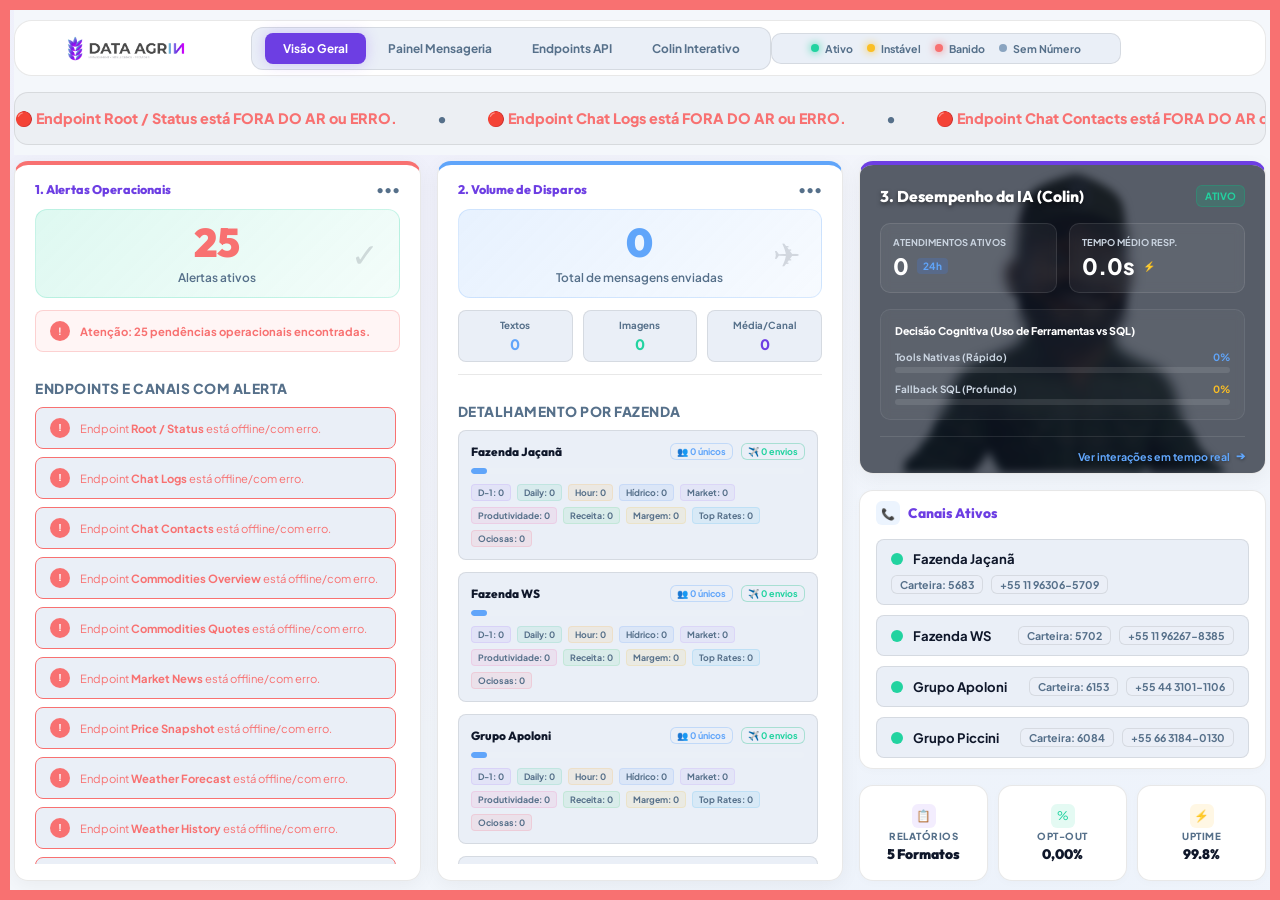
==== index.html @ 5af12885 "feat: add refresh button on dashboard and implement localStorage caching for instant loading" ====
<!DOCTYPE html>
<html lang="pt-BR">
<head>
<meta charset="UTF-8"><meta name="viewport" content="width=device-width, initial-scale=1.0">
<title>Painel DataAgrin</title>
<link rel="stylesheet" href="style.css?v=4">
<style>
.custom-tooltip { position: relative; cursor: help; }
.custom-tooltip .tooltip-text {
  visibility: hidden; background-color: var(--panel); color: var(--text); text-align: left;
  border-radius: 8px; padding: 12px; position: absolute; z-index: 1000; bottom: 120%;
  left: 50%; transform: translateX(-50%); opacity: 0; transition: opacity 0.3s;
  border: 1px solid var(--border); box-shadow: 0 10px 25px rgba(0,0,0,0.5); font-size: 0.85rem;
  font-weight: 500; white-space: nowrap; line-height: 1.5; display: flex; flex-direction: column; gap: 6px;
}
.custom-tooltip:hover .tooltip-text { visibility: visible; opacity: 1; }

body.critical-error::after {
  content: '';
  position: fixed;
  top: 0; left: 0; right: 0; bottom: 0;
  border: 10px solid var(--red, #ef4444);
  pointer-events: none;
  z-index: 999999;
  animation: critical-pulse 2s infinite;
}

@keyframes critical-pulse {
  0% { border-color: rgba(239, 68, 68, 1); }
  50% { border-color: rgba(239, 68, 68, 0.3); }
  100% { border-color: rgba(239, 68, 68, 1); }
}
@keyframes spin {
  from { transform: rotate(0deg); }
  to { transform: rotate(360deg); }
}
.spinning {
  animation: spin 1s linear infinite;
}
</style>
</head>
<body class="light">
<div class="wrap">

  <div class="sticky-header">
    <header class="topbar">
      <div class="brand">
        <img class="logo-horiz logo-dark-mode" src="images/logo-horizontal-invert.png" alt="Data Agrin">
        <img class="logo-horiz logo-light-mode" src="images/logo-horizontal.png" alt="Data Agrin">
      </div>
      <nav class="tabs">
        <button class="tab active" onclick="switchTab('overview')">Visão Geral</button>
        <button class="tab" onclick="switchTab('dashboard')">Painel Mensageria</button>
        <button class="tab" onclick="switchTab('api')">Endpoints API</button>
        <button class="tab" onclick="switchTab('colin')">Colin Interativo</button>
      </nav>
      <div class="status-legend">
        <div class="leg-item"><span class="status-dot green"></span> Ativo</div>
        <div class="leg-item"><span class="status-dot yellow"></span> Instável</div>
        <div class="leg-item"><span class="status-dot red"></span> Banido</div>
        <div class="leg-item"><span class="status-dot none"></span> Sem Número</div>
      </div>
      <div class="topbar-actions" style="display: flex; align-items: center; gap: 12px;">
        <button class="theme-btn" id="btn-test-api" onclick="forceCheckEndpoints()" style="display: none; align-items: center; gap: 8px; font-family:'Outfit',sans-serif; white-space: nowrap;">🔄 Testar Endpoints</button>
        <button class="theme-btn" id="btn-refresh-logs" onclick="forceRefreshLogs()" style="display: none; align-items: center; gap: 8px; font-family:'Outfit',sans-serif; white-space: nowrap;">
          <span class="refresh-icon" style="display: inline-block;">🔄</span> Atualizar Logs
        </button>

        <button class="theme-btn" id="theme-btn" onclick="toggleTheme()">🌙 Modo Escuro</button>
      </div>
    </header>

    <!-- Ticker de Alertas (Global) -->
    <div class="ticker-wrap">
      <div class="ticker" id="ticker-content"></div>
      <div class="ticker" id="ticker-content-clone" aria-hidden="true"></div>
    </div>
  </div>

  <!-- ABA 0: VISÃO GERAL -->
  <div id="tab-overview" class="tabcontent active">

    <div class="overview-grid">
      
      <!-- Card 1: Alertas Operacionais -->
      <div class="overview-card green-theme" style="grid-row: span 2; display: flex; flex-direction: column;">
        <div class="card-header">
          <span class="card-title">1. Alertas Operacionais</span>
          <span class="dots-btn">•••</span>
        </div>
        <div class="overview-main-metric">
          <div class="metric-value" id="overview-alerts-count">0</div>
          <div class="metric-label">Alertas ativos</div>
          <div class="metric-icon">✓</div>
        </div>
        <div class="status-alert-box success" id="overview-alerts-status">
          <span class="circle-icon">✓</span> Tudo perfeito! Nenhum alerta no momento.
        </div>
        
        <div class="farm-alerts-section" style="margin-top: 16px; flex-grow: 1; display: flex; flex-direction: column; gap: 10px; min-height: 0;">
          <div class="recent-title">Endpoints e Canais com Alerta</div>
          <div class="client-bar-list" id="overview-endpoint-alerts" style="gap: 8px;">
            <div class="recent-alert-item" id="overview-recent-alert" style="border-color: var(--green); color: var(--green); margin: 0; display: flex; align-items: center; gap: 10px; padding: 10px 14px;">
              <span class="circle-icon" style="background: var(--green); color: #fff;">✓</span>
              <span>Nenhum alerta operacional ativo. Tudo funcionando dentro do esperado.</span>
            </div>
          </div>
        </div>
      </div>

      <!-- Card 2: Volume de Disparos -->
      <div class="overview-card blue-theme" style="grid-row: span 2; display: flex; flex-direction: column;">
        <div class="card-header">
          <span class="card-title">2. Volume de Disparos</span>
          <span class="dots-btn">•••</span>
        </div>
        <div class="overview-main-metric">
          <div class="metric-value" id="overview-dispatches-count">0</div>
          <div class="metric-label">Total de mensagens enviadas</div>
          <div class="metric-icon">✈</div>
        </div>
        
        <div class="overview-small-stats">
          <div class="small-stat-item">
            <div class="stat-lbl">Textos</div>
            <div class="stat-val blue-text" id="overview-texts-count">0</div>
          </div>
          <div class="small-stat-item">
            <div class="stat-lbl">Imagens</div>
            <div class="stat-val green-text" id="overview-images-count">0</div>
          </div>
          <div class="small-stat-item">
            <div class="stat-lbl">Média/Canal</div>
            <div class="stat-val purple-text" id="overview-avg-channel">0</div>
          </div>
        </div>

        <div class="client-dispatches-section" style="margin-top: 16px; flex-grow: 1; display: flex; flex-direction: column; gap: 10px; min-height: 0;">
          <div class="recent-title">Detalhamento por Fazenda</div>
          <div class="client-bar-list" id="overview-client-bars" style="gap: 12px;">
            <!-- Dynamic detailed dispatches breakdown will be rendered here -->
          </div>
        </div>
      </div>

      <!-- Card 3: Colin IA - Interativo -->
      <div class="overview-card purple-theme" style="padding: 0; overflow: hidden; position: relative;">
        <div class="construction-image-wrapper" style="position: absolute; top: 0; left: 0; width: 100%; height: 100%; border-radius: 0; border: none; z-index: 1;">
          <img src="images/colin_avatar.png" alt="Colin IA" class="construction-img" style="width: 100%; height: 100%; object-fit: cover; object-position: top center; filter: blur(4px) brightness(0.25);">
          <div class="construction-overlay" style="position: absolute; top: 0; left: 0; width: 100%; height: 100%; background: rgba(17, 25, 40, 0.7); padding: 24px; box-sizing: border-box;"></div>
        </div>

        <div style="position: relative; z-index: 2; padding: 20px; display: flex; flex-direction: column; gap: 16px; height: 100%; box-sizing: border-box;">
            <div class="card-header" style="border: none; display: flex; justify-content: space-between; align-items: center; padding: 0;">
              <span class="card-title" style="color: #fff; text-shadow: 0 2px 4px rgba(0,0,0,0.5); font-weight: 800; font-size: 1.25rem;">3. Desempenho da IA (Colin)</span>
              <span class="badge" style="background: rgba(16, 185, 129, 0.2); color: var(--green); border: 1px solid rgba(16, 185, 129, 0.3); font-size: 0.8rem; padding: 4px 8px;">ATIVO</span>
            </div>

            <!-- Metricas Globais da IA -->
            <div style="display: grid; grid-template-columns: 1fr 1fr; gap: 12px;">
               <div style="background: rgba(255,255,255,0.05); border: 1px solid rgba(255,255,255,0.1); border-radius: 10px; padding: 12px; backdrop-filter: blur(5px);">
                  <div style="font-size: 0.75rem; color: #cbd5e1; font-weight: 700; text-transform: uppercase;">Atendimentos Ativos</div>
                  <div style="font-size: 1.8rem; font-weight: 900; color: #fff; display: flex; align-items: center; gap: 8px; margin-top: 4px;" id="ia-active-chats">
                     0
                     <span style="font-size: 0.8rem; background: rgba(59,130,246,0.2); color: #60a5fa; padding: 2px 6px; border-radius: 4px; font-weight: 700;">24h</span>
                  </div>
               </div>
               
               <div style="background: rgba(255,255,255,0.05); border: 1px solid rgba(255,255,255,0.1); border-radius: 10px; padding: 12px; backdrop-filter: blur(5px);">
                  <div style="font-size: 0.75rem; color: #cbd5e1; font-weight: 700; text-transform: uppercase;">Tempo Médio Resp.</div>
                  <div style="font-size: 1.8rem; font-weight: 900; color: #fff; display: flex; align-items: center; gap: 8px; margin-top: 4px;" id="ia-avg-response">
                     0.0s
                     <span style="font-size: 0.8rem; color: var(--green);">⚡</span>
                  </div>
               </div>
            </div>

            <div style="flex-grow: 1; background: rgba(255,255,255,0.03); border: 1px solid rgba(255,255,255,0.08); border-radius: 10px; padding: 14px; display: flex; flex-direction: column; gap: 8px; backdrop-filter: blur(5px);">
                <div style="font-size: 0.85rem; color: #fff; font-weight: 800;">Decisão Cognitiva (Uso de Ferramentas vs SQL)</div>
                <div style="display: flex; flex-direction: column; gap: 10px; margin-top: 6px;">
                    <div>
                        <div style="display: flex; justify-content: space-between; font-size: 0.8rem; color: #cbd5e1; font-weight: 700; margin-bottom: 4px;">
                            <span>Tools Nativas (Rápido)</span>
                            <span id="ia-tools-pct" style="color: #60a5fa;">0%</span>
                        </div>
                        <div style="width: 100%; height: 6px; background: rgba(255,255,255,0.1); border-radius: 3px; overflow: hidden;">
                            <div id="ia-tools-bar" style="width: 0%; height: 100%; background: #3b82f6; transition: width 0.5s;"></div>
                        </div>
                    </div>
                    <div>
                        <div style="display: flex; justify-content: space-between; font-size: 0.8rem; color: #cbd5e1; font-weight: 700; margin-bottom: 4px;">
                            <span>Fallback SQL (Profundo)</span>
                            <span id="ia-sql-pct" style="color: var(--yellow);">0%</span>
                        </div>
                        <div style="width: 100%; height: 6px; background: rgba(255,255,255,0.1); border-radius: 3px; overflow: hidden;">
                            <div id="ia-sql-bar" style="width: 0%; height: 100%; background: var(--yellow); transition: width 0.5s;"></div>
                        </div>
                    </div>
                </div>
            </div>

            <a href="#" class="view-all-link" onclick="switchTab('colin'); return false;" style="margin: 0; color: #60a5fa; text-shadow: 0 1px 3px rgba(0,0,0,0.4); display: flex; justify-content: flex-end; align-items: center; text-decoration: none; border-top: 1px solid rgba(255,255,255,0.1); padding-top: 12px; font-size: 0.85rem;">Ver interações em tempo real <span style="margin-left: 6px;">➔</span></a>
        </div>
      </div>

      <!-- Right: Grid of Small Metrics Cards (Spans 1 column, aligns perfectly with Card 3) -->
      <div style="grid-column: span 1; display: grid; grid-template-rows: auto 96px; gap: 16px; box-sizing: border-box;">
        
        <!-- Canais Ativos -->
        <div class="small-overview-card" style="padding: 10px 16px; display: flex; flex-direction: column; justify-content: flex-start; align-items: flex-start; gap: 10px; height: 100%; box-sizing: border-box;">
          <div style="display: flex; align-items: center; gap: 8px; width: 100%;">
            <div class="small-card-icon blue-bg" style="width: 24px; height: 24px; font-size: 0.9rem; border-radius: 6px; margin: 0; display: flex; align-items: center; justify-content: center;">📞</div>
            <span class="card-title" style="font-size: 1.1rem;">Canais Ativos</span>
          </div>
          <div class="channels-status-list">
            <div class="channel-status-item" style="padding: 10px 14px; display: flex; align-items: center; justify-content: space-between; flex-wrap: wrap; gap: 8px;">
              <div style="display: flex; align-items: center; gap: 10px;">
                  <span class="status-dot-mini success" id="status-mini-gjacana" style="width: 12px; height: 12px;"></span>
                  <span class="channel-name-mini" style="font-size: 1.05rem;">Fazenda Jaçanã</span>
              </div>
              <div style="display: flex; gap: 8px; font-size: 0.8rem;">
                  <span class="badge" style="background: rgba(255,255,255,0.05); color: var(--muted); border: 1px solid var(--border); padding: 2px 8px;">Carteira: 5683</span>
                  <span class="badge" style="background: rgba(255,255,255,0.05); color: var(--muted); border: 1px solid var(--border); padding: 2px 8px;">+55 11 96306-5709</span>
              </div>
            </div>
            
            <div class="channel-status-item" style="padding: 10px 14px; display: flex; align-items: center; justify-content: space-between; flex-wrap: wrap; gap: 8px;">
              <div style="display: flex; align-items: center; gap: 10px;">
                  <span class="status-dot-mini success" id="status-mini-fazenda_ws" style="width: 12px; height: 12px;"></span>
                  <span class="channel-name-mini" style="font-size: 1.05rem;">Fazenda WS</span>
              </div>
              <div style="display: flex; gap: 8px; font-size: 0.8rem;">
                  <span class="badge" style="background: rgba(255,255,255,0.05); color: var(--muted); border: 1px solid var(--border); padding: 2px 8px;">Carteira: 5702</span>
                  <span class="badge" style="background: rgba(255,255,255,0.05); color: var(--muted); border: 1px solid var(--border); padding: 2px 8px;">+55 11 96267-8385</span>
              </div>
            </div>

            <div class="channel-status-item" style="padding: 10px 14px; display: flex; align-items: center; justify-content: space-between; flex-wrap: wrap; gap: 8px;">
              <div style="display: flex; align-items: center; gap: 10px;">
                  <span class="status-dot-mini success" id="status-mini-apoloni" style="width: 12px; height: 12px;"></span>
                  <span class="channel-name-mini" style="font-size: 1.05rem;">Grupo Apoloni</span>
              </div>
              <div style="display: flex; gap: 8px; font-size: 0.8rem;">
                  <span class="badge" style="background: rgba(255,255,255,0.05); color: var(--muted); border: 1px solid var(--border); padding: 2px 8px;">Carteira: 6153</span>
                  <span class="badge" style="background: rgba(255,255,255,0.05); color: var(--muted); border: 1px solid var(--border); padding: 2px 8px;">+55 44 3101-1106</span>
              </div>
            </div>

            <div class="channel-status-item" style="padding: 10px 14px; display: flex; align-items: center; justify-content: space-between; flex-wrap: wrap; gap: 8px;">
              <div style="display: flex; align-items: center; gap: 10px;">
                  <span class="status-dot-mini success" id="status-mini-piccini" style="width: 12px; height: 12px;"></span>
                  <span class="channel-name-mini" style="font-size: 1.05rem;">Grupo Piccini</span>
              </div>
              <div style="display: flex; gap: 8px; font-size: 0.8rem;">
                  <span class="badge" style="background: rgba(255,255,255,0.05); color: var(--muted); border: 1px solid var(--border); padding: 2px 8px;">Carteira: 6084</span>
                  <span class="badge" style="background: rgba(255,255,255,0.05); color: var(--muted); border: 1px solid var(--border); padding: 2px 8px;">+55 66 3184-0130</span>
              </div>
            </div>
          </div>
        </div>

        <!-- Three columns of sub-metrics -->
        <div style="display: grid; grid-template-columns: 1fr 1fr 1fr; gap: 10px; height: 100%;">
          <!-- Tipos de Relatório -->
          <div class="small-overview-card" style="padding: 6px 10px; display: flex; flex-direction: column; justify-content: center; align-items: center; text-align: center; gap: 4px; height: 100%; box-sizing: border-box;">
            <div class="small-card-icon purple-bg" style="width: 24px; height: 24px; font-size: 0.95rem; border-radius: 6px; margin: 0; display: flex; align-items: center; justify-content: center;">📋</div>
            <div class="small-card-content" style="display: flex; flex-direction: column; align-items: center;">
              <div class="small-card-label" style="font-size: 0.78rem; font-weight: 800; color: var(--muted); line-height: 1;">Relatórios</div>
              <div class="small-card-value" style="font-size: 1.1rem; font-weight: 900; line-height: 1.1; margin-top: 4px; white-space: nowrap;">5 Formatos</div>
            </div>
          </div>

          <!-- Taxa de Opt-out -->
          <div class="small-overview-card" style="padding: 6px 10px; display: flex; flex-direction: column; justify-content: center; align-items: center; text-align: center; gap: 4px; height: 100%; box-sizing: border-box;">
            <div class="small-card-icon green-bg" style="width: 24px; height: 24px; font-size: 0.95rem; border-radius: 6px; margin: 0; display: flex; align-items: center; justify-content: center;">%</div>
            <div class="small-card-content" style="display: flex; flex-direction: column; align-items: center;">
              <div class="small-card-label" style="font-size: 0.78rem; font-weight: 800; color: var(--muted); line-height: 1;">Opt-out</div>
              <div class="small-card-value" style="font-size: 1.1rem; font-weight: 900; line-height: 1.1; margin-top: 4px; white-space: nowrap;">0,00%</div>
            </div>
          </div>

          <!-- Uptime APIs -->
          <div class="small-overview-card" style="padding: 6px 10px; display: flex; flex-direction: column; justify-content: center; align-items: center; text-align: center; gap: 4px; height: 100%; box-sizing: border-box;">
            <div class="small-card-icon orange-bg" style="width: 24px; height: 24px; font-size: 0.95rem; border-radius: 6px; margin: 0; display: flex; align-items: center; justify-content: center;">⚡</div>
            <div class="small-card-content" style="display: flex; flex-direction: column; align-items: center;">
              <div class="small-card-label" style="font-size: 0.78rem; font-weight: 800; color: var(--muted); line-height: 1;">Uptime</div>
              <div class="small-card-value" style="font-size: 1.1rem; font-weight: 900; line-height: 1.1; margin-top: 4px; white-space: nowrap;">99.8%</div>
            </div>
          </div>
        </div>

      </div>

    </div>
  </div>

  <!-- ABA 1: DASHBOARD -->
  <div id="tab-dashboard" class="tabcontent">

    <div class="farm-bar">
      <button class="fbtn active" id="btn-gjacana"    onclick="selectFarm('gjacana','Fazenda Jaçanã','5683','5511963065709')">
        <div class="fbtn-top"><span class="farm-dot none" id="dot-gjacana"></span>Fazenda Jaçanã</div>
        <div class="fbtn-wallet">Carteira 5683 • (11) 96306-5709</div>
      </button>
      <button class="fbtn"        id="btn-fazenda_ws" onclick="selectFarm('fazenda_ws','Fazenda WS','5702','5511962678385')">
        <div class="fbtn-top"><span class="farm-dot none" id="dot-fazenda_ws"></span>Fazenda WS</div>
        <div class="fbtn-wallet">Carteira 5702 • (11) 96267-8385</div>
      </button>
      <button class="fbtn"        id="btn-apoloni"    onclick="selectFarm('apoloni','Apoloni','6153','554431011106')">
        <div class="fbtn-top"><span class="farm-dot none" id="dot-apoloni"></span>Apoloni</div>
        <div class="fbtn-wallet">Carteira 6153 • (44) 3101-1106</div>
      </button>
      <button class="fbtn"        id="btn-piccini"    onclick="selectFarm('piccini','Piccini','6084','556631840130')">
        <div class="fbtn-top"><span class="farm-dot none" id="dot-piccini"></span>Piccini</div>
        <div class="fbtn-wallet">Carteira 6084 • (66) 3184-0130</div>
      </button>
    </div>

    <div class="grid2">

      <!-- 1. D-1 -->
      <div class="card fw">
        <div class="card-header">
          <span class="card-title">1. Mapa de Máquinas — D-1 (Fechamento Ontem)</span>
          <span class="badge" id="time-d1">—</span>
        </div>
        <div class="card-body">
          <div class="imgbox"><img id="img-d1" src="" alt="D-1" onerror="this.src=SVG_PLACEHOLDER"></div>
          <div class="msgbox" id="msg-d1">Carregando...</div>
        </div>
      </div>

      <!-- 2. Daily -->
      <div class="card fw">
        <div class="card-header">
          <span class="card-title">2. Fechamento Diário</span>
          <span class="badge" id="time-daily">—</span>
        </div>
        <div class="card-body">
          <div class="imgbox"><img id="img-daily" src="" alt="Daily" onerror="this.src=SVG_PLACEHOLDER"></div>
          <div class="msgbox" id="msg-daily">Carregando...</div>
        </div>
      </div>

      <!-- 3. Hour -->
      <div class="card fw">
        <div class="card-header">
          <span class="card-title">3. Relatório Horário / Alertas (Hour)</span>
          <span class="badge" id="time-hour">—</span>
        </div>
        <div class="card-body">
          <div class="imgbox"><img id="img-hour" src="" alt="Hour" onerror="this.src=SVG_PLACEHOLDER"></div>
          <div class="msgbox" id="msg-hour">Carregando...</div>
        </div>
      </div>

      <!-- 4. Hídrico -->
      <div class="card fw">
        <div class="card-header">
          <span class="card-title">4. Balanço Hídrico / Irrigação</span>
          <span class="badge" id="time-hidrico">—</span>
        </div>
        <div class="card-body">
          <div class="imgbox"><img id="img-hidrico" src="" alt="Hídrico" onerror="this.src=SVG_PLACEHOLDER"></div>
          <div class="msgbox" id="msg-hidrico">Carregando...</div>
        </div>
      </div>

      <!-- 5. Market (grid3 dentro do grid2) -->
      <div class="grid3">
        <div class="card">
          <div class="card-header"><span class="card-title">5.1 Cotações do Dia</span><span class="badge" id="time-cotacoes">—</span></div>
          <div class="msgbox" id="msg-cotacoes">Carregando...</div>
        </div>
        <div class="card">
          <div class="card-header"><span class="card-title">5.2 Síntese / Notícias</span><span class="badge" id="time-noticias">—</span></div>
          <div class="msgbox" id="msg-noticias">Carregando...</div>
        </div>
        <div class="card">
          <div class="card-header"><span class="card-title">5.3 Economia & Política</span><span class="badge" id="time-economia">—</span></div>
          <div class="msgbox" id="msg-economia">Carregando...</div>
        </div>
      </div>
      <!-- 6. Top Rates -->
      <div class="card">
        <div class="card-header">
          <span class="card-title">6. Top Rates (Taxas)</span>
          <span class="badge" id="time-top_rates">—</span>
        </div>
        <div class="msgbox" id="msg-top_rates" style="padding: 16px; max-height: 320px;">Carregando...</div>
      </div>

      <!-- 7. Idle Machine -->
      <div class="card">
        <div class="card-header">
          <span class="card-title">7. Máquinas Inativas (Idle)</span>
          <span class="badge" id="time-idle">—</span>
        </div>
        <div class="msgbox" id="msg-idle" style="padding: 16px; max-height: 320px;">Carregando...</div>
      </div>

      <!-- 8. Margin -->
      <div class="card fw">
        <div class="card-header">
          <span class="card-title">8. Margem e Rentabilidade</span>
          <span class="badge" id="time-margin">—</span>
        </div>
        <div class="card-body">
          <div class="imgbox"><img id="img-margin" src="" alt="Margin" onerror="this.src=SVG_PLACEHOLDER"></div>
          <div class="msgbox" id="msg-margin">Carregando...</div>
        </div>
      </div>

      <!-- 9. Productivity -->
      <div class="card fw">
        <div class="card-header">
          <span class="card-title">9. Produtividade e Colheita</span>
          <span class="badge" id="time-productivity">—</span>
        </div>
        <div class="card-body">
          <div class="imgbox"><img id="img-productivity" src="" alt="Productivity" onerror="this.src=SVG_PLACEHOLDER"></div>
          <div class="msgbox" id="msg-productivity">Carregando...</div>
        </div>
      </div>

      <!-- 10. Revenue -->
      <div class="card fw">
        <div class="card-header">
          <span class="card-title">10. Receita e Vendas</span>
          <span class="badge" id="time-revenue">—</span>
        </div>
        <div class="card-body">
          <div class="imgbox"><img id="img-revenue" src="" alt="Revenue" onerror="this.src=SVG_PLACEHOLDER"></div>
          <div class="msgbox" id="msg-revenue">Carregando...</div>
        </div>
      </div>

    </div><!-- /grid2 -->

    <!-- Tabela de Auditoria de Logs de Envios -->
    <div class="tbl-wrap">
      <div class="section-title" style="display: flex; align-items: center; flex-wrap: wrap; margin-bottom: 16px;">
        Auditoria de Logs de Envios
        <span id="farm-wallet-info" style="font-size: 0.85rem; font-weight: 500; color: var(--muted); margin-left: 12px; padding-left:12px; border-left:1px solid var(--border);"></span>
      </div>

      <!-- Barra de Filtros (Glassmorphic) -->
      <div class="filter-bar" style="display: flex; gap: 16px; margin-bottom: 18px; flex-wrap: wrap; align-items: center; background: rgba(255,255,255,0.02); padding: 12px 16px; border-radius: 10px; border: 1px solid var(--border);">
        <div style="flex: 1; min-width: 200px; display: flex; flex-direction: column; gap: 6px;">
          <label style="font-size: 0.75rem; text-transform: uppercase; letter-spacing: 0.5px; color: var(--muted); font-weight: 700;">Filtrar por Nome</label>
          <select id="filter-name" onchange="renderLogsTable()" style="background: var(--code); color: var(--text); border: 1px solid var(--border); border-radius: 6px; padding: 8px 12px; font-family: inherit; font-size: 0.9rem; outline: none; cursor: pointer; width: 100%;">
            <option value="">Todos os Nomes</option>
          </select>
        </div>
        <div style="flex: 1; min-width: 200px; display: flex; flex-direction: column; gap: 6px;">
          <label style="font-size: 0.75rem; text-transform: uppercase; letter-spacing: 0.5px; color: var(--muted); font-weight: 700;">Filtrar por Telefone</label>
          <select id="filter-phone" onchange="renderLogsTable()" style="background: var(--code); color: var(--text); border: 1px solid var(--border); border-radius: 6px; padding: 8px 12px; font-family: inherit; font-size: 0.9rem; outline: none; cursor: pointer; width: 100%;">
            <option value="">Todos os Telefones</option>
          </select>
        </div>
        <div style="flex: 1; min-width: 200px; display: flex; flex-direction: column; gap: 6px;">
          <label style="font-size: 0.75rem; text-transform: uppercase; letter-spacing: 0.5px; color: var(--muted); font-weight: 700;">Filtrar por Dia</label>
          <select id="filter-day" onchange="renderLogsTable()" style="background: var(--code); color: var(--text); border: 1px solid var(--border); border-radius: 6px; padding: 8px 12px; font-family: inherit; font-size: 0.9rem; outline: none; cursor: pointer; width: 100%;">
            <option value="">Todos os Dias</option>
          </select>
        </div>
      </div>

      <div class="tbl-scroll">
        <table>
          <thead>
            <tr>
              <th>Destinatário</th>
              <th style="min-width: 80px;">Dia</th>
              <th style="text-align: center; min-width: 90px;">D-1</th>
              <th style="text-align: center; min-width: 90px;">Daily</th>
              <th style="text-align: center; min-width: 90px;">Hour</th>
              <th style="text-align: center; min-width: 90px;">Hídrico</th>
              <th style="text-align: center; min-width: 90px;">Market</th>
              <th style="text-align: center; min-width: 90px;">Produtividade</th>
              <th style="text-align: center; min-width: 90px;">Receita</th>
              <th style="text-align: center; min-width: 90px;">Margem</th>
              <th style="text-align: center; min-width: 90px;">Top Rates</th>
              <th style="text-align: center; min-width: 90px;">Máquinas Ociosas</th>
            </tr>
          </thead>
          <tbody id="tbody">
            <tr><td colspan="12" style="text-align:center;color:var(--muted);padding:30px">Buscando logs de envio no banco de dados...</td></tr>
          </tbody>
        </table>
      </div>
    </div>

  </div><!-- /tab-dashboard -->

  <!-- ABA 2: ENDPOINTS -->
  <div id="tab-api" class="tabcontent">
    <div class="api-grid" id="api-grid"></div>
  </div>

  
  <!-- ABA 3: COLIN INTERATIVO -->
  <div id="tab-colin" class="tabcontent">
    
    <style>
      .fbtn-colin {
        background: var(--sub);
        border: 1px solid var(--border);
        padding: 12px 16px;
        border-radius: 10px;
        color: var(--muted);
        cursor: pointer;
        font-family: inherit;
        text-align: left;
        transition: all 0.2s;
        flex: 1;
        min-width: 150px;
      }
      .fbtn-colin.active {
        background: rgba(34,211,160,0.1);
        border: 1px solid var(--green);
        color: var(--text);
      }
      .fbtn-colin:hover {
        border-color: var(--blue);
      }
      
      .colin-container {
        display: flex;
        height: 70vh;
        background: var(--bg);
        border: 1px solid var(--border);
        border-radius: 12px;
        overflow: hidden;
      }
      .colin-sidebar {
        width: 320px;
        background: var(--sub);
        border-right: 1px solid var(--border);
        display: flex;
        flex-direction: column;
      }
      .colin-sidebar-header {
        padding: 16px;
        background: var(--bg);
        border-bottom: 1px solid var(--border);
      }
      .colin-contacts-list {
        flex: 1;
        overflow-y: auto;
      }
      .colin-contact-item {
        padding: 14px 16px;
        border-bottom: 1px solid var(--border);
        cursor: pointer;
        display: flex;
        flex-direction: column;
        gap: 4px;
        transition: background 0.2s;
      }
      .colin-contact-item:hover {
        background: rgba(255,255,255,0.03);
      }
      .colin-contact-item.active {
        background: rgba(34,211,160,0.1);
        border-left: 4px solid var(--green);
      }
      .colin-chat-area {
        flex: 1;
        display: flex;
        flex-direction: column;
        background: var(--bg);
        position: relative;
      }
      .colin-chat-header {
        padding: 12px 20px;
        background: var(--sub);
        border-bottom: 1px solid var(--border);
        display: flex;
        align-items: center;
      }
      .colin-chat-messages {
        flex: 1;
        padding: 20px;
        overflow-y: auto;
        display: flex;
        flex-direction: column;
        gap: 16px;
        background-color: #0b141a;
        background-image: url('data:image/svg+xml;utf8,<svg width="100" height="100" viewBox="0 0 100 100" xmlns="http://www.w3.org/2000/svg"><path d="M0 0h100v100H0z" fill="none"/><circle cx="50" cy="50" r="1.5" fill="rgba(255,255,255,0.03)"/></svg>');
      }
      .colin-msg-row {
        display: flex;
        width: 100%;
      }
      .colin-msg-row.inbound {
        justify-content: flex-start;
      }
      .colin-msg-row.outbound {
        justify-content: flex-end;
      }
      .colin-bubble {
        max-width: 65%;
        padding: 8px 12px;
        border-radius: 8px;
        font-size: 0.95rem;
        line-height: 1.4;
        position: relative;
        box-shadow: 0 1px 1px rgba(0,0,0,0.2);
        word-wrap: break-word;
      }
      .colin-msg-row.inbound .colin-bubble {
        background: #202c33;
        color: #e9edef;
        border-top-left-radius: 0;
      }
      .colin-msg-row.outbound .colin-bubble {
        background: #005c4b;
        color: #e9edef;
        border-top-right-radius: 0;
      }
      .colin-msg-time {
        font-size: 0.7rem;
        color: rgba(255,255,255,0.6);
        text-align: right;
        margin-top: 4px;
        display: block;
      }
      .colin-msg-tools-btn {
        font-size: 0.75rem;
        color: #34d399;
        cursor: pointer;
        margin-top: 8px;
        display: inline-block;
        font-weight: 600;
        background: rgba(0,0,0,0.2);
        padding: 4px 8px;
        border-radius: 4px;
      }
      .colin-msg-tools-btn:hover {
        background: rgba(0,0,0,0.3);
      }
      .colin-msg-tools-box {
        margin-top: 8px;
        background: rgba(0,0,0,0.25);
        padding: 10px;
        border-radius: 6px;
        border-left: 2px solid #a78bfa;
        font-size: 0.8rem;
        color: #e2e8f0;
      }
    </style>

    <div class="farm-bar" style="margin-bottom: 16px; display: flex; gap: 10px;">
      <button class="fbtn-colin active" id="btn-colin-gjacana" onclick="selectColinFarm('gjacana', 'Fazenda Jaçanã')">
        <div style="font-weight:700;">Fazenda Jaçanã</div>
      </button>
      <button class="fbtn-colin" id="btn-colin-fazenda_ws" onclick="selectColinFarm('fazenda_ws', 'Fazenda WS')">
        <div style="font-weight:700;">Fazenda WS</div>
      </button>
      <button class="fbtn-colin" id="btn-colin-apoloni" onclick="selectColinFarm('apoloni', 'Apoloni')">
        <div style="font-weight:700;">Apoloni</div>
      </button>
      <button class="fbtn-colin" id="btn-colin-piccini" onclick="selectColinFarm('piccini', 'Piccini')">
        <div style="font-weight:700;">Piccini</div>
      </button>
    </div>

    <div class="colin-container">
      <div class="colin-sidebar">
        <div class="colin-sidebar-header">
          <h3 style="margin:0; font-size:1.1rem; color:var(--text); display:flex; justify-content:space-between;">
            Conversas Ativas
            <button class="theme-btn" onclick="fetchInteractions()" style="font-size:0.75rem; padding:4px 8px;">🔄</button>
          </h3>
        </div>
        <div class="colin-contacts-list" id="colin-contacts-list">
          <div style="padding: 20px; text-align: center; color: var(--muted);">Selecione uma fazenda e aguarde...</div>
        </div>
      </div>
      
      <div class="colin-chat-area">
        <div class="colin-chat-header" id="colin-chat-header">
          <div class="colin-avatar-wrap" onclick="openAvatarModal(this.querySelector(\'img\').src)" style="width: 40px; height: 40px; margin-right: 12px; border-radius:50%; overflow:hidden; cursor:pointer;" title="Ver foto">
            <img src="images/colin_avatar.png" class="colin-avatar" style="width:100%; height:100%; object-fit:cover;">
          </div>
          <div>
            <h3 style="margin: 0; font-size: 1.1rem; color: var(--text);">Agente Colin</h3>
            <span style="font-size: 0.8rem; color: var(--muted);">Selecione uma conversa ao lado</span>
          </div>
        </div>
        
        <div class="colin-chat-messages" id="colin-chat-messages">
          <div style="text-align: center; color: var(--muted); padding: 40px; margin-top: 20vh;">
            WhatsApp Web / Dashboard do Agente Colin
          </div>
        </div>
      </div>
    </div>
  </div>
    </div>
  </div>

</div><!-- /wrap -->

<!-- Modal Payload -->
<div class="modal" id="modal">
  <div class="modal-box">
    <h3 id="modal-title">Payload</h3>
    <pre id="modal-body">...</pre>
    <button class="closebtn" onclick="closeModal()">✕ Fechar</button>
  </div>
</div>

<script>
const SVG_PLACEHOLDER = "data:image/svg+xml;utf8,%3Csvg%20xmlns%3D%27http%3A%2F%2Fwww.w3.org%2F2000%2Fsvg%27%20width%3D%27600%27%20height%3D%27420%27%20viewBox%3D%270%200%20600%20420%27%3E%3Crect%20width%3D%27100%25%27%20height%3D%27100%25%27%20fill%3D%27%231a2238%27%2F%3E%3Ctext%20x%3D%2750%25%27%20y%3D%2750%25%27%20dominant-baseline%3D%27middle%27%20text-anchor%3D%27middle%27%20font-family%3D%27Outfit%2C%20sans-serif%27%20font-size%3D%2722%27%20font-weight%3D%27800%27%20fill%3D%27%234b5563%27%3ESEM%20IMAGEM%20DISPON%C3%8DVEL%3C%2Ftext%3E%3C%2Fsvg%3E";
const SVG_NO_ACCESS = "data:image/svg+xml;utf8,<svg xmlns='http://www.w3.org/2000/svg' width='600' height='420' viewBox='0 0 600 420'><rect width='100%' height='100%' fill='%231a2238'/><text x='50%' y='50%' dominant-baseline='middle' text-anchor='middle' font-family='Outfit, sans-serif' font-size='22' font-weight='800' fill='%23ef4444'>SEM ACESSO AO TOKEN JWT</text></svg>";

const FARMS_DATA = [
  { key: 'gjacana', name: 'Fazenda Jaçanã', wallet: '5683', phone: '5511963065709' },
  { key: 'fazenda_ws', name: 'Fazenda WS', wallet: '5702', phone: '5511962678385' },
  { key: 'apoloni', name: 'Grupo Apoloni', wallet: '6153', phone: '554431011106' },
  { key: 'piccini', name: 'Grupo Piccini', wallet: '6084', phone: '556631840130' }
];

const TOKENS = {
  'gjacana':    'eyJhbGciOiJIUzI1NiIsInR5cCI6IkpXVCJ9.eyJmYXJtbmFtZSI6ImdqYWNhbmEiLCJkYm5hbWUiOiJ3YXJpbiIsInNjaGVtYW5hbWUiOiJnamFjYW5hIiwidGFibGVuYW1lIjoiaGlzdG9yaWNfbWFjaGluZV9zdW1tYXJ5X3ZpZXcifQ.roXyPCfZqINIr5kr__hw6HofFvEVlvviJOz1M-Q9ZLU',
  'fazenda_ws': 'eyJhbGciOiJIUzI1NiIsInR5cCI6IkpXVCJ9.eyJmYXJtbmFtZSI6ImZhemVuZGFfd3MiLCJkYm5hbWUiOiJ3YXJpbiIsInNjaGVtYW5hbWUiOiJmYXplbmRhX3dzIiwidGFibGVuYW1lIjoiaGlzdG9yaWNfbWFjaGluZV9zdW1tYXJ5X3ZpZXcifQ.Z6VdmyY2po001zDKItCO81aTDMH8Udk1nMrh7GW0kVs',
  'apoloni': 'eyJhbGciOiJIUzI1NiIsInR5cCI6IkpXVCJ9.eyJmYXJtbmFtZSI6IkJvYSBzb3J0ZSIsImRibmFtZSI6ImFncm9fc3RhZ2luZyIsInNjaGVtYW5hbWUiOiJhcG9sb25pIiwidGFibGVuYW1lIjoiaGlzdG9yaWNfbWFjaGluZV9zdW1tYXJ5X3ZpZXcifQ.i4PhmVsHP8yTLJK9N06TuLixUNN6p_clqFdJN9BMxTU',
  'piccini':  'eyJhbGciOiJIUzI1NiIsInR5cCI6IkpXVCJ9.eyJmYXJtbmFtZSI6IlBpY2NpbmkiLCJkYm5hbWUiOiJhZ3JvX3N0YWdpbmciLCJzY2hlbWFuYW1lIjoicGljY2luaSIsInRhYmxlbmFtZSI6Imhpc3RvcmljX21hY2hpbmVfc3VtbWFyeV92aWV3In0.MTDfwyO9btEzOrxSaZPdHsa4fWT5VTbtjlOJqb3d4-o',
};
const BASE = 'https://prx.triskin.tech/api_data/v1';
let farm = 'gjacana';
let allLogs = [];
try {
  const cachedAllLogs = localStorage.getItem('cached_allLogs');
  if (cachedAllLogs) allLogs = JSON.parse(cachedAllLogs);
} catch (e) {}

const fmt = (d, key) => {
  const now = new Date();
  if (!d) {
    if (key === 'd1') return { text: '—', status: now.getHours() < 6 ? 'white' : 'red' };
    if (key === 'daily') return { text: '—', status: now.getHours() < 18 ? 'white' : 'red' };
    if (key === 'hour') return { text: '—', status: now.getHours() < 8 ? 'white' : 'red' };
    if (key === 'cotacoes' || key === 'noticias' || key === 'economia') return { text: '—', status: now.getHours() < 8 ? 'white' : 'red' };
    return { text: '—', status: 'red' };
  }

  const dateObj = new Date(d);
  const formatted = dateObj.toLocaleString('pt-BR',{day:'2-digit',month:'2-digit',hour:'2-digit',minute:'2-digit'});
  const isToday = dateObj.getDate() === now.getDate() && dateObj.getMonth() === now.getMonth() && dateObj.getFullYear() === now.getFullYear();
  const diffMs = now - dateObj;
  const diffHours = diffMs / (1000 * 60 * 60);

  if (key === 'd1') {
    // Regra para D-1: deve enviar até às 06:00 do dia atual.
    // Se hoje ainda não passou de 06:00, está em dia (verde) se o último envio foi ontem ou hoje.
    if (now.getHours() < 6) {
      const yesterday = new Date();
      yesterday.setDate(yesterday.getDate() - 1);
      const isYesterday = dateObj.getDate() === yesterday.getDate() && dateObj.getMonth() === yesterday.getMonth() && dateObj.getFullYear() === yesterday.getFullYear();
      const isSentYesterdayOrToday = isToday || isYesterday;
      return { text: formatted, status: isSentYesterdayOrToday ? 'green' : 'red' };
    } else {
      // Se já passou das 06:00, o envio tem que ter sido hoje
      return { text: formatted, status: isToday ? 'green' : 'red' };
    }
  }

  if (key === 'daily') {
    // Regra para Daily: deve enviar até às 18:00 do dia atual.
    if (isToday) {
      return { text: formatted, status: 'green' };
    } else {
      return { text: formatted, status: now.getHours() < 18 ? 'white' : 'red' };
    }
  }

  if (key === 'hour') {
    // Regra para Hour: a partir das 08:00, envios de 1 em 1 hora.
    if (now.getHours() < 8) {
      return { text: formatted, status: diffHours <= 1 ? 'green' : 'white' };
    } else {
      if (diffHours <= 1) {
        return { text: formatted, status: 'green' };
      } else if (diffHours <= 48) {
        return { text: formatted, status: 'yellow' };
      } else {
        return { text: formatted, status: 'red' };
      }
    }
  }

  if (key === 'hidrico') {
    // Regra para Hídrico: 1 envio a cada 15 dias.
    const diffDays = diffHours / 24;
    return { text: formatted, status: diffDays <= 15 ? 'green' : 'red' };
  }

  if (key === 'cotacoes' || key === 'noticias' || key === 'economia') {
    // Regra para Cotações / Notícias / Economia: disparam a partir das 08:00.
    if (isToday) {
      return { text: formatted, status: 'green' };
    } else {
      return { text: formatted, status: now.getHours() < 8 ? 'white' : 'red' };
    }
  }

  // Regra padrão
  return { text: formatted, status: isToday ? 'green' : 'red' };
};
// Parser de markdown WhatsApp → HTML premium
function parseWhatsApp(text) {
  if (!text) return '';
  return text
    // Escapa HTML perigoso
    .replace(/&/g, '&amp;').replace(/</g, '&lt;').replace(/>/g, '&gt;')
    // *negrito*
    .replace(/\*([^*\n]+)\*/g, '<strong>$1</strong>')
    // _itálico_
    .replace(/_([^_\n]+)_/g, '<em>$1</em>')
    // ~tachado~
    .replace(/~([^~\n]+)~/g, '<s>$1</s>')
    // Links clicáveis
    .replace(/(https?:\/\/[^\s<]+)/g, '<a href="$1" target="_blank">$1</a>')
    // Quebras de linha
    .replace(/\n/g, '<br>');
}

function closeModal(){ 
  document.getElementById('modal').classList.remove('open'); 
  const m = document.getElementById('modal-body');
  m.style.background = '';
  m.style.backgroundImage = '';
  m.style.backgroundBlendMode = '';
  m.style.padding = '';
  m.style.border = '';
  m.style.maxHeight = '';
  m.style.overflow = '';
  m.style.overflowY = '';
  m.style.display = '';
  m.style.flexDirection = '';
  m.style.alignItems = '';
  const modalBox = document.querySelector('.modal-box');
  if (modalBox) modalBox.style.maxWidth = '';
}
document.getElementById('modal').addEventListener('click', e => { if(e.target===e.currentTarget) closeModal(); });
document.addEventListener('keydown', e => { 
  if(e.key === 'Escape') {
    try { closeModal(); } catch(err){}
    const toolsModal = document.getElementById('tools-modal');
    if (toolsModal && toolsModal.style.display === 'flex') {
        toolsModal.style.opacity = '0';
        setTimeout(() => { toolsModal.style.display = 'none'; }, 200);
    }
    const avatarModal = document.getElementById('avatar-modal');
    if (avatarModal && avatarModal.style.display === 'flex') {
        avatarModal.style.opacity = '0';
        setTimeout(() => { avatarModal.style.display = 'none'; }, 200);
    }
  } 
});

function switchTab(id){
  document.querySelectorAll('.tab').forEach(b=>b.classList.remove('active'));
  document.querySelectorAll('.tabcontent').forEach(c=>c.classList.remove('active'));
  
  if (id === 'overview') {
    document.body.style.overflow = 'hidden';
  } else {
    document.body.style.overflow = '';
  }
  
  const testBtn = document.getElementById('btn-test-api');
  if(id==='api'){
    if(testBtn) testBtn.style.display = 'flex';
  } else {
    if(testBtn) testBtn.style.display = 'none';
  }

  const refreshBtn = document.getElementById('btn-refresh-logs');
  if(id==='dashboard'){
    if(refreshBtn) refreshBtn.style.display = 'flex';
  } else {
    if(refreshBtn) refreshBtn.style.display = 'none';
  }

  localStorage.setItem('active_tab', id);

  if(id==='overview') {
    const btn = Array.from(document.querySelectorAll('.tab')).find(b => b.getAttribute('onclick').includes('overview'));
    if (btn) btn.classList.add('active');
    document.getElementById('tab-overview').classList.add('active');
    updateOverviewDashboard();
  } else if(id==='dashboard'){
    const btn = Array.from(document.querySelectorAll('.tab')).find(b => b.getAttribute('onclick').includes('dashboard'));
    if (btn) btn.classList.add('active');
    document.getElementById('tab-dashboard').classList.add('active');
  } else if(id==='api') {
    const btn = Array.from(document.querySelectorAll('.tab')).find(b => b.getAttribute('onclick').includes('api'));
    if (btn) btn.classList.add('active');
    document.getElementById('tab-api').classList.add('active');
    buildEndpoints(false);
  } else if(id==='colin') {
    const btn = Array.from(document.querySelectorAll('.tab')).find(b => b.getAttribute('onclick').includes('colin'));
    if (btn) btn.classList.add('active');
    document.getElementById('tab-colin').classList.add('active');
    if (colinLogs.length === 0) {
      selectColinFarm('gjacana', 'Fazenda Jaçanã');
    }
  }
}

let isDark = false;
let farmPhone = ''; // numero principal da fazenda ativa

function formatPhone(phone) {
  if (!phone) return 'Sem número';
  let p = phone.toString().replace(/\D/g, '');
  if (p.startsWith('55') && p.length > 11) p = p.substring(2);
  if (p.length === 11) return `(${p.substring(0,2)}) ${p.substring(2,7)}-${p.substring(7)}`;
  if (p.length === 10) return `(${p.substring(0,2)}) ${p.substring(2,6)}-${p.substring(6)}`;
  return phone;
}

function toggleTheme(){
  isDark = !isDark;
  document.body.classList.toggle('light', !isDark);
  document.getElementById('theme-btn').innerText = isDark ? '☀️ Modo Claro' : '🌙 Modo Escuro';
}

// Atualiza a bolinha de status no botão de cada fazenda
function setFarmDot(farmKey, status) {
  const dot = document.getElementById('dot-' + farmKey);
  if (!dot) return;
  dot.className = 'farm-dot ' + (status || 'none');
}



// Salva o status da fazenda em localStorage (sem depender de VPN/banco)
function getFarmStatus(farmKey) {
  return localStorage.getItem('farm_status_' + farmKey) || 'ok';
}



let slowEndpoints = [];
try {
  const cachedSlow = localStorage.getItem('slow_endpoints');
  if(cachedSlow) slowEndpoints = JSON.parse(cachedSlow);
} catch(e){}

function updateTicker() {
  const ticker = document.getElementById('ticker-content');
  let msgs = [];
  
  // O warning de tokens vazios não é mais necessário
  if (getFarmStatus('fazenda_ws') === 'ban') {
    msgs.push(`<span class="ticker-item danger">🚫 O número principal da Fazenda WS está BANIDO.</span>`);
  }

  let airflowDown = false;
  slowEndpoints.forEach(ep => {
    if (ep.ms === -1) {
      msgs.push(`<span class="ticker-item danger">🔴 Endpoint ${ep.name} está FORA DO AR ou ERRO.</span>`);
      if (ep.name.includes('Airflow')) airflowDown = true;
    } else {
      msgs.push(`<span class="ticker-item danger">🐢 Endpoint ${ep.name} demorando (${ep.ms}ms)</span>`);
    }
  });

  if (airflowDown) {
    document.body.classList.add('critical-error');
  } else {
    document.body.classList.remove('critical-error');
  }

  if (msgs.length === 0) msgs.push(`<span class="ticker-item info">✅ Todos os sistemas e endpoints operacionais.</span>`);
  
  const content = msgs.join('<span style="color:var(--muted); margin: 0 40px;"> • </span>') + '<span style="color:var(--muted); margin: 0 40px;"> • </span>';
  document.getElementById('ticker-content').innerHTML = content;
  document.getElementById('ticker-content-clone').innerHTML = content;

  // Ajusta a velocidade da barra dinamicamente para não correr
  const textContent = msgs.join(' ').replace(/<[^>]*>?/gm, '');
  const duration = Math.max(30, textContent.length * 0.35);
  document.querySelectorAll('.ticker').forEach(t => t.style.animationDuration = duration + 's');
  
  try {
    localStorage.setItem('slow_endpoints', JSON.stringify(slowEndpoints));
  } catch(e){}
}



// Carrega os dots de todas as fazendas do localStorage
function loadAllFarmDots() {
  ['gjacana','fazenda_ws','apoloni','piccini'].forEach(fk => {
    setFarmDot(fk, getFarmStatus(fk));
  });
  updateTicker();
}

function selectFarm(key, name, wallet, phone){
  farm = key;
  document.querySelectorAll('.fbtn').forEach(b=>b.classList.remove('active'));
  document.getElementById('btn-'+key).classList.add('active');
  
  document.getElementById('farm-wallet-info').innerHTML = `Fazenda: <b style="color:var(--text)">${name}</b> &nbsp;&nbsp;|&nbsp;&nbsp; Carteira: <b style="color:var(--text)">${wallet}</b> &nbsp;&nbsp;|&nbsp;&nbsp; Disparo: <b style="color:var(--text)">${formatPhone(phone)}</b>`;
  
  farmPhone = phone;
  fetchLogs();
}

function findNearestImage(logs, textLog){
  if (!textLog) return null;
  const textTime = new Date(textLog.sent_at).getTime();
  let closestImg = null;
  let minDiff = Infinity;

  logs.forEach(l => {
    if (l.message_type === 'image' && l.phone_number === textLog.phone_number) {
      const imgTime = new Date(l.sent_at).getTime();
      const diff = Math.abs(textTime - imgTime);
      // Garante que a imagem foi enviada em até 5 minutos (300.000 ms) do texto do relatório
      if (diff < minDiff && diff < 5 * 60 * 1000) {
        minDiff = diff;
        closestImg = l.message_content;
      }
    }
  });
  return closestImg;
}


function setImg(id, src){
  const el = document.getElementById(id);
  if (!el) return;
  el.src = src || SVG_PLACEHOLDER;
}

const logsCache = {};
const contactsCache = {};
const metaCache = {};

// Carrega caches persistidos do localStorage para carregamento instantaneo (offline/F5)
try {
  const cachedLogs = localStorage.getItem('colin_logs_cache_v3');
  const cachedContacts = localStorage.getItem('colin_contacts_cache_v3');
  const cachedMeta = localStorage.getItem('colin_meta_cache_v3');
  if (cachedLogs) Object.assign(logsCache, JSON.parse(cachedLogs));
  if (cachedContacts) Object.assign(contactsCache, JSON.parse(cachedContacts));
  if (cachedMeta) Object.assign(metaCache, JSON.parse(cachedMeta));
} catch (e) {
  console.warn("Erro ao ler caches do localStorage:", e);
}

async function fetchLogs(){
  const activeFarmAtStart = farm;
  const token = TOKENS[activeFarmAtStart];
  
  const processAndApplyLogs = (logs, targetFarm) => {
    // Sincroniza logs no allLogs global
    allLogs = allLogs.filter(l => l.farm_key !== targetFarm).concat(logs);

    // Se o usuário mudou de fazenda durante a requisição, ignora para evitar tab bleeding
    if (farm !== targetFarm) return;

    const fl = logs.filter(l => l.farm_key === targetFarm);
    const findByType = (type) => fl.find(l => (l.report_type === type || getReportType(l.message_content) === type) && l.message_type === 'text');

    const d1txt    = findByType('d1');
    const dailytxt = findByType('daily');
    const hourtxt  = findByType('hour');
    const hidrtxt  = findByType('irrigacao');
    const idletxt  = findByType('idle_machine');
    const margintxt  = findByType('margin');
    const productivitytxt  = findByType('productivity');
    const revenuetxt  = findByType('revenue');
    const topratestxt  = findByType('top_rates');
    
    const marketLogs = fl.filter(l => (l.report_type === 'market' || getReportType(l.message_content) === 'market') && l.message_type === 'text');
    const cotqtxt  = marketLogs.find(l => l.message_content.toUpperCase().includes('COTAÇÕES'));
    const notixtxt = marketLogs.find(l => l.message_content.toUpperCase().includes('SÍNTESE'));
    const ecotxt   = marketLogs.find(l => l.message_content.toUpperCase().includes('ECONOMIA'));

    const apply = (key, log) => {
      const msgEl = document.getElementById('msg-'+key);
      msgEl.style.opacity = '0';
      msgEl.innerHTML = log
        ? parseWhatsApp(log.message_content)
        : `<i style="color:var(--muted)">${key === 'idle' ? 'ℹ️ Este relatório é exclusivo para máquinas John Deere.' : 'Nenhum envio encontrado nos logs.'}</i>`;
      requestAnimationFrame(() => {
        msgEl.style.transition = 'opacity 0.25s ease';
        msgEl.style.opacity = '1';
      });
      const timeEl = document.getElementById('time-'+key);
      const res = fmt(log ? log.sent_at : null, key);
      timeEl.innerText = res.text;
      
      // Reseta estilos de borda e cor
      timeEl.style.borderColor = "";
      timeEl.style.color = "";
      timeEl.style.background = "";
      
      if (res.status === 'red') {
        timeEl.style.borderColor = "var(--red)";
        timeEl.style.color = "var(--red)";
        timeEl.style.background = "rgba(248, 113, 113, 0.1)";
      } else if (res.status === 'green') {
        timeEl.style.borderColor = "var(--green)";
        timeEl.style.color = "var(--green)";
        timeEl.style.background = "rgba(34, 211, 160, 0.1)";
      } else if (res.status === 'yellow') {
        timeEl.style.borderColor = "var(--yellow)";
        timeEl.style.color = "var(--yellow)";
        timeEl.style.background = "rgba(251, 191, 36, 0.1)";
      }
    };

    apply('d1',       d1txt);
    apply('daily',    dailytxt);
    apply('hour',     hourtxt);
    apply('hidrico',  hidrtxt);
    apply('idle',     idletxt);
    apply('margin',   margintxt);
    apply('productivity', productivitytxt);
    apply('revenue',  revenuetxt);
    apply('top_rates',topratestxt);
    apply('cotacoes', cotqtxt);
    apply('noticias', notixtxt);
    apply('economia', ecotxt);

    const getImgFor = (type, txtMsg) => {
      if (!txtMsg) return null;
      const tTime = new Date(txtMsg.sent_at).getTime();
      
      let candidate = fl.find(l => l.message_type.startsWith('image') && l.report_type === type);
      
      if(!candidate) {
          candidate = fl.find(l => l.message_type.startsWith('image') && (!l.report_type || l.report_type === 'outro') && Math.abs(new Date(l.sent_at).getTime() - tTime) <= 1500000);
      }
      return candidate ? (candidate.message_content.startsWith('data:') ? candidate.message_content : `data:image/jpeg;base64,${candidate.message_content}`) : null;
    };

    // Função que seta imagem e, se não achar no payload, busca via /logs/content
    const setImgWithFallback = async (imgId, type, txtMsg, fallbackSrc) => {
      const found = getImgFor(type, txtMsg);
      if (found) { setImg(imgId, found); return; }
      if (fallbackSrc) { setImg(imgId, fallbackSrc); return; }
      if (!txtMsg || !token) return;
      // Busca sob demanda do endpoint de conteúdo
      try {
        const dateStr = txtMsg.sent_at ? txtMsg.sent_at.substring(0, 10) : null;
        const url = `${BASE}/chat/logs/content?report_type=${type}${dateStr ? '&date='+dateStr : ''}`;
        const res = await fetch(url, {headers:{'X-Encrypted-Token':token}});
        if (!res.ok) return;
        const data = await res.json();
        const imgLog = data.find(d => d.message_type === 'image' && d.message_content);
        if (imgLog) {
          let src = imgLog.message_content;
          if (!src.startsWith('data:')) src = `data:image/jpeg;base64,${src}`;
          setImg(imgId, src);
        }
      } catch(e) { /* silencioso */ }
    };

    setImgWithFallback('img-d1',          'd1',          d1txt);
    setImgWithFallback('img-daily',       'daily',       dailytxt);
    setImgWithFallback('img-hour',        'hour',        hourtxt);
    setImgWithFallback('img-hidrico',     'irrigacao',   hidrtxt);
    setImgWithFallback('img-idle',        'idle_machine',idletxt,  'images/colin_avatar.png');
    setImgWithFallback('img-margin',      'margin',      margintxt);
    setImgWithFallback('img-productivity','productivity', productivitytxt);
    setImgWithFallback('img-revenue',     'revenue',     revenuetxt);
    setImgWithFallback('img-top_rates',   'top_rates',   topratestxt, 'images/colin_avatar.png');
  };


  // Se não tem token, exibe mensagem apropriada
  if(!token){
    ['d1','daily','hour','hidrico','idle','margin','productivity','revenue','top_rates','cotacoes','noticias','economia'].forEach(k=>{
      document.getElementById('msg-'+k).innerHTML = '<i style="color:var(--yellow)">Token JWT não cadastrado para esta fazenda.</i>';
      document.getElementById('time-'+k).innerHTML = '—';
      const imgEl = document.getElementById('img-'+k);
      if(imgEl) imgEl.src = SVG_NO_ACCESS;
    });
    loadContacts();
    return;
  }

  // Se já temos os logs em cache para esta fazenda, aplica IMEDIATAMENTE!
  if (logsCache[activeFarmAtStart]) {
    processAndApplyLogs(logsCache[activeFarmAtStart], activeFarmAtStart);
    loadContacts();
  } else {
    // Se não está no cache, exibe "Carregando..." temporariamente para evitar piscada vazia
    ['d1','daily','hour','hidrico','idle','margin','productivity','revenue','top_rates','cotacoes','noticias','economia'].forEach(k=>{
      document.getElementById('msg-'+k).innerText = 'Carregando...';
      document.getElementById('time-'+k).innerHTML = '—';
    });
  }

  // Sincroniza os CARDS em background (conteúdo completo: texto + imagem)
  try {
    const r = await fetch(`${BASE}/chat/logs?limit=500&_cb=${Date.now()}`, {headers:{'X-Encrypted-Token':token}});
    if(!r.ok) throw new Error('API retornou '+r.status);
    const freshLogs = await r.json();
    
    // Atualiza cache e aplica dados na tela
    logsCache[activeFarmAtStart] = freshLogs;
    try {
      localStorage.setItem('colin_logs_cache_v3', JSON.stringify(logsCache));
    } catch(e) {}
    processAndApplyLogs(freshLogs, activeFarmAtStart);
    loadContacts();
  } catch(e){
    console.error("Erro ao atualizar logs:", e);
    if (!logsCache[activeFarmAtStart] && farm === activeFarmAtStart) {
      ['d1','daily','hour','hidrico','idle','margin','productivity','revenue','top_rates','cotacoes','noticias','economia'].forEach(k=>{
        document.getElementById('msg-'+k).innerHTML = `<span style="color:var(--red)">Erro: ${e.message}</span>`;
      });
    }
  }
}

async function forceRefreshLogs() {
  const btn = document.getElementById('btn-refresh-logs');
  const icon = btn ? btn.querySelector('.refresh-icon') : null;
  if (icon) icon.classList.add('spinning');
  
  try {
    await fetchLogs();
  } catch (e) {
    console.error("Erro ao forcar atualizacao:", e);
  } finally {
    if (icon) {
      setTimeout(() => {
        icon.classList.remove('spinning');
      }, 600);
    }
  }
}

// ── SISTEMA DE AUDITORIA DE LOGS DE ENVIOS ──────────────────────────────
let currentLogs = [];
let allFarmsContacts = [];
const contactMap = {};

function getCalendarDate(dateStr) {
  if (!dateStr) return '—';
  const d = new Date(dateStr);
  const day = String(d.getDate()).padStart(2, '0');
  const month = String(d.getMonth() + 1).padStart(2, '0');
  return `${day}/${month}`;
}

function getReportType(content) {
  if (!content) return null;
  const c = content.toUpperCase();
  if (c.includes('RELATÓRIO OPERACIONAL')) return 'd1';
  if (c.includes('FECHAMENTO DIÁRIO')) return 'daily';
  if (c.includes('RELATÓRIO HORÁRIO')) return 'hour';
  if (c.includes('BALANÇO HÍDRICO') || c.includes('BALANÇO DE ÁGUA') || c.includes('IRRIGAÇÃO') || c.includes('PIVÔ') || c.includes('PIVOS')) return 'irrigacao';
  if (c.includes('COTAÇÕES DO DIA') || c.includes('SÍNTESE GERAL') || c.includes('ECONOMIA & POLÍTICA') || c.includes('ECONOMIA &AMP; POLÍTICA')) return 'market';
  if (c.includes('MÁQUINAS INATIVAS') || c.includes('IDLE')) return 'idle_machine';
  if (c.includes('MARGEM') || c.includes('RENTABILIDADE')) return 'margin';
  if (c.includes('PRODUTIVIDADE') || c.includes('COLHEITA')) return 'productivity';
  if (c.includes('RECEITA') || c.includes('VENDAS')) return 'revenue';
  if (c.includes('TOP RATES') || c.includes('TAXAS')) return 'top_rates';
  return null;
}

function formatPhone(num) {
  if (!num) return '—';
  let clean = num.replace(/\D/g, '');
  if (clean.startsWith('55') && clean.length >= 12) {
    const ddd = clean.substring(2, 4);
    const rest = clean.substring(4);
    if (rest.length === 9) {
      return `+55 (${ddd}) ${rest.substring(0, 5)}-${rest.substring(5)}`;
    } else {
      return `+55 (${ddd}) ${rest.substring(0, 4)}-${rest.substring(4)}`;
    }
  }
  return `+${clean}`;
}

async function loadContacts() {
  const activeFarmAtStart = farm;
  const tbody = document.getElementById('tbody');
  const token = TOKENS[activeFarmAtStart] || TOKENS['gjacana'];
  
  const processAndApplyContacts = (contacts, metaLogs, targetFarm) => {
    if (farm !== targetFarm) return;

    // Limpa dicionário anterior
    for (const key in contactMap) delete contactMap[key];
    
    const contactsList = Array.isArray(contacts) ? contacts : (contacts.contacts || []);
    contactsList.forEach(c => {
      if (c.phone_number) contactMap[c.phone_number] = c.contact_name;
    });

    // Usa os metadados leves para a tabela (sem limite de paginação)
    const activeFarmMetaLogs = metaLogs.filter(l => l.farm_key === targetFarm);
    currentLogs = activeFarmMetaLogs;

    populateFilterSelects(activeFarmMetaLogs);
    renderLogsTable(activeFarmMetaLogs);
  };

  // Se ja temos os contatos e metadados em cache, aplica IMEDIATAMENTE (carregamento instantaneo)
  if (contactsCache[activeFarmAtStart] && metaCache[activeFarmAtStart]) {
    processAndApplyContacts(contactsCache[activeFarmAtStart], metaCache[activeFarmAtStart], activeFarmAtStart);
  }

  // Busca contatos E metadados em paralelo
  try {
    const [contactsRes, metaRes] = await Promise.all([
      fetch(`${BASE}/farms/contacts`, {headers:{'X-Encrypted-Token':token}}),
      fetch(`${BASE}/chat/logs/meta?_cb=${Date.now()}`, {headers:{'X-Encrypted-Token':token}})
    ]);

    const contacts = contactsRes.ok ? await contactsRes.json() : (contactsCache[activeFarmAtStart] || []);
    // Se /logs/meta falhar, usa allLogs como fallback (garante que tabela sempre renderiza)
    const metaLogs = metaRes.ok ? await metaRes.json() : (metaCache[activeFarmAtStart] || allLogs);

    if (contactsRes.ok) {
      contactsCache[activeFarmAtStart] = contacts;
      try {
        localStorage.setItem('colin_contacts_cache_v3', JSON.stringify(contactsCache));
      } catch(e) {}
    }
    if (metaRes.ok) {
      metaCache[activeFarmAtStart] = metaLogs;
      try {
        localStorage.setItem('colin_meta_cache_v3', JSON.stringify(metaCache));
      } catch(e) {}
    }
    
    processAndApplyContacts(contacts, metaLogs, activeFarmAtStart);
  } catch(e) {
    console.warn("Erro ao buscar dados da tabela:", e);
    tbody.innerHTML = `<tr><td colspan="11" style="color:var(--red);text-align:center;padding:20px">Erro ao carregar: ${e.message}</td></tr>`;
  }
}

function populateFilterSelects(logs) {
  const filterName = document.getElementById('filter-name');
  const filterPhone = document.getElementById('filter-phone');
  const filterDay = document.getElementById('filter-day');

  const selectedName = filterName.value;
  const selectedPhone = filterPhone.value;
  const selectedDay = filterDay.value;

  const names = new Set();
  const phones = new Set();
  const days = new Set();

  logs.forEach(l => {
    if (l.phone_number) {
      phones.add(l.phone_number);
      const name = contactMap[l.phone_number] || 'Contato Externo';
      names.add(name);
    }
    if (l.sent_at) {
      days.add(getCalendarDate(l.sent_at));
    }
  });

  const sortedNames = Array.from(names).sort();
  const sortedPhones = Array.from(phones).sort();
  const sortedDays = Array.from(days).sort((a, b) => {
    const parseDate = s => {
      const [d, m] = s.split('/');
      return new Date(2026, parseInt(m) - 1, parseInt(d));
    };
    return parseDate(b) - parseDate(a);
  });

  filterName.innerHTML = '<option value="">Todos os Nomes</option>';
  sortedNames.forEach(n => {
    filterName.innerHTML += `<option value="${n}">${n}</option>`;
  });

  filterPhone.innerHTML = '<option value="">Todos os Telefones</option>';
  sortedPhones.forEach(p => {
    filterPhone.innerHTML += `<option value="${p}">${formatPhone(p)}</option>`;
  });

  filterDay.innerHTML = '<option value="">Todos os Dias</option>';
  sortedDays.forEach(d => {
    filterDay.innerHTML += `<option value="${d}">${d}</option>`;
  });

  if (sortedNames.includes(selectedName)) filterName.value = selectedName;
  if (sortedPhones.includes(selectedPhone)) filterPhone.value = selectedPhone;
  if (sortedDays.includes(selectedDay)) filterDay.value = selectedDay;
}

function renderLogsTable(metaLogs) {
  const tbody = document.getElementById('tbody');
  const filterName = document.getElementById('filter-name').value;
  const filterPhone = document.getElementById('filter-phone').value;
  const filterDay = document.getElementById('filter-day').value;

  // Usa metaLogs se passado (endpoint leve), senão cai no allLogs global
  const source = metaLogs || allLogs;
  const activeFarmLogs = source.filter(l => l.farm_key === farm);

  // Group by phone and day
  const groups = {};
  activeFarmLogs.forEach(l => {
    if (!l.phone_number) return;
    const day = getCalendarDate(l.sent_at);
    const key = `${l.phone_number}_${day}`;
    if (!groups[key]) {
      groups[key] = {
        phone_number: l.phone_number,
        name: contactMap[l.phone_number] || 'Contato Externo',
        day: day,
        logs: []
      };
    }
    groups[key].logs.push(l);
  });

  let rows = Object.values(groups);

  if (filterName) {
    rows = rows.filter(r => r.name === filterName);
  }
  if (filterPhone) {
    rows = rows.filter(r => r.phone_number === filterPhone);
  }
  if (filterDay) {
    rows = rows.filter(r => r.day === filterDay);
  }

  rows.sort((a, b) => {
    const parseDate = s => {
      const [d, m] = s.split('/');
      return new Date(2026, parseInt(m) - 1, parseInt(d));
    };
    const dateDiff = parseDate(b.day) - parseDate(a.day);
    if (dateDiff !== 0) return dateDiff;
    return a.phone_number.localeCompare(b.phone_number);
  });

  if (rows.length === 0) {
    tbody.innerHTML = `<tr><td colspan="12" style="text-align:center;color:var(--muted);padding:30px">Nenhum log de disparo atende aos filtros selecionados.</td></tr>`;
    return;
  }

  let rowsHtml = '';
  rows.forEach(r => {
    const phone = r.phone_number;
    const day = r.day;
    const name = r.name;

    const getColContent = (type) => {
      if (type === 'market') {
        const hasMarket = r.logs.some(l => l.message_type === 'text' && (
          l.report_type === 'market' || l.report_type === 'market_cotacao' ||
          l.report_type === 'market_sintese' || l.report_type === 'market_economia'
        ));
        if (!hasMarket) return '<span style="color:var(--muted)">—</span>';
        return `<div style="display:flex; flex-direction:column; gap:4px; align-items:center;">
          <span style="display:inline-flex; align-items:center; gap:2px; font-size:0.75rem; font-weight:700; padding:4px 8px; border-radius:4px; background:rgba(59,130,246,0.15); color:var(--blue);">✓ Texto</span>
        </div>`;
      }

      const textLog = r.logs.find(l => l.message_type === 'text' && l.report_type === type);
      if (!textLog) return '<span style="color:var(--muted)">—</span>';

      const imgLog = r.logs.find(l => l.message_type === 'image' && l.report_type === type);

      let html = '<div style="display:flex; flex-direction:column; gap:4px; align-items:center; width:100%;">';
      html += `<span style="display:inline-flex; align-items:center; gap:2px; font-size:0.75rem; font-weight:700; padding:4px 8px; border-radius:4px; background:rgba(59,130,246,0.15); color:var(--blue); width:100%; justify-content:center; box-sizing:border-box;">✓ Texto</span>`;
      if (imgLog) {
        html += `<span style="display:inline-flex; align-items:center; gap:2px; font-size:0.75rem; font-weight:700; padding:4px 8px; border-radius:4px; background:rgba(16,185,129,0.15); color:var(--green); width:100%; justify-content:center; box-sizing:border-box; margin-top:4px;">✓ Mapa</span>`;
      }
      html += '</div>';
      return html;
    };


    rowsHtml += `
      <tr>
        <td>
          <div style="font-weight:700; color:var(--text); font-size:0.95rem;">${name}</div>
          <div style="color:var(--muted); font-size:0.8rem; margin-top:2px;">${formatPhone(phone)}</div>
        </td>
        <td>
          <span style="font-weight:600; color:var(--primary); font-size:0.9rem;">${day}</span>
        </td>
        <td style="text-align:center;">${getColContent('d1')}</td>
        <td style="text-align:center;">${getColContent('daily')}</td>
        <td style="text-align:center;">${getColContent('hour')}</td>
        <td style="text-align:center;">${getColContent('irrigacao')}</td>
        <td style="text-align:center;">${getColContent('market')}</td>
        <td style="text-align:center;">${getColContent('productivity')}</td>
        <td style="text-align:center;">${getColContent('revenue')}</td>
        <td style="text-align:center;">${getColContent('margin')}</td>
        <td style="text-align:center;">${getColContent('top_rates')}</td>
        <td style="text-align:center;">${getColContent('idle_machine')}</td>
      </tr>
    `;
  });
  tbody.innerHTML = rowsHtml;
}

function openMessage(phone, date, type, format) {
  const token = TOKENS[farm] || TOKENS['gjacana'];
  const modal = document.getElementById('modal');
  const mTitle = document.getElementById('modal-title');
  const mBody = document.getElementById('modal-body');

  // Converte date dd/mm para YYYY-MM-DD
  const toApiDate = (d) => {
    if (!d || d === '—') return null;
    const [day, month] = d.split('/');
    return `2026-${month.padStart(2,'0')}-${day.padStart(2,'0')}`;
  };
  const apiDate = toApiDate(date);

  mBody.innerHTML = '<div style="padding:30px;text-align:center;color:var(--muted)">⏳ Carregando mensagem...</div>';
  mBody.style.background = '';
  mBody.style.backgroundImage = '';
  mBody.style.backgroundBlendMode = '';
  mBody.style.padding = '';
  mBody.style.border = '';
  mBody.style.maxHeight = '';
  mBody.style.overflow = '';
  mBody.style.overflowY = '';
  mBody.style.display = '';
  mBody.style.flexDirection = '';
  mBody.style.alignItems = '';
  modal.classList.add('open');

  const modalBox = document.querySelector('.modal-box');
  if (modalBox) {
    modalBox.style.maxWidth = type === 'market' ? '1300px' : '';
  }

  // Determina o report_type correto para a query
  const reportTypeMap = {
    'market': ['market_cotacao', 'market_sintese', 'market_economia'],
  };

  const fetchContent = async (rt) => {
    const url = `${BASE}/chat/logs/content?report_type=${rt}${apiDate ? '&date='+apiDate : ''}`;
    const res = await fetch(url, {headers:{'X-Encrypted-Token':token}});
    if (!res.ok) throw new Error('Erro '+res.status);
    return res.json();
  };

  (async () => {
    try {
      if (format === 'image') {
        const data = await fetchContent(type);
        const imgLog = data.find(d => d.message_type === 'image');
        if (!imgLog || !imgLog.message_content) {
          mBody.innerHTML = '<div style="padding:20px;color:var(--red)">Mapa não encontrado para este relatório.</div>';
          return;
        }
        mTitle.innerText = `${type.toUpperCase()} — Visualização do Mapa (${date})`;
        let src = imgLog.message_content;
        if (!src.startsWith('data:')) src = `data:image/jpeg;base64,${src}`;
        mBody.style.background = 'transparent';
        mBody.style.border = 'none';
        mBody.style.padding = '0';
        mBody.style.maxHeight = 'none';
        mBody.style.overflow = 'visible';
        mBody.innerHTML = `
          <div style="display:flex;justify-content:center;align-items:center;background:#0e1117;padding:20px;border-radius:12px;border:1px solid var(--border);max-height:70vh;overflow:auto;">
            <img src="${src}" style="max-width:100%;max-height:65vh;border-radius:8px;box-shadow:0 10px 40px rgba(0,0,0,0.5);object-fit:contain;" alt="Mapa do Relatório">
          </div>
        `;
      } else if (type === 'market') {
        // Market tem 3 sub-relatórios
        const subtypes = ['market_cotacao', 'market_sintese', 'market_economia'];
        const results = await Promise.all(subtypes.map(st => fetchContent(st).catch(() => [])));
        const allTexts = results.flat().filter(d => d.message_type === 'text' && d.message_content);
        if (allTexts.length === 0) {
          mBody.innerHTML = '<div style="padding:20px;color:var(--red)">Mensagens de mercado não encontradas.</div>';
          return;
        }
        mTitle.innerText = `Market — Relatórios do Dia (${date})`;
        mBody.style.background = '#0b141a';
        mBody.style.backgroundImage = "url('https://user-images.githubusercontent.com/15075759/28719144-86dc0f70-73b1-11e7-911d-60d70fcded21.png')";
        mBody.style.backgroundBlendMode = 'overlay';
        mBody.style.padding = '24px';
        mBody.style.border = '1px solid rgba(255,255,255,0.05)';
        mBody.style.maxHeight = '65vh';
        mBody.style.overflowY = 'auto';
        mBody.style.display = 'flex';
        mBody.style.flexDirection = 'row';
        mBody.style.flexWrap = 'wrap';
        mBody.style.gap = '20px';
        mBody.style.alignItems = 'stretch';
        mBody.style.justifyContent = 'center';
        let itemsHtml = '';
        allTexts.forEach(log => {
          const parsedText = parseWhatsApp(log.message_content || '');
          const timeStr = new Date(log.sent_at).toLocaleTimeString([], {hour: '2-digit', minute:'2-digit'});
          let title = 'Mercado';
          const uc = (log.message_content || '').toUpperCase();
          if (uc.includes('COTAÇÕES')) title = '📊 Cotações do Dia';
          else if (uc.includes('SÍNTESE')) title = '📰 Síntese Geral';
          else if (uc.includes('ECONOMIA')) title = '💼 Economia & Política';
          itemsHtml += `
            <div style="flex:1 1 300px;min-width:280px;max-width:400px;background:#202c33;color:#e9edef;padding:16px;border-radius:10px;box-shadow:0 1px 0.5px rgba(0,0,0,0.13);font-family:inherit;font-size:0.95rem;line-height:1.6;display:flex;flex-direction:column;justify-content:space-between;">
              <div>
                <div style="font-weight:800;font-size:1.05rem;color:var(--primary);margin-bottom:12px;border-bottom:1px solid rgba(255,255,255,0.08);padding-bottom:6px;">${title}</div>
                <div style="white-space:pre-wrap;word-break:break-word;text-align:left;">${parsedText}</div>
              </div>
              <div style="text-align:right;font-size:0.72rem;color:#8696a0;margin-top:12px;">${timeStr}</div>
            </div>
          `;
        });
        mBody.innerHTML = itemsHtml;
      } else {
        const data = await fetchContent(type);
        const textLog = data.find(d => d.message_type === 'text');
        if (!textLog || !textLog.message_content) {
          mBody.innerHTML = '<div style="padding:20px;color:var(--red)">Mensagem não encontrada para este relatório.</div>';
          return;
        }
        mTitle.innerText = `${type.toUpperCase()} — Mensagem do WhatsApp (${date})`;
        const parsedText = parseWhatsApp(textLog.message_content || '');
        mBody.style.background = '#0b141a';
        mBody.style.backgroundImage = "url('https://user-images.githubusercontent.com/15075759/28719144-86dc0f70-73b1-11e7-911d-60d70fcded21.png')";
        mBody.style.backgroundBlendMode = 'overlay';
        mBody.style.padding = '24px';
        mBody.style.border = '1px solid rgba(255,255,255,0.05)';
        mBody.style.maxHeight = '60vh';
        mBody.style.overflowY = 'auto';
        mBody.style.display = 'flex';
        mBody.style.flexDirection = 'column';
        mBody.style.alignItems = 'flex-start';
        mBody.innerHTML = `
          <div style="background:#202c33;color:#e9edef;padding:12px 16px;border-radius:0 10px 10px 10px;max-width:85%;box-shadow:0 1px 0.5px rgba(0,0,0,0.13);font-family:inherit;font-size:1.05rem;line-height:1.6;white-space:pre-wrap;word-break:break-word;text-align:left;">
            ${parsedText}
            <div style="text-align:right;font-size:0.72rem;color:#8696a0;margin-top:6px;">${new Date(textLog.sent_at).toLocaleTimeString([], {hour:'2-digit',minute:'2-digit'})}</div>
          </div>
        `;
      }
    } catch(e) {
      mBody.innerHTML = `<div style="padding:20px;color:var(--red)">Erro ao carregar: ${e.message}</div>`;
    }
  })();
}


// ── ENDPOINTS ──────────────────────────────────────────────
const ENDPOINTS = [
  {section:'Sistema & Chat'},
  {name:'Root / Status',          path:'/'},
  {name:'Chat Logs',              path:'/chat/logs'},
  {name:'Chat Contacts',          path:'/chat/contacts'},
  {section:'Commodities & Mercado'},
  {name:'Commodities Overview',   path:'/commodities/overview'},
  {name:'Commodities Quotes',     path:'/commodities/quotes'},
  {name:'Market News',            path:'/commodities/news'},
  {name:'Price Snapshot',         path:'/commodities/prices'},
  {section:'Clima & Irrigação'},
  {name:'Weather Forecast',       path:'/weather/forecast?city=sao_paulo&state=SP'},
  {name:'Weather History',        path:'/weather/history'},
  {name:'Farm Forecast',          path:'/weather/farm-forecast'},
  {name:'Valley History',         path:'/valley/history'},
  {section:'Máquinas'},
  {name:'Machine Alerts',         path:'/machines/alerts'},
  {name:'Alerts History',         path:'/machines/alerts_history'},
  {name:'Mechanization',          path:'/machines/mechanization'},
  {name:'Machine Summary',        path:'/machines/summary'},
  {name:'Summary History',        path:'/machines/summary_history'},
  {section:'Produção'},
  {name:'Profitability',          path:'/production/profitability'},
  {name:'Costs',                  path:'/production/costs'},
  {name:'Sales',                  path:'/production/sales'},
  {name:'Harvest',                path:'/production/harvest'},
  {name:'Profit View',            path:'/production/profit/view'},
  {name:'Rentabilidade Dashboard',path:'/production/rentabilidade-dash'},
  {section:'Infraestrutura Interna'},
  {name:'Airflow Status',         path:'/infra/ping?target=http://172.21.0.149:8080/health'},
  {name:'Agentes 147',            path:'/infra/ping?target=https://prx.triskin.tech/api_agents_new/docs'},
  {name:'Agentes 150',            path:'/infra/ping?target=https://prx.triskin.tech/api_data/docs'},
];

async function showPayload(path){
  document.getElementById('modal-title').innerText = 'GET '+path;
  document.getElementById('modal-body').innerText = 'Carregando payload...';
  document.getElementById('modal').classList.add('open');
  try {
    const token = TOKENS[farm] || TOKENS['gjacana'];
    let url, headers, fetchOpts = {};
    if(path.startsWith('http')) {
      url = path;
      headers = {};
      fetchOpts = { mode: 'no-cors' };
    } else {
      const sep = path.includes('?') ? '&' : '?';
      url = `${BASE}${path}${sep}limit=2`;
      headers = {'X-Encrypted-Token':token};
    }
    const r = await fetch(url, {headers, ...fetchOpts});
    if (r.type === 'opaque') {
      document.getElementById('modal-body').innerText = "Resposta opaca (no-cors). O serviço respondeu, mas o navegador bloqueou a leitura do corpo da resposta (CORS).";
      return;
    }
    let d;
    try { d = await r.json(); } catch(err) { d = await r.text(); }
    document.getElementById('modal-body').innerText = typeof d === 'string' ? d : JSON.stringify(d,null,2);
  } catch(e){
    document.getElementById('modal-body').innerText = 'Erro: '+e.message;
  }
}

let isTestingEndpoints = false;

function buildEndpoints(force = false){
  const grid = document.getElementById('api-grid');
  
  if(!grid.children.length){
    let html = '';
    let currentSectionClass = 'section-sistema';
    ENDPOINTS.forEach((ep, i) => {
      if(ep.section){
        html += `<div class="api-section-label">${ep.section}</div>`;
        if (ep.section.includes('Sistema')) currentSectionClass = 'section-sistema';
        else if (ep.section.includes('Commodities') || ep.section.includes('Mercado')) currentSectionClass = 'section-commodities';
        else if (ep.section.includes('Clima') || ep.section.includes('Irrigação')) currentSectionClass = 'section-clima';
        else if (ep.section.includes('Máquinas')) currentSectionClass = 'section-maquinas';
        else if (ep.section.includes('Produção')) currentSectionClass = 'section-producao';
      } else {
        html += `<div class="api-card ${currentSectionClass}" id="acard-${i}" onclick="showPayload('${ep.path}')">
          <div class="api-card-left">
            <span class="api-name">${ep.name}</span>
            <div class="api-path-wrapper">
              <span class="api-method-badge get">GET</span>
              <span class="api-path">${ep.path}</span>
            </div>
          </div>
          <div class="api-right">
            <span class="led checking" id="led-${i}"></span>
            <span class="lat" id="lat-${i}">...</span>
          </div>
        </div>`;
      }
    });
    grid.innerHTML = html;
  }

  // Caching de 30 minutos das requisições para poupar a API de sobrecarga
  const cacheKey = 'api_health_cache';
  const cacheTimeKey = 'api_health_cache_time';
  const cacheData = localStorage.getItem(cacheKey);
  const cacheTime = localStorage.getItem(cacheTimeKey);
  const isCacheValid = cacheData && cacheTime && (Date.now() - parseInt(cacheTime) < 60 * 60 * 1000);

  if(cacheData && !force) {
    try {
      const results = JSON.parse(cacheData);
      results.forEach(res => {
        const led = document.getElementById('led-'+res.index);
        const lat = document.getElementById('lat-'+res.index);
        if(led) led.className = 'led ' + res.status;
        if(lat) {
          lat.innerText = res.latency;
          lat.style.color = res.latency.includes('ms') && parseInt(res.latency) > 3000 ? 'var(--yellow)' : '';
        }
      });
    } catch(e){}
  }

  if(isCacheValid && !force) {
    updateOverviewDashboard();
    return;
  }

  if (isTestingEndpoints) return;
  isTestingEndpoints = true;

  const btn = document.getElementById('btn-test-api');
  if(btn) {
    btn.disabled = true;
    btn.innerHTML = '⏳ Testando Endpoints...';
  }

  // Prepara todos os leds como piscando (loading) se não houver cache
  if (!cacheData || force) {
    ENDPOINTS.forEach((ep, i) => {
      if(ep.section) return;
      const led = document.getElementById('led-'+i);
      const lat = document.getElementById('lat-'+i);
      if(led) led.className = 'led checking';
      if(lat) lat.innerText = '...';
    });
  }

  const cacheResults = [];
  let completed = 0;
  const targetEndpoints = ENDPOINTS.filter(e => e.path);

  // Health check em paralelo
  ENDPOINTS.forEach((ep, i) => {
    if(!ep.path) return;
    const token = TOKENS[farm] || TOKENS['gjacana'];
    const t0 = performance.now();
    let url, headers, fetchOpts = {};
    if(ep.path.startsWith('http')) {
      url = ep.path;
      headers = {};
      fetchOpts = { mode: 'no-cors' };
    } else {
      const sep = ep.path.includes('?') ? '&' : '?';
      url = `${BASE}${ep.path}${sep}limit=1`;
      headers = {'X-Encrypted-Token':token};
    }
    fetch(url, {headers, ...fetchOpts})
      .then(r => {
        const ms = Math.round(performance.now()-t0);
        const led = document.getElementById('led-'+i);
        const lat = document.getElementById('lat-'+i);
        let statusClass = 'down';
        let latText = ms+'ms';

        if(r.ok) {
          statusClass = ms > 5000 ? 'checking' : ''; // checking (amarelo) ou normal (verde)
        } else {
          latText = ms + 'ms (Erro ' + r.status + ')';
        }
        
        if(led) led.className = 'led ' + statusClass;
        if(lat) {
          lat.innerText = latText;
          if(ms > 5000 && r.ok) lat.style.color = 'var(--yellow)';
          if(!r.ok) lat.style.color = 'var(--red)';
        }

        // Registra lentidão extrema no Ticker, ou remove se o endpoint voltou a responder rápido
        const isError = (r.type === 'opaque') ? false : !r.ok;
        if(ms > 5000 || isError) {
          const existing = slowEndpoints.find(s => s.name === ep.name);
          if(!existing) {
            slowEndpoints.push({name: ep.name, ms: isError ? -1 : ms});
          } else {
            existing.ms = isError ? -1 : ms;
          }
          updateTicker();
        } else {
          const idx = slowEndpoints.findIndex(s => s.name === ep.name);
          if(idx !== -1) {
            slowEndpoints.splice(idx, 1);
            updateTicker();
          }
        }

        cacheResults.push({ index: i, status: statusClass, latency: latText });
      })
      .catch(() => {
        const led = document.getElementById('led-'+i);
        if(led) led.className = 'led down';
        const lat = document.getElementById('lat-'+i);
        if(lat) lat.innerText = 'err';
        cacheResults.push({ index: i, status: 'down', latency: 'err' });

        const existing = slowEndpoints.find(s => s.name === ep.name);
        if(!existing) {
          slowEndpoints.push({name: ep.name, ms: -1});
        } else {
          existing.ms = -1;
        }
        updateTicker();
      })
      .finally(() => {
        completed++;
        if(completed === targetEndpoints.length) {
          isTestingEndpoints = false;
          if(btn) {
            btn.disabled = false;
            btn.innerHTML = '🔄 Testar Todos Agora';
          }
          localStorage.setItem(cacheKey, JSON.stringify(cacheResults));
          localStorage.setItem(cacheTimeKey, Date.now().toString());
          updateOverviewDashboard();
        }
      });
  });
}

function forceCheckEndpoints() {
  buildEndpoints(true);
}



function backgroundHealthCheck() {
  ENDPOINTS.forEach(ep => {
    if(!ep.path) return;
    const token = TOKENS['gjacana'];
    const t0 = performance.now();
    let url, headers, fetchOpts = {};
    if(ep.path.startsWith('http')) {
      url = ep.path;
      headers = {};
      fetchOpts = { mode: 'no-cors' };
    } else {
      const sep = ep.path.includes('?') ? '&' : '?';
      url = `${BASE}${ep.path}${sep}limit=1`;
      headers = {'X-Encrypted-Token':token};
    }
    fetch(url, {headers, ...fetchOpts})
      .then(r => {
        const ms = Math.round(performance.now()-t0);
        const isError = (r.type === 'opaque') ? false : !r.ok;
        if(ms > 5000 || isError) {
          const existing = slowEndpoints.find(s => s.name === ep.name);
          if(!existing) {
            slowEndpoints.push({name: ep.name, ms: isError ? -1 : ms});
          } else {
            existing.ms = isError ? -1 : ms;
          }
          updateTicker();
        } else {
          const idx = slowEndpoints.findIndex(s => s.name === ep.name);
          if(idx !== -1) {
            slowEndpoints.splice(idx, 1);
            updateTicker();
          }
        }
      }).catch(()=>{
        const existing = slowEndpoints.find(s => s.name === ep.name);
        if(!existing) {
          slowEndpoints.push({name: ep.name, ms: -1});
        } else {
          existing.ms = -1;
        }
        updateTicker();
      });
  });
}

// Funções da Visão Geral (Overview)
let farmAlertsCache = { gjacana: 0, fazenda_ws: 0, apoloni: 0, piccini: 0 };
try {
  const cachedAlerts = localStorage.getItem('cached_farmAlertsCache');
  if (cachedAlerts) farmAlertsCache = JSON.parse(cachedAlerts);
} catch (e) {}

function updateOverviewDashboard() {
  let alertsCount = 0;
  let recentAlertsHtml = '';
  
  // 1. Update Canais Ativos Status in bottom card and count bans
  FARMS_DATA.forEach(f => {
    const status = getFarmStatus(f.key);
    const miniDot = document.getElementById(`status-mini-${f.key}`);
    
    if (status === 'ban') {
      alertsCount++;
      recentAlertsHtml += `<div class="recent-alert-item" style="border-color: var(--red); color: var(--red);">
        <span class="circle-icon" style="background: var(--red); color: #fff;">!</span>
        O número da <strong>${f.name}</strong> está banido no WhatsApp.
      </div>`;
      if (miniDot) {
        miniDot.className = 'status-dot-mini danger';
      }
    } else if (status === 'checking' || status === 'slow') {
      if (miniDot) {
        miniDot.className = 'status-dot-mini warning';
      }
    } else {
      if (miniDot) {
        miniDot.className = 'status-dot-mini success';
      }
    }
  });

  // 2. Count slow/failing endpoint alerts from health checks
  const endpointAlerts = getEndpointAlerts();
  endpointAlerts.forEach(ep => {
    alertsCount++;
    const isRed = ep.status === 'red';
    const color = isRed ? 'var(--red)' : 'var(--yellow)';
    const bgColor = isRed ? 'var(--red)' : 'var(--yellow)';
    const textColor = isRed ? '#fff' : '#000';
    const text = isRed ? `Endpoint <strong>${ep.name}</strong> está offline/com erro.` : `Endpoint <strong>${ep.name}</strong> lento (${ep.latency}).`;
    
    recentAlertsHtml += `<div class="recent-alert-item" style="border-color: ${color}; color: ${color}; margin: 0; display: flex; align-items: center; gap: 10px; padding: 10px 14px;">
      <span class="circle-icon" style="background: ${bgColor}; color: ${textColor}; font-weight: bold; font-family: monospace;">!</span>
      <span>${text}</span>
    </div>`;
  });

  const alertCard = document.querySelector('.overview-card.green-theme');
  const alertMetricVal = document.getElementById('overview-alerts-count');
  const alertStatusBox = document.getElementById('overview-alerts-status');
  const alertRecentBox = document.getElementById('overview-endpoint-alerts');

  if (alertsCount > 0) {
    const hasRed = endpointAlerts.some(e => e.status === 'red') || FARMS_DATA.some(f => getFarmStatus(f.key) === 'ban');
    if (alertCard) alertCard.style.borderTopColor = hasRed ? 'var(--red)' : 'var(--yellow)';
    if (alertMetricVal) {
      alertMetricVal.innerText = alertsCount;
      alertMetricVal.style.color = hasRed ? 'var(--red)' : 'var(--yellow)';
    }
    if (alertStatusBox) {
      alertStatusBox.className = 'status-alert-box warning';
      alertStatusBox.style.color = hasRed ? 'var(--red)' : 'var(--yellow)';
      alertStatusBox.style.borderColor = hasRed ? 'rgba(239,68,68,0.2)' : 'rgba(245,158,11,0.2)';
      alertStatusBox.style.backgroundColor = hasRed ? 'rgba(239,68,68,0.05)' : 'rgba(245,158,11,0.05)';
      alertStatusBox.innerHTML = `<span class="circle-icon" style="background: ${hasRed ? 'var(--red)' : 'var(--yellow)'}; color: ${hasRed ? '#fff' : '#000'}; font-weight: bold;">!</span> Atenção: ${alertsCount} pendências operacionais encontradas.`;
    }
    if (alertRecentBox) {
      alertRecentBox.innerHTML = recentAlertsHtml;
    }
  } else {
    if (alertCard) alertCard.style.borderTopColor = 'var(--green)';
    if (alertMetricVal) {
      alertMetricVal.innerText = '0';
      alertMetricVal.style.color = 'var(--green)';
    }
    if (alertStatusBox) {
      alertStatusBox.className = 'status-alert-box success';
      alertStatusBox.style.color = 'var(--green)';
      alertStatusBox.style.borderColor = 'rgba(16,185,129,0.2)';
      alertStatusBox.style.backgroundColor = 'rgba(16,185,129,0.05)';
      alertStatusBox.innerHTML = `<span class="circle-icon">✓</span> Tudo perfeito! Nenhum alerta no momento.`;
    }
    if (alertRecentBox) {
      alertRecentBox.innerHTML = `
        <div class="recent-alert-item" id="overview-recent-alert" style="border-color: var(--green); color: var(--green); margin: 0; display: flex; align-items: center; gap: 10px; padding: 10px 14px;">
          <span class="circle-icon" style="background: var(--green); color: #fff;">✓</span>
          <span>Nenhum alerta operacional ativo. Tudo funcionando dentro do esperado.</span>
        </div>`;
    }
  }

  const dateFilter = document.getElementById('overview-date-filter') ? document.getElementById('overview-date-filter').value : 'today';
  let targetLogs = allLogs;
  const now = new Date();

  if (dateFilter === 'today') {
    const todayStr = now.toDateString();
    targetLogs = allLogs.filter(l => new Date(l.sent_at).toDateString() === todayStr);
  } else if (dateFilter === '7days') {
    const limitDate = new Date();
    limitDate.setDate(now.getDate() - 7);
    targetLogs = allLogs.filter(l => new Date(l.sent_at) >= limitDate);
  } else if (dateFilter === '30days') {
    const limitDate = new Date();
    limitDate.setDate(now.getDate() - 30);
    targetLogs = allLogs.filter(l => new Date(l.sent_at) >= limitDate);
  }

  // Group target logs into submission blocks (reports) using a 5-minute window and track report types inside blocks
  const sortedLogs = [...targetLogs].sort((a, b) => new Date(a.sent_at) - new Date(b.sent_at));
  const blocks = [];
  sortedLogs.forEach(log => {
    const logTime = new Date(log.sent_at).getTime();
    const matchingBlockIndex = blocks.findIndex(b => {
      return b.farm_key === log.farm_key &&
             b.phone_number === log.phone_number &&
             Math.abs(b.time - logTime) < 5 * 60 * 1000;
    });
    
    const type = log.report_type || getReportType(log.message_content);
    
    if (matchingBlockIndex === -1) {
      blocks.push({
        farm_key: log.farm_key,
        phone_number: log.phone_number,
        time: logTime,
        types: type ? [type] : []
      });
    } else {
      if (type && !blocks[matchingBlockIndex].types.includes(type)) {
        blocks[matchingBlockIndex].types.push(type);
      }
    }
  });

  const totalDispatchesBlocks = blocks.length;

  // Update Card 2: Volume de Disparos (using grouped blocks)
  const dispatchesCountEl = document.getElementById('overview-dispatches-count');
  if (dispatchesCountEl) dispatchesCountEl.innerText = totalDispatchesBlocks.toLocaleString();

  const totalTexts = targetLogs.filter(l => l.message_type === 'text').length;
  const totalImages = targetLogs.filter(l => l.message_type === 'image').length;
  const avgChannel = Math.round(totalDispatchesBlocks / 4);

  const textsCountEl = document.getElementById('overview-texts-count');
  const imagesCountEl = document.getElementById('overview-images-count');
  const avgChannelEl = document.getElementById('overview-avg-channel');
  if (textsCountEl) textsCountEl.innerText = totalTexts;
  if (imagesCountEl) imagesCountEl.innerText = totalImages;
  if (avgChannelEl) avgChannelEl.innerText = avgChannel;

  // Calculate unique phone numbers per farm
  const uniquePhones = { gjacana: new Set(), fazenda_ws: new Set(), apoloni: new Set(), piccini: new Set() };
  targetLogs.forEach(l => {
    if (uniquePhones[l.farm_key] !== undefined && l.phone_number) {
      uniquePhones[l.farm_key].add(l.phone_number);
    }
  });

  const maxVal = Math.max(
    uniquePhones.gjacana.size,
    uniquePhones.fazenda_ws.size,
    uniquePhones.apoloni.size,
    uniquePhones.piccini.size,
    1
  );

  let clientBarsHtml = '';
  FARMS_DATA.forEach(f => {
    const val = uniquePhones[f.key].size || 0;
    const pct = Math.max(5, Math.round((val / maxVal) * 100));
    
    // Calculate grouped consolidated reports for each farm
    const farmBlocks = blocks.filter(b => b.farm_key === f.key);
    const totalReports = farmBlocks.length;

    const d1Count = farmBlocks.filter(b => b.types.includes('D-1') || b.types.includes('d1')).length;
    const dailyCount = farmBlocks.filter(b => b.types.includes('Daily') || b.types.includes('daily')).length;
    const hourCount = farmBlocks.filter(b => b.types.includes('Hour') || b.types.includes('hour')).length;
    const hidricoCount = farmBlocks.filter(b => b.types.includes('Hídrico') || b.types.includes('irrigacao')).length;
    const marketCount = farmBlocks.filter(b => b.types.includes('Market') || b.types.includes('market')).length;
    const prodCount = farmBlocks.filter(b => b.types.includes('productivity') || b.types.includes('Productivity')).length;
    const revCount = farmBlocks.filter(b => b.types.includes('revenue') || b.types.includes('Revenue')).length;
    const margCount = farmBlocks.filter(b => b.types.includes('margin') || b.types.includes('Margin')).length;
    const topCount = farmBlocks.filter(b => b.types.includes('top_rates') || b.types.includes('Top Rates')).length;
    const idleCount = farmBlocks.filter(b => b.types.includes('idle_machine') || b.types.includes('idle') || b.types.includes('Idle')).length;

    clientBarsHtml += `
      <div style="background: var(--sub); border: 1px solid var(--border); padding: 12px; border-radius: 8px; display: flex; flex-direction: column; gap: 8px;">
        <div style="display: flex; justify-content: space-between; align-items: center;">
          <span style="font-size: 0.95rem; font-weight: 800; font-family: 'Outfit', sans-serif;">${f.name}</span>
          <div style="display: flex; gap: 8px;">
            <span class="badge" style="padding: 2px 6px; font-size: 0.72rem; border-color: rgba(96,165,250,0.3); color: var(--blue);">👥 ${val} únicos</span>
            <span class="badge" style="padding: 2px 6px; font-size: 0.72rem; border-color: rgba(16,185,129,0.3); color: var(--green);">✈️ ${totalReports} envios</span>
          </div>
        </div>
        <div class="bar-container" style="height: 6px; background: rgba(255,255,255,0.03); border-radius: 3px; overflow: hidden; width: 100%;">
          <div class="bar-fill" style="width: ${pct}%; height: 100%; background: var(--blue); border-radius: 3px;"></div>
        </div>
        <div style="display: flex; gap: 6px; flex-wrap: wrap; margin-top: 2px; font-size: 0.7rem; font-weight: 700; color: var(--muted);">
          <span style="background: rgba(139,92,246,0.08); padding: 2px 6px; border-radius: 4px; border: 1px solid rgba(139,92,246,0.12);">D-1: ${d1Count}</span>
          <span style="background: rgba(16,185,129,0.08); padding: 2px 6px; border-radius: 4px; border: 1px solid rgba(16,185,129,0.12);">Daily: ${dailyCount}</span>
          <span style="background: rgba(245,158,11,0.08); padding: 2px 6px; border-radius: 4px; border: 1px solid rgba(245,158,11,0.12);">Hour: ${hourCount}</span>
          <span style="background: rgba(59,130,246,0.08); padding: 2px 6px; border-radius: 4px; border: 1px solid rgba(59,130,246,0.12);">Hídrico: ${hidricoCount}</span>
          <span style="background: rgba(155,111,247,0.08); padding: 2px 6px; border-radius: 4px; border: 1px solid rgba(155,111,247,0.12);">Market: ${marketCount}</span>
          <span style="background: rgba(236,72,153,0.08); padding: 2px 6px; border-radius: 4px; border: 1px solid rgba(236,72,153,0.12);">Produtividade: ${prodCount}</span>
          <span style="background: rgba(34,197,94,0.08); padding: 2px 6px; border-radius: 4px; border: 1px solid rgba(34,197,94,0.12);">Receita: ${revCount}</span>
          <span style="background: rgba(234,179,8,0.08); padding: 2px 6px; border-radius: 4px; border: 1px solid rgba(234,179,8,0.12);">Margem: ${margCount}</span>
          <span style="background: rgba(14,165,233,0.08); padding: 2px 6px; border-radius: 4px; border: 1px solid rgba(14,165,233,0.12);">Top Rates: ${topCount}</span>
          <span style="background: rgba(244,63,94,0.08); padding: 2px 6px; border-radius: 4px; border: 1px solid rgba(244,63,94,0.12);">Ociosas: ${idleCount}</span>
        </div>
      </div>
    `;
  });
  
  const clientBarsEl = document.getElementById('overview-client-bars');
  if (clientBarsEl) clientBarsEl.innerHTML = clientBarsHtml;

  // -------- IA Metrics Calculations --------
  let totalIaChats = 0;
  let responseTimes = [];
  let toolsCount = 0;
  let sqlCount = 0;
  let farmBreakdown = '';
  
  FARMS_DATA.forEach(f => {
      try {
          const colinStr = localStorage.getItem('colinLogs_' + f.key);
          if (colinStr) {
              const logs = JSON.parse(colinStr);
              const uniquePhonesIA = new Set();
              const nowTime = new Date().getTime();
              logs.forEach(l => {
                 const t = new Date(l.created_at).getTime();
                 if (nowTime - t < 24 * 60 * 60 * 1000) {
                    if (l.phone) uniquePhonesIA.add(l.phone);
                 }
                 if (l.event_type === 'gateway.reply_received' && l.elapsed_seconds) {
                    responseTimes.push(parseFloat(l.elapsed_seconds));
                 }
                 
                 const tName = l.tool_name || (l.metadata && l.metadata.tool_name) || '';
                 const isSql = tName === 'sql_execution' || l.event_type === 'sql_fallback_activated';
                 const isTool = l.event_type === 'tool_call' || l.event_type === 'tool_call_detail' || tName !== '';
                 
                 if (isSql) {
                     sqlCount++;
                 } else if (isTool) {
                     toolsCount++;
                 }
              });
              totalIaChats += uniquePhonesIA.size;
              if (uniquePhonesIA.size > 0) {
                  farmBreakdown += `<div style="display:flex; justify-content:space-between; gap:16px;"><span>${f.name}:</span> <span style="font-weight:900; color:var(--blue);">${uniquePhonesIA.size}</span></div>`;
              }
          }
      } catch(e){}
  });

  const avgResp = responseTimes.length > 0 ? (responseTimes.reduce((a,b)=>a+b,0) / responseTimes.length).toFixed(1) : '0.0';
  const totalDecisions = toolsCount + sqlCount;
  let toolsPct = 0; let sqlPct = 0;
  if (totalDecisions > 0) {
      toolsPct = Math.round((toolsCount / totalDecisions) * 100);
      sqlPct = Math.round((sqlCount / totalDecisions) * 100);
  }

  const iaChatsEl = document.getElementById('ia-active-chats');
  if (iaChatsEl) {
      iaChatsEl.innerHTML = `${totalIaChats} <span style="font-size: 0.8rem; background: rgba(59,130,246,0.2); color: #60a5fa; padding: 2px 6px; border-radius: 4px; font-weight: 700;">24h</span>
      <div class="tooltip-text">${farmBreakdown || 'Nenhum atendimento'}</div>`;
      iaChatsEl.classList.add('custom-tooltip');
      iaChatsEl.removeAttribute('title');
  }
  
  const iaAvgEl = document.getElementById('ia-avg-response');
  if (iaAvgEl) iaAvgEl.innerHTML = `${avgResp}s <span style="font-size: 0.8rem; color: var(--green);">⚡</span>`;

  const iaToolsPctEl = document.getElementById('ia-tools-pct');
  const iaToolsBarEl = document.getElementById('ia-tools-bar');
  if (iaToolsPctEl) iaToolsPctEl.innerText = `${toolsPct}%`;
  if (iaToolsBarEl) iaToolsBarEl.style.width = `${toolsPct}%`;

  const iaSqlPctEl = document.getElementById('ia-sql-pct');
  const iaSqlBarEl = document.getElementById('ia-sql-bar');
  if (iaSqlPctEl) iaSqlPctEl.innerText = `${sqlPct}%`;
  if (iaSqlBarEl) iaSqlBarEl.style.width = `${sqlPct}%`;
}

function getEndpointAlerts() {
  const cacheData = localStorage.getItem('api_health_cache');
  if (!cacheData) return [];
  try {
    const results = JSON.parse(cacheData);
    const alerts = [];
    results.forEach(res => {
      const ep = ENDPOINTS[res.index];
      if (ep && (res.status === 'down' || res.status === 'checking')) {
        alerts.push({
          name: ep.name,
          path: ep.path,
          status: res.status === 'down' ? 'red' : 'yellow',
          latency: res.latency
        });
      }
    });
    return alerts;
  } catch(e) {
    return [];
  }
}

function preloadAllFarmsData() {
  FARMS_DATA.forEach(f => {
    const token = TOKENS[f.key];
    if (!token) return;

    // Preload colin interactions in background
    fetch(`${BASE}/chat/interactions?limit=100`, {headers:{'X-Encrypted-Token':token}})
      .then(r => r.ok ? r.json() : [])
      .then(logs => {
          window.colinFirstFetchDone = window.colinFirstFetchDone || {};
          window.colinFirstFetchDone[f.key] = true;
          if (logs && logs.length) {
              const filtered = logs.filter(log => {
                  const isToolOrSql = log.event_type && (log.event_type.includes('tool') || log.event_type.includes('sql'));
                  if (isToolOrSql) return true;
                  const p = log.phone || '';
                  return p.replace(/\D/g, '').length > 5;
              });
              
              filtered.forEach(log => {
                 const logId = log.id || (log.created_at + (log.phone || log.event_type));
                 seenColinMsgIds.add(logId);
              });
              try { localStorage.setItem('colinLogs_' + f.key, JSON.stringify(filtered)); } catch(e){}
          }
      })
      .catch(e => console.warn(`Erro pre-load interactions ${f.key}:`, e));

    // Fetch logs in parallel
    fetch(`${BASE}/chat/logs?limit=150`, {headers:{'X-Encrypted-Token':token}})
      .then(r => r.ok ? r.json() : [])
      .then(logs => {
        if (logs && logs.length) {
          logs.forEach(l => l.farm_key = f.key);
          logsCache[f.key] = logs;
          allLogs = allLogs.filter(l => l.farm_key !== f.key).concat(logs);
          try { localStorage.setItem('cached_allLogs', JSON.stringify(allLogs)); } catch(e){}
          // Incremental UI updates
          updateOverviewDashboard();
          if (f.key === farm) {
            fetchLogs();
          }
        }
      })
      .catch(e => console.warn(`Erro no pre-load de logs para ${f.key}:`, e));

    // Fetch contacts in parallel
    fetch(`${BASE}/farms/contacts`, {headers:{'X-Encrypted-Token':token}})
      .then(r => r.ok ? r.json() : [])
      .then(contacts => {
        contactsCache[f.key] = contacts;
      })
      .catch(e => console.warn(`Erro no pre-load de contatos para ${f.key}:`, e));

    // Fetch alerts in parallel
    fetch(`${BASE}/machines/alerts`, {headers:{'X-Encrypted-Token':token}})
      .then(r => r.ok ? r.json() : [])
      .then(alerts => {
        farmAlertsCache[f.key] = alerts.length;
        try { localStorage.setItem('cached_farmAlertsCache', JSON.stringify(farmAlertsCache)); } catch(e){}
        updateOverviewDashboard();
      })
      .catch(e => console.warn(`Erro no pre-load de alertas para ${f.key}:`, e));
  });
}


// --- TIMELINE DE INTERAÇÕES (COLIN) ---
let colinLogs = [];
let activeColinFarm = 'gjacana';
let activeColinFarmName = 'Fazenda Jaçanã';
let activeColinPhone = null;

let seenColinMsgIds = new Set();
const TARGET_CONTACTS = ['marcos', 'rino', 'rodrigo', 'wesley', '11959640107'];

function showColinAlert(contactName, messageText, farmName, farmKey, phone) {
  const audio = new Audio('https://assets.mixkit.co/active_storage/sfx/2869/2869-preview.mp3');
  audio.play().catch(e => console.warn('Audio play blocked by browser:', e));

  let alertBox = document.getElementById('colin-alert-toast');
  if (!alertBox) {
    alertBox = document.createElement('div');
    alertBox.id = 'colin-alert-toast';
    alertBox.style.cssText = 'position: fixed; top: 30px; right: 30px; background: #ffffff; color: #111827; padding: 20px 25px; border-radius: 12px; box-shadow: 0 15px 40px rgba(0,0,0,0.6); border-left: 10px solid #ff7a00; z-index: 99999; transform: translateX(150%); transition: transform 0.4s cubic-bezier(0.175, 0.885, 0.32, 1.275); width: 420px; cursor: pointer; display: flex; flex-direction: column; gap: 8px; font-family: sans-serif;';
    document.body.appendChild(alertBox);
  }
  
  alertBox.onclick = () => { 
    alertBox.style.transform = 'translateX(150%)'; 
    if (farmKey && phone) {
       switchTab('colin');
       selectColinFarmAndPhone(farmKey, farmName, phone);
    }
  };
  
  let farmHtml = farmName ? `<div style="font-size:0.9rem; font-weight:900; color: #ff7a00; text-transform:uppercase; letter-spacing: 1px;">📍 ${farmName}</div>` : '';
  alertBox.innerHTML = `${farmHtml}<div style="font-size:1.3rem; font-weight: 800; margin-bottom: 4px;">Nova mensagem de ${contactName}</div><div style="font-size:1.1rem; line-height: 1.4; color: #374151;">${messageText.substring(0, 100)}${messageText.length > 100 ? '...' : ''}</div>`;
  
  requestAnimationFrame(() => {
    alertBox.style.transform = 'translateX(0)';
  });
  
  setTimeout(() => {
    if(alertBox.style.transform === 'translateX(0px)' || alertBox.style.transform === 'translateX(0)') {
        alertBox.style.transform = 'translateX(150%)';
    }
  }, 10000);
}

function selectColinFarmAndPhone(key, name, phone) {
  activeColinFarm = key;
  activeColinFarmName = name;
  document.querySelectorAll('.fbtn-colin').forEach(b => b.classList.remove('active'));
  const btn = document.getElementById('btn-colin-' + key);
  if (btn) btn.classList.add('active');
  activeColinPhone = phone;
  document.getElementById('colin-chat-messages').innerHTML = '<div style="text-align: center; color: var(--muted); padding: 40px; margin-top: 20vh;">Carregando...</div>';
  fetchInteractions();
}

function selectColinFarm(key, name) {
  activeColinFarm = key;
  activeColinFarmName = name;
  document.querySelectorAll('.fbtn-colin').forEach(b => b.classList.remove('active'));
  document.getElementById('btn-colin-' + key).classList.add('active');
  activeColinPhone = null;
  document.getElementById('colin-chat-messages').innerHTML = '<div style="text-align: center; color: var(--muted); padding: 40px; margin-top: 20vh;">Selecione uma conversa ao lado.</div>';
  fetchInteractions();
}

// Cache dos contatos ativos por fazenda (sidebar)
let colinActiveContactsCache = {};

async function fetchInteractions() {
  const token = TOKENS[activeColinFarm];
  const listContainer = document.getElementById('colin-contacts-list');
  if (!listContainer) return;
  
  if (!token) {
    listContainer.innerHTML = '<div style="padding:20px; text-align:center; color:var(--red);">Token ausente.</div>';
    return;
  }

  // Renderiza do cache enquanto busca atualização
  if (colinActiveContactsCache[activeColinFarm]) {
    renderColinSidebar();
    if (activeColinPhone) openColinChat(activeColinPhone);
  } else {
    listContainer.innerHTML = '<div style="padding:20px; text-align:center; color:var(--muted);">Buscando contatos...</div>';
  }
  
  try {
    // ✅ NOVO: busca contatos únicos (sem limite por volume de mensagens)
    const r = await fetch(BASE + '/chat/active-contacts', {headers:{'X-Encrypted-Token':token}});
    if (!r.ok) throw new Error('API: ' + r.status);
    const activeContacts = await r.json();

    // Filtra phones válidos
    const validContacts = activeContacts.filter(c => {
      const p = c.phone || '';
      return p.replace(/\D/g, '').length > 5;
    });

    // Converte para formato compatível com colinLogs para renderColinSidebar
    // Cada contato vira um "log sintético" com os dados da última interação
    colinLogs = validContacts.map(c => ({
      phone: c.phone,
      created_at: c.last_interaction,
      text: c.last_text || '',
      event_type: c.last_event_type || 'message.received',
      metadata: c.last_metadata || null,
      _is_contact_summary: true  // marca como resumo, não como log completo
    }));

    colinActiveContactsCache[activeColinFarm] = colinLogs;

    // Carrega nomes dos contatos em paralelo
    if (!window.farmContactsCache) window.farmContactsCache = {};
    if (!window.farmContactsCache[activeColinFarm]) {
      fetch(BASE + '/chat/contacts', {headers:{'X-Encrypted-Token':token}})
        .then(cr => cr.ok ? cr.json() : [])
        .then(cData => {
          window.farmContactsCache[activeColinFarm] = {};
          const arr = Array.isArray(cData) ? cData : (cData && Array.isArray(cData.contacts) ? cData.contacts : []);
          arr.forEach(c => {
            if (c.phone_number) {
              let cleanP = String(c.phone_number).replace(/\D/g, '');
              if (cleanP.startsWith('55') && cleanP.length >= 12) cleanP = cleanP.substring(2);
              window.farmContactsCache[activeColinFarm][cleanP] = {
                contact_name: c.contact_name,
                photo_url: c.photo_url || null
              };
            }
          });
          renderColinSidebar();
        }).catch(ce => console.warn('Erro contatos', ce));
    }

    renderColinSidebar();
    if (activeColinPhone) openColinChat(activeColinPhone);

  } catch (e) {
    console.error(e);
    listContainer.innerHTML = '<div style="padding:20px; text-align:center; color:var(--red);">Erro: ' + e.message + '</div>';
  }
}



const AVATARS = {
  rafael: "images/rafael.jpg",
  wesley: "images/wesley.png",
  leo: "images/leo.png",
  rodrigo: "images/rodrigo.jpg",
  jose: "images/jose.jpg"
};

function getAvatarForUser(name, metadata) {
  if (metadata && metadata.photo_url) {
     return metadata.photo_url;
  }
  
  if (metadata && metadata.contact_name) {
    const n = metadata.contact_name.toLowerCase();
    if ((n.includes('josé') || n.includes('jose')) && typeof AVATARS !== 'undefined' && AVATARS.jose) return AVATARS.jose;
    if (n.includes('leo') && typeof AVATARS !== 'undefined' && AVATARS.leo) return AVATARS.leo;
    if (n.includes('rafael') && typeof AVATARS !== 'undefined' && AVATARS.rafael) return AVATARS.rafael;
    if (n.includes('rodrigo') && typeof AVATARS !== 'undefined' && AVATARS.rodrigo) return AVATARS.rodrigo;
    if (n.includes('wesley') && typeof AVATARS !== 'undefined' && AVATARS.wesley) return AVATARS.wesley;
  }

  let initials = "U";
  let bgColor = "%23202c33";
  
  if (name && name !== "Desconhecido" && !name.startsWith("+")) {
     const parts = name.trim().split(" ").filter(p => p.length > 0);
     if (parts.length >= 2) {
         initials = (parts[0][0] + parts[1][0]).toUpperCase();
     } else if (parts.length === 1) {
         initials = parts[0].substring(0, 2).toUpperCase();
     }
     
     const colors = ["%23008069", "%2353bdeb", "%238766b1", "%23e57373", "%23f0b330", "%23ff7a00", "%2300a884", "%236b7280"];
     let sum = 0;
     for (let i = 0; i < name.length; i++) sum += name.charCodeAt(i);
     bgColor = colors[sum % colors.length];
  }

  return `data:image/svg+xml;utf8,<svg width='150' height='150' viewBox='0 0 150 150' xmlns='http://www.w3.org/2000/svg'><rect width='100%' height='100%' fill='${bgColor}'/><text x='50%' y='50%' dominant-baseline='middle' text-anchor='middle' font-family='sans-serif' font-size='60' fill='%23e9edef'>${initials}</text></svg>`;
}

function renderColinSidebar() {
  const sidebar = document.getElementById('colin-contacts-list');
  if (!colinLogs || colinLogs.length === 0) {
    sidebar.innerHTML = '<div style="padding:20px; text-align:center; color:var(--muted);">Sem interações recentes.</div>';
    return;
  }

  // Agrupar por telefone
  const chats = {};
  colinLogs.forEach(it => {
    const p = it.phone || 'Desconhecido';
    if (!chats[p]) chats[p] = [];
    chats[p].push(it);
  });
  
  // Ordenar cada chat por created_at ASC
  Object.values(chats).forEach(list => {
    list.sort((a,b) => new Date(a.created_at) - new Date(b.created_at));
  });

  // Ordenar as conversas pela mais recente
  const sortedPhones = Object.keys(chats).sort((a, b) => {
    const lastA = chats[a][chats[a].length - 1];
    const lastB = chats[b][chats[b].length - 1];
    return new Date(lastB.created_at) - new Date(lastA.created_at);
  });

  let htmlSidebar = '';
  sortedPhones.forEach(phone => {
    const list = chats[phone];
    
    // Ignorar erro se não for a ultima msg pro preview
    const textMsgs = list.filter(m => ['message.received', 'interim.sent', 'gateway.reply_received'].includes(m.event_type));
    const lastMsg = list[list.length-1];
    const previewMsg = textMsgs.length > 0 ? textMsgs[textMsgs.length-1] : lastMsg;
    
    const cleanPRaw = phone ? phone.replace(/\D/g, '') : '';
    const cleanP = (cleanPRaw.startsWith('55') && cleanPRaw.length >= 12) ? cleanPRaw.substring(2) : cleanPRaw;
    
    let dbName = null;
    let dbPhoto = null;
    if (window.farmContactsCache && window.farmContactsCache[activeColinFarm] && window.farmContactsCache[activeColinFarm][cleanP]) {
        const cObj = window.farmContactsCache[activeColinFarm][cleanP];
        if (typeof cObj === 'object') {
            dbName = cObj.contact_name;
            dbPhoto = cObj.photo_url;
        } else {
            dbName = cObj; // backward compatibility
        }
    }
    const name = dbName ? dbName : ((lastMsg.metadata && lastMsg.metadata.contact_name) ? lastMsg.metadata.contact_name : formatPhone(phone));
    
    let metaForAvatar = lastMsg.metadata ? { ...lastMsg.metadata } : {};
    if (dbPhoto) metaForAvatar.photo_url = dbPhoto;
    
    const avatar = getAvatarForUser(name, metaForAvatar);
    
    let preview = previewMsg.text || previewMsg.event_type;
    if(preview.length > 35) preview = preview.substring(0,35) + '...';
    
    const activeClass = phone === activeColinPhone ? 'active' : '';
    
    htmlSidebar += `
      <div class="colin-contact-item ${activeClass}" onclick="openColinChat('${phone}')" id="contact-${phone}" style="flex-direction:row; align-items:center; gap:12px;">
        <div style="width:45px; height:45px; border-radius:50%; overflow:hidden; flex-shrink:0;">
          <img src="${avatar}" style="width:100%; height:100%; object-fit:cover;">
        </div>
        <div style="flex:1; min-width:0; display: flex; flex-direction: column; justify-content: center;">
          <div style="font-weight: 700; color: var(--text); font-size: 1rem; white-space:nowrap; overflow:hidden; text-overflow:ellipsis; margin-bottom: 2px;">${name}</div>
          ${name !== formatPhone(phone) ? '<div style="font-size: 0.75rem; color: var(--muted); margin-bottom: 4px;">' + formatPhone(phone) + '</div>' : ''}
          <div style="font-size: 0.85rem; color: #a0aec0; white-space: nowrap; overflow: hidden; text-overflow: ellipsis;">${preview}</div>
        </div>
      </div>
    `;
  });
  
  sidebar.innerHTML = htmlSidebar;
}


// Cache do histórico de chat por phone
let colinChatHistoryCache = {};

async function _loadColinChatHistory(phone) {
  const token = TOKENS[activeColinFarm];
  const chatArea = document.getElementById('colin-chat-messages');
  if (chatArea) chatArea.innerHTML = '<div style="text-align:center; color:var(--muted); padding:40px; margin-top:20vh;">Carregando histórico...</div>';

  try {
    const r = await fetch(BASE + `/chat/interactions?phone=${encodeURIComponent(phone)}&limit=200`, {headers:{'X-Encrypted-Token':token}});
    if (!r.ok) throw new Error('API: ' + r.status);
    const history = await r.json();
    colinChatHistoryCache[activeColinFarm + '_' + phone] = history;
    openColinChat(phone, false);
  } catch(e) {
    if (chatArea) chatArea.innerHTML = `<div style="text-align:center; color:var(--red); padding:40px; margin-top:20vh;">Erro ao carregar histórico: ${e.message}</div>`;
  }
}

function openColinChat(phone, keepScroll = false) {
  activeColinPhone = phone;
  
  // Atualiza sidebar ativa
  document.querySelectorAll('.colin-contact-item').forEach(e => e.classList.remove('active'));
  const cItem = document.getElementById('contact-' + phone);
  if(cItem) cItem.classList.add('active');

  // ✅ NOVO: se estamos usando o novo modo (contact summaries), busca histórico por phone
  const usingNewMode = colinLogs.length > 0 && colinLogs[0]._is_contact_summary;
  if (usingNewMode && !colinChatHistoryCache[activeColinFarm + '_' + phone]) {
    _loadColinChatHistory(phone);
    return;
  }

  const cachedHistory = colinChatHistoryCache[activeColinFarm + '_' + phone];
  const items = cachedHistory || colinLogs.filter(i => (i.phone || 'Desconhecido') === phone);
  items.sort((a,b) => new Date(a.created_at) - new Date(b.created_at));
  
  const cleanPRaw = phone ? phone.replace(/\D/g, '') : '';
  const cleanP = (cleanPRaw.startsWith('55') && cleanPRaw.length >= 12) ? cleanPRaw.substring(2) : cleanPRaw;
  let dbName = null;
  let dbPhoto = null;
  if (window.farmContactsCache && window.farmContactsCache[activeColinFarm] && window.farmContactsCache[activeColinFarm][cleanP]) {
      const cObj = window.farmContactsCache[activeColinFarm][cleanP];
      if (typeof cObj === 'object') {
          dbName = cObj.contact_name;
          dbPhoto = cObj.photo_url;
      } else {
          dbName = cObj;
      }
  }

  const lastMsg = items[items.length-1];
  const metadataName = (lastMsg && lastMsg.metadata && lastMsg.metadata.contact_name) ? lastMsg.metadata.contact_name : formatPhone(phone);
  const name = dbName ? dbName : metadataName;
  
  let metaForAvatar = lastMsg && lastMsg.metadata ? { ...lastMsg.metadata } : {};
  if (dbPhoto) metaForAvatar.photo_url = dbPhoto;
  
  const avatar = getAvatarForUser(name, metaForAvatar);
  
  document.getElementById('colin-chat-header').innerHTML = `
    <div class="colin-avatar-wrap" onclick="openAvatarModal(this.querySelector('img').src)" style="width: 40px; height: 40px; margin-right: 12px; border-radius:50%; overflow:hidden; cursor:pointer;" title="Ver foto">
      <img src="${avatar}" class="colin-avatar" style="width:100%; height:100%; object-fit:cover;">
    </div>
    <div>
      <h3 style="margin: 0; font-size: 1.1rem; color: var(--text);">${name}</h3>
      <span style="font-size: 0.8rem; color: var(--muted);">${name !== formatPhone(phone) ? formatPhone(phone) : 'Agente: Colin ' + activeColinFarmName}</span>
    </div>
  `;
  
  const chatArea = document.getElementById('colin-chat-messages');
  let html = '';
  
  if (items.length >= 10) {
      html += `<div style="text-align:center; padding: 10px; margin-bottom: 10px;"><button id="btn-load-more-colin" class="theme-btn" onclick="loadMoreColinChat('${phone}')" style="font-size:0.8rem; padding: 6px 12px; cursor: pointer;">⬆️ Carregar mensagens anteriores</button></div>`;
  }
  
  // Agrupar tools pelo request_id (usando colinLogs inteiro pois os eventos de tools não tem telefone atrelado)
  window.agentToolsCache = {};
  const reqGroups = window.agentToolsCache;
  colinLogs.forEach(it => {
    if(!reqGroups[it.request_id]) reqGroups[it.request_id] = { tools: [] };
    if (['tool_call', 'tool_call_detail', 'sql_fallback_activated'].includes(it.event_type) || it.tool_name) {
      reqGroups[it.request_id].tools.push(it);
    } else if (it.event_type === 'gateway.error' || it.event_type === 'sql_execution_failed') {
      reqGroups[it.request_id].tools.push(it); 
    }
  });
  
  items.forEach(it => {
    if (it.event_type === 'message.sent') return; 
    
    if (['message.received', 'interim.sent', 'gateway.reply_received', 'gateway.error'].includes(it.event_type)) {
      
      const isInbound = it.event_type === 'message.received';
      const rowClass = isInbound ? 'inbound' : 'outbound';
      const _d = new Date(it.created_at);
      const timeStr = _d.toLocaleDateString('pt-BR', {day: '2-digit', month: '2-digit'}) + ' ' + _d.toLocaleTimeString([], {hour:'2-digit', minute:'2-digit'});
      
      let toolsHtml = '';
      let clickAttr = '';
      let cursorStyle = '';
      
      if (!isInbound && it.event_type === 'gateway.reply_received') {
        toolsHtml = `<span class="agent-tools-btn" onclick="openAgentToolsModal('${it.request_id}')" style="cursor:pointer; margin-left: 8px; font-size:1.1rem; opacity: 0.6; transition:all 0.2s; vertical-align: middle; display: inline-flex; align-items: center; justify-content: center;" onmouseover="this.style.opacity=1;this.style.transform='scale(1.1)';" onmouseout="this.style.opacity=0.6;this.style.transform='scale(1)';" title="Ver auditoria da IA (Ferramentas/SQL)">⚙️</span>`;
      }

      let content = parseWhatsApp(it.text || '');
      if (it.event_type === 'gateway.error') content = "❌ Ocorreu um erro na comunicação com a API.";

      html += `
        <div class="colin-msg-row ${rowClass}" style="position:relative; z-index:5;">
          <div style="position:relative;" class="colin-bubble">
            ${content}
            <span class="colin-msg-time" style="display:flex; justify-content:flex-end; alignItems:center; gap: 4px;">
                ${timeStr} ${it.elapsed_seconds ? '('+it.elapsed_seconds+'s)' : ''} ${toolsHtml}
            </span>
          </div>
        </div>
      `;
    }
  });
  
  if (!html) html = '<div style="text-align: center; color: var(--muted); padding: 40px; margin-top: 20vh;">Nenhuma mensagem processada para exibir.</div>';
  
  chatArea.innerHTML = html;
  if (!keepScroll) {
      chatArea.scrollTop = chatArea.scrollHeight;
  }
}

async function loadMoreColinChat(phone) {
    const cacheKey = activeColinFarm + '_' + phone;
    const cachedHistory = colinChatHistoryCache[cacheKey] || colinLogs.filter(i => (i.phone || 'Desconhecido') === phone);
    const offset = cachedHistory.length;
    const token = TOKENS[activeColinFarm];
    const btn = document.getElementById('btn-load-more-colin');
    if (btn) btn.innerText = "Carregando...";

    try {
        const r = await fetch(BASE + `/chat/interactions?phone=${encodeURIComponent(phone)}&limit=50&offset=${offset}`, {headers:{'X-Encrypted-Token':token}});
        if (!r.ok) throw new Error('API: ' + r.status);
        const newLogs = await r.json();
        
        if (newLogs.length === 0) {
            if (btn) {
                btn.innerText = "Fim do histórico.";
                btn.disabled = true;
                btn.style.opacity = "0.5";
            }
            return;
        }

        // Atualiza o cache correto
        if (colinChatHistoryCache[cacheKey]) {
            colinChatHistoryCache[cacheKey] = colinChatHistoryCache[cacheKey].concat(newLogs);
        } else {
            colinLogs = colinLogs.concat(newLogs);
        }
        
        const chatArea = document.getElementById('colin-chat-messages');
        const oldHeight = chatArea.scrollHeight;
        
        openColinChat(phone, true);
        
        setTimeout(() => {
            const newHeight = chatArea.scrollHeight;
            chatArea.scrollTop = newHeight - oldHeight;
        }, 10);
        
    } catch(e) {
        console.error(e);
        if (btn) btn.innerText = "Erro ao carregar";
    }
}


function openAvatarModal(url) {
  let modal = document.getElementById('avatar-modal');
  if (!modal) {
    modal = document.createElement('div');
    modal.id = 'avatar-modal';
    modal.style.position = 'fixed';
    modal.style.top = '0';
    modal.style.left = '0';
    modal.style.width = '100vw';
    modal.style.height = '100vh';
    modal.style.backgroundColor = 'rgba(11, 20, 26, 0.9)';
    modal.style.zIndex = '99999';
    modal.style.display = 'flex';
    modal.style.alignItems = 'center';
    modal.style.justifyContent = 'center';
    modal.style.backdropFilter = 'blur(4px)';
    modal.style.opacity = '0';
    modal.style.transition = 'opacity 0.2s ease';
    modal.style.cursor = 'zoom-out';
    
    // Add close logic
    modal.onclick = function() {
        this.style.opacity = '0';
        setTimeout(() => { this.style.display = 'none'; }, 200);
    };
    
    // Add image element
    const img = document.createElement('img');
    img.id = 'avatar-modal-img';
    img.style.maxWidth = '90%';
    img.style.maxHeight = '90%';
    img.style.objectFit = 'contain';
    img.style.boxShadow = '0 10px 25px rgba(0,0,0,0.5)';
    img.style.transform = 'scale(0.9)';
    img.style.transition = 'transform 0.2s ease';
    
    modal.appendChild(img);
    document.body.appendChild(modal);
  }
  
  const img = document.getElementById('avatar-modal-img');
  img.src = url;
  
  if (url.startsWith('data:image/svg')) {
      img.style.borderRadius = '50%';
      img.style.width = '350px';
      img.style.height = '350px';
  } else {
      img.style.borderRadius = '0';
      img.style.width = '450px';
      img.style.height = '450px';
  }
  
  modal.style.display = 'flex';
  setTimeout(() => {
      modal.style.opacity = '1';
      img.style.transform = 'scale(1)';
  }, 10);
}

function fetchFarmStatuses() {
  fetch(BASE + '/farms/overview')
    .then(r => r.ok ? r.json() : {farms: []})
    .then(data => {
      if(data.farms && data.farms.length > 0) {
        data.farms.forEach(f => localStorage.setItem('farm_status_' + f.farm_key, f.status || 'ok'));
        loadAllFarmDots();
        updateOverviewDashboard();
      }
    }).catch(()=>{});
}

window.addEventListener('storage', function(e) {
  if (e.key && e.key.startsWith('farm_status_')) {
    loadAllFarmDots();
    updateOverviewDashboard();
  }
});

// Boot
const savedTab = localStorage.getItem('active_tab') || 'overview';
selectFarm('gjacana','Fazenda Jaçanã','5683','5511963065709');
switchTab(savedTab);
loadAllFarmDots();
preloadAllFarmsData();
buildEndpoints(false);

function pollGlobalColinMessages() {
  FARMS_DATA.forEach(f => {
    const token = TOKENS[f.key];
    if (!token) return;
    fetch(`${BASE}/chat/interactions?limit=15`, {headers:{'X-Encrypted-Token':token}})
      .then(r => r.ok ? r.json() : [])
      .then(logs => {
        let hasNew = false;
        let pName = ''; let pMsg = ''; let pPhone = '';
        logs.forEach(log => {
          const logId = log.id || (log.created_at + log.phone);
          if (window.colinFirstFetchDone && window.colinFirstFetchDone[f.key] && !seenColinMsgIds.has(logId)) {
            let isRecent = false;
            const msgTimeStr = log.created_at || log.sent_at;
            if (msgTimeStr) {
                const msgTime = new Date(msgTimeStr).getTime();
                if (!isNaN(msgTime)) isRecent = Math.abs(Date.now() - msgTime) < 5 * 60 * 1000;
            }
            
            if (log.event_type === 'message.received' && isRecent) {
              const contactName = (log.metadata && log.metadata.contact_name) ? log.metadata.contact_name : (log.phone || '');
              const isTarget = TARGET_CONTACTS.some(tc => contactName.toLowerCase().includes(tc.toLowerCase()) || (log.phone && log.phone.includes(tc)));
              if (isTarget) {
                hasNew = true; pName = contactName; pMsg = log.text || ''; pPhone = log.phone;
              }
            }
            seenColinMsgIds.add(logId);
          }
        });
        if (hasNew) {
           showColinAlert(pName, pMsg, f.name, f.key, pPhone);
           if (f.key === activeColinFarm) fetchInteractions();
        }
      })
      .catch(e => {});
  });
}

// Atrasa a primeira verificação de background por 4 segundos após carregar
setTimeout(() => {
  backgroundHealthCheck();
  fetchFarmStatuses();
  setInterval(backgroundHealthCheck, 15 * 60 * 1000);
  setInterval(fetchFarmStatuses, 60 * 1000);
  setInterval(pollGlobalColinMessages, 10000);
}, 4000);
async function openAgentToolsModal(reqId) {
  let modal = document.getElementById('tools-modal');
  if (!modal) {
    modal = document.createElement('div');
    modal.id = 'tools-modal';
    modal.style.position = 'fixed';
    modal.style.top = '0';
    modal.style.left = '0';
    modal.style.width = '100vw';
    modal.style.height = '100vh';
    modal.style.backgroundColor = 'rgba(11, 20, 26, 0.9)';
    modal.style.zIndex = '99999';
    modal.style.display = 'flex';
    modal.style.alignItems = 'center';
    modal.style.justifyContent = 'center';
    modal.style.backdropFilter = 'blur(4px)';
    modal.style.opacity = '0';
    modal.style.transition = 'opacity 0.2s ease';
    
    const content = document.createElement('div');
    content.id = 'tools-modal-content';
    content.style.backgroundColor = '#1e293b';
    content.style.width = '80%';
    content.style.maxWidth = '800px';
    content.style.maxHeight = '80vh';
    content.style.borderRadius = '12px';
    content.style.boxShadow = '0 15px 40px rgba(0,0,0,0.6)';
    content.style.display = 'flex';
    content.style.flexDirection = 'column';
    content.style.overflow = 'hidden';
    content.style.border = '1px solid #334155';
    
    const header = document.createElement('div');
    header.style.padding = '16px 20px';
    header.style.borderBottom = '1px solid #334155';
    header.style.display = 'flex';
    header.style.justifyContent = 'space-between';
    header.style.alignItems = 'center';
    header.style.backgroundColor = 'rgba(0,0,0,0.25)';
    
    const title = document.createElement('h3');
    title.innerText = '⚙️ Auditoria do Agente';
    title.style.margin = '0';
    title.style.color = '#e9edef';
    
    const closeBtn = document.createElement('span');
    closeBtn.innerText = '✕';
    closeBtn.style.cursor = 'pointer';
    closeBtn.style.fontSize = '1.2rem';
    closeBtn.style.color = '#a0aec0';
    closeBtn.onclick = function() {
        modal.style.opacity = '0';
        setTimeout(() => { modal.style.display = 'none'; }, 200);
    };
    
    header.appendChild(title);
    header.appendChild(closeBtn);
    
    const body = document.createElement('div');
    body.id = 'tools-modal-body';
    body.style.padding = '20px';
    body.style.overflowY = 'auto';
    body.style.color = '#e9edef';
    body.style.flex = '1';
    
    content.appendChild(header);
    content.appendChild(body);
    modal.appendChild(content);
    
    // close when clicking outside
    modal.onclick = function(e) {
        if(e.target === modal) closeBtn.onclick();
    };
    
    document.body.appendChild(modal);
  }
  
  const body = document.getElementById('tools-modal-body');
  body.innerHTML = '<div style="text-align:center; padding: 40px; color: #a0aec0;">🔄 Buscando ferramentas do agente...</div>';
  
  modal.style.display = 'flex';
  setTimeout(() => { modal.style.opacity = '1'; }, 10);

  try {
      const jwt = TOKENS[activeColinFarm];
      const url = `${BASE}/chat/interactions?request_id=${reqId}&limit=100`;
      const res = await fetch(url, { headers: { 'X-Encrypted-Token': jwt } });
      const items = await res.json();
      
      const tools = items.filter(it => 
          ['tool_call', 'tool_call_detail', 'sql_fallback_activated', 'gateway.error', 'sql_execution_failed'].includes(it.event_type) || it.tool_name
      ).sort((a,b) => new Date(a.created_at) - new Date(b.created_at));

      if (tools.length === 0) {
          body.innerHTML = '<div style="text-align:center; padding: 40px; color: #a0aec0;">Nenhum log de ferramenta encontrado para esta resposta.</div>';
      } else {
          let html = '<div style="margin-bottom: 15px; font-size: 0.85rem; color: #a0aec0;"><strong>Request ID:</strong> ' + reqId + '</div>';
          
          tools.forEach((t, index) => {
              let tName = t.tool_name || t.event_type;
              let tArgs = t.tool_args ? (typeof t.tool_args === 'object' ? JSON.stringify(t.tool_args, null, 2) : t.tool_args) : (t.sql_query || 'Sem argumentos adicionais');
              
              let color = '#34d399';
              if (tName.includes('error') || tName.includes('failed')) color = '#ef4444';
              else if (tName.includes('sql')) color = '#60a5fa';
              else if (tName.includes('tool')) color = '#a78bfa';
              
              html += `
                <div style="margin-bottom: 20px; background: rgba(0,0,0,0.3); border-radius: 8px; border-left: 4px solid ${color}; overflow: hidden;">
                    <div style="padding: 10px 15px; background: rgba(255,255,255,0.02); border-bottom: 1px solid rgba(255,255,255,0.05); font-weight: bold; color: ${color}; display: flex; justify-content: space-between;">
                        <span>${index + 1}. ${tName}</span>
                        <span style="font-size: 0.8rem; font-weight: normal; color: #6b7280;">${new Date(t.created_at).toLocaleTimeString()}</span>
                    </div>
                    <div style="padding: 15px;">
                        <pre style="margin: 0; white-space: pre-wrap; font-family: 'Courier New', Courier, monospace; font-size: 0.85rem; color: #d1d5db; word-break: break-all;">${tArgs}</pre>
                    </div>
                </div>
              `;
          });
          body.innerHTML = html;
      }
  } catch (err) {
      console.error(err);
      body.innerHTML = '<div style="text-align:center; padding: 40px; color: #ef4444;">Erro ao buscar logs: ' + err.message + '</div>';
  }
}

</script>
</body>
</html>
---- style.css ----
@import url('https://fonts.googleapis.com/css2?family=Outfit:wght@400;700;900&family=Plus+Jakarta+Sans:wght@400;500;600;700&display=swap');

:root {
  color-scheme: dark;
  --bg: #1a2238;
  --panel: rgba(30,42,66,0.98);
  --sub: #243050;
  --border: rgba(255,255,255,0.13);
  --border-hover: rgba(139,92,246,0.5);
  --text: #dce8f5;
  --muted: #8aa4c0;
  --primary: #9b6ff7;
  --primary-dim: rgba(155,111,247,0.14);
  --green: #22d3a0;
  --yellow: #fbbf24;
  --red: #f87171;
  --blue: #60a5fa;
  --code: rgba(0,0,0,0.25);
  --r: 14px;
}

body.light {
  --bg: #f4f7fb;
  --panel: rgba(255,255,255,0.98);
  --sub: #eaeff7;
  --border: rgba(0,0,0,0.09);
  --border-hover: rgba(109,62,227,0.4);
  --text: #0f172a;
  --muted: #56708a;
  --primary: #6d3ee3;
  --primary-dim: rgba(109,62,227,0.10);
  --code: rgba(0,0,0,0.04);
  color-scheme: light;
}

* { box-sizing: border-box; margin: 0; padding: 0; }
html { font-size: 12.5px; overflow-y: auto; }

body {
  font-family: 'Plus Jakarta Sans', sans-serif;
  background: var(--bg);
  color: var(--text);
  min-height: 100vh;
  transition: background 0.3s, color 0.3s;
  background-image: radial-gradient(ellipse at 20% 0%, rgba(139,92,246,0.06) 0%, transparent 60%),
                    radial-gradient(ellipse at 80% 100%, rgba(59,130,246,0.04) 0%, transparent 60%);
}

/* HEADER FIXO */
.sticky-header {
  position: sticky; top: 0; z-index: 100;
  display: flex; flex-direction: column; gap: 16px;
  background: var(--bg);
  padding: 20px 0 10px;
  margin: -20px 0 0 0;
}

.wrap { width: 100%; padding: 12px 14px; display: flex; flex-direction: column; gap: 14px; }

/* TOP BAR */
.topbar {
  display: flex; justify-content: space-between; align-items: center;
  padding: 10px 16px;
  background: var(--panel);
  border: 1px solid var(--border);
  border-radius: 18px;
  backdrop-filter: blur(12px);
  height: 56px;
}
.brand { flex: 0 0 220px; flex-shrink: 0; display: flex; align-items: center; height: 100%; overflow: visible; }
.logo-horiz { height: 95px; width: 220px; object-fit: contain; margin-top: -28px; margin-bottom: -28px; margin-left: -15px; }
.logo-dark-mode { display: block; }
.logo-light-mode { display: none; }
body.light .logo-dark-mode { display: none; }
body.light .logo-light-mode { display: block; }

.theme-btn {
  background: var(--sub); border: 1px solid var(--border);
  color: var(--muted); padding: 12px 18px; border-radius: 9px;
  font-weight: 700; font-size: 0.95rem; cursor: pointer; transition: all 0.2s;
  width: 160px; display: flex; justify-content: center; align-items: center; gap: 8px;
}
.theme-btn:hover { border-color: var(--primary); color: var(--primary); }

.tabs { flex: 0 0 520px; flex-shrink: 0; display: flex; gap: 4px; background: var(--sub); padding: 5px; border-radius: 12px; border: 1px solid var(--border); justify-content: center; }
.tab { background: none; border: none; color: var(--muted); padding: 8px 18px; font-family: 'Plus Jakarta Sans', sans-serif; font-weight: 700; font-size: 0.95rem; border-radius: 8px; cursor: pointer; transition: all 0.2s; }
.tab:hover { color: var(--text); }
.tab.active { background: var(--primary); color: #fff; box-shadow: 0 0 14px rgba(139,92,246,0.3); }

/* STATUS LEGEND */
.status-legend { flex: 0 0 350px; flex-shrink: 0; display: flex; gap: 14px; align-items: center; background: var(--sub); padding: 8px 16px; border-radius: 10px; border: 1px solid var(--border); justify-content: center; }
.leg-item { display: flex; align-items: center; gap: 6px; font-size: 0.85rem; font-weight: 700; color: var(--muted); }
.status-dot { display: inline-block; width: 8px; height: 8px; border-radius: 50%; }
.status-dot.green { background: var(--green); box-shadow: 0 0 8px var(--green); }
.status-dot.yellow { background: var(--yellow); box-shadow: 0 0 8px var(--yellow); }
.status-dot.red { background: var(--red); box-shadow: 0 0 8px var(--red); }
.status-dot.none { background: #8aa4c0; }

/* ACTIONS */
.topbar-actions { flex: 0 0 350px; flex-shrink: 0; display: flex; gap: 8px; justify-content: flex-end; align-items: center; }

/* FARM BAR */
.farm-bar { display: flex; gap: 12px; }
.fbtn { flex: 1; padding: 12px 12px; background: var(--panel); border: 1px solid var(--border); border-radius: var(--r); color: var(--muted); font-family: 'Outfit', sans-serif; font-weight: 800; font-size: 1.1rem; cursor: pointer; transition: all 0.2s; display: flex; flex-direction: column; align-items: center; gap: 4px; }
.fbtn:hover { border-color: var(--border-hover); color: var(--text); }
.fbtn.active { background: var(--primary-dim); border-color: var(--primary); color: var(--primary); }
.fbtn-wallet {
  font-family: 'Plus Jakarta Sans', sans-serif;
  font-size: 0.85rem;
  font-weight: 600;
  color: var(--muted);
  margin-top: 4px;
  letter-spacing: 0.5px;
}
.fbtn.active .fbtn-wallet { color: rgba(139,92,246,0.7); }

/* Dot de status no botão de fazenda */
.fbtn-top { display: flex; align-items: center; gap: 10px; }
.farm-dot { width: 12px; height: 12px; border-radius: 50%; flex-shrink: 0; }
.farm-dot.ok    { background: var(--green); box-shadow: 0 0 8px var(--green); }
.farm-dot.inc   { background: var(--yellow); box-shadow: 0 0 8px var(--yellow); }
.farm-dot.ban   { background: var(--red); box-shadow: 0 0 8px var(--red); }
.farm-dot.none  { background: var(--muted); }

/* TICKER */
.ticker-wrap {
  width: 100%; overflow: hidden; background: rgba(0,0,0,0.2); 
  border: 1px solid var(--border); border-radius: var(--r);
  padding: 16px 0; display: flex; white-space: nowrap; box-sizing: border-box;
}
body.light .ticker-wrap { background: rgba(0,0,0,0.03); }
.ticker {
  flex-shrink: 0;
  min-width: 100%;
  display: flex;
  justify-content: flex-start;
  animation: ticker 20s linear infinite;
  font-weight: 800; font-size: 1.15rem; font-family: 'Plus Jakarta Sans', sans-serif;
}
@keyframes ticker {
  0% { transform: translateX(0); }
  100% { transform: translateX(-100%); }
}
.ticker-wrap:hover .ticker { animation-play-state: paused; }
.ticker-item { display: inline-block; margin: 0; padding: 0; }
.ticker-item.danger { color: var(--red); }
.ticker-item.warning { color: var(--yellow); }
.ticker-item.info { color: var(--primary); }

/* Painel de controle de status da fazenda ativa */
.status-panel {
  display: flex; align-items: center; justify-content: space-between;
  padding: 18px 26px;
  background: var(--panel); border: 1px solid var(--border); border-radius: var(--r);
}
.status-panel-left { display: flex; flex-direction: column; gap: 4px; }
.status-panel-label { font-size: 0.85rem; color: var(--muted); font-weight: 700; text-transform: uppercase; letter-spacing: 0.8px; }
.status-panel-phone { font-family: monospace; font-size: 1.25rem; font-weight: 700; }
.status-panel-right { display: flex; gap: 12px; align-items: center; }

/* FARM INFO BAR */
.farm-info-bar {
  display: flex; align-items: center; justify-content: space-between;
  padding: 16px 24px;
  background: var(--panel);
  border: 1px solid var(--border);
  border-radius: var(--r);
}
.farm-info-bar .farm-label { font-family: 'Outfit', sans-serif; font-weight: 900; font-size: 1.3rem; }
.farm-meta { display: flex; align-items: center; gap: 20px; }
.wallet-chip {
  display: flex; align-items: center; gap: 8px;
  background: var(--primary-dim); border: 1px solid rgba(139,92,246,0.3);
  padding: 8px 16px; border-radius: 9px;
  font-family: monospace; font-size: 0.9rem; font-weight: 700; color: var(--primary);
}
.wallet-chip span { font-size: 0.72rem; font-family: 'Plus Jakarta Sans', sans-serif; color: var(--muted); font-weight: 600; }

/* CARDS */
.card {
  background: var(--panel);
  border: 1px solid var(--border);
  border-radius: var(--r);
  padding: 18px 22px;
  display: flex; flex-direction: column; gap: 14px;
}
.card-header { display: flex; justify-content: space-between; align-items: center; border-bottom: 1px solid var(--border); padding-bottom: 12px; }
.card-title { font-family: 'Outfit', sans-serif; font-weight: 800; font-size: 1rem; color: var(--primary); }
.badge { font-size: 0.85rem; color: var(--muted); background: rgba(255,255,255,0.04); padding: 6px 12px; border-radius: 6px; border: 1.5px solid var(--border); white-space: nowrap; font-weight: 700; transition: all 0.2s; }

/* REPORT BODY */
.card-body { display: flex; gap: 16px; align-items: stretch; }
.imgbox {
  width: 48%; height: 450px; flex-shrink: 0;
  background: var(--sub); border: 1px solid var(--border); border-radius: 10px;
  overflow: hidden; display: block;
}
.imgbox img { width: 100%; height: 100%; object-fit: cover; display: block; }
#img-top_rates, #img-idle { object-position: top; }

.msgbox {
  flex: 1;
  height: 450px;
  max-height: 450px;
  background: var(--code);
  border: 1px solid var(--border);
  border-radius: 10px;
  padding: 20px 24px;
  font-family: 'Plus Jakarta Sans', sans-serif;
  font-size: 1.1rem;
  line-height: 1.85;
  overflow-y: auto;
  color: var(--text);
  word-break: break-word;
  box-sizing: border-box;
}
.msgbox a { color: var(--blue); text-decoration: none; font-weight: 600; }
.msgbox a:hover { text-decoration: underline; }
.msgbox strong { color: var(--text); font-weight: 700; }
.msgbox em { color: var(--muted); }

/* GRIDS */
.grid2 { display: grid; grid-template-columns: 1fr 1fr; gap: 18px; }
.grid3 { display: grid; grid-template-columns: 1fr 1fr 1fr; gap: 18px; grid-column: 1/-1; }
.fw { grid-column: 1/-1; }

/* TABLE */
.tbl-wrap { background: var(--panel); border: 1px solid var(--border); border-radius: var(--r); padding: 22px 26px; }
.section-title { font-family: 'Outfit', sans-serif; font-weight: 800; font-size: 1.1rem; margin-bottom: 16px; }
.tbl-scroll { overflow-x: auto; }
table { width: 100%; border-collapse: collapse; font-size: 0.83rem; }
th { padding: 14px 18px; text-align: left; color: var(--muted); font-weight: 700; background: var(--sub); border-bottom: 1px solid var(--border); font-size: 0.8rem; text-transform: uppercase; letter-spacing: 0.5px; }
td { padding: 16px 18px; border-bottom: 1px solid var(--border); vertical-align: middle; font-size: 0.9rem; }
tr:hover td { background: rgba(255,255,255,0.02); }

.phone { font-weight: 700; font-family: monospace; font-size: 0.9rem; }
.cname { font-size: 0.73rem; color: var(--muted); margin-top: 2px; }
.date-cell { font-family: monospace; font-size: 0.78rem; color: var(--muted); }

.sbtn {
  padding: 12px 20px; border-radius: 10px; border: 1px solid var(--border);
  background: rgba(255,255,255,0.03); color: var(--muted);
  font-size: 0.95rem; font-weight: 700; cursor: pointer; margin-right: 6px; margin-bottom: 4px; transition: all 0.18s;
  white-space: nowrap;
}
.sbtn:hover { border-color: var(--border-hover); color: var(--text); }
.sbtn.ok.on  { background: rgba(16,185,129,0.15); color: var(--green); border-color: var(--green); box-shadow: 0 0 12px rgba(16,185,129,0.15); }
.sbtn.inc.on { background: rgba(245,158,11,0.15); color: var(--yellow); border-color: var(--yellow); box-shadow: 0 0 12px rgba(245,158,11,0.15); }
.sbtn.ban.on { background: rgba(239,68,68,0.15);  color: var(--red);    border-color: var(--red); box-shadow: 0 0 12px rgba(239,68,68,0.15); }
.sbtn.maint.on { background: rgba(59,130,246,0.15); color: var(--blue); border-color: var(--blue); box-shadow: 0 0 12px rgba(59,130,246,0.15); }
.sbtn.none.on { background: rgba(150,150,150,0.15); color: #aaa; border-color: #aaa; box-shadow: 0 0 12px rgba(150,150,150,0.15); }

/* API TAB Premium Balanced Redesign */
.api-section-label {
  grid-column: 1/-1;
  font-family: 'Outfit', sans-serif;
  font-weight: 900;
  font-size: 1.22rem;
  color: var(--text);
  padding: 14px 0 4px;
  margin-top: 10px;
  border-bottom: 2px solid var(--border);
  display: flex;
  align-items: center;
  gap: 8px;
  letter-spacing: -0.3px;
}
.api-section-label::before {
  content: '';
  display: inline-block;
  width: 4px;
  height: 18px;
  background: linear-gradient(135deg, var(--primary), var(--blue));
  border-radius: 2px;
}

.api-grid {
  display: grid;
  grid-template-columns: repeat(auto-fill, minmax(280px, 1fr));
  gap: 12px;
  margin-top: 10px;
}

.api-card {
  background: var(--panel);
  border: 1px solid var(--border);
  border-radius: 10px;
  padding: 14px 16px;
  display: flex;
  justify-content: space-between;
  align-items: center;
  cursor: pointer;
  transition: all 0.22s cubic-bezier(0.4, 0, 0.2, 1);
  position: relative;
  overflow: hidden;
  box-shadow: 0 4px 6px -1px rgba(0, 0, 0, 0.1), 0 2px 4px -1px rgba(0, 0, 0, 0.06);
}

.api-card::after {
  content: '';
  position: absolute;
  top: 0; left: 0; width: 4px; height: 100%;
  background: var(--primary);
  opacity: 0.8;
}

/* Color accents based on parent section or ID prefix */
.api-card.section-sistema::after { background: linear-gradient(to bottom, #8b5cf6, #3b82f6); }
.api-card.section-commodities::after { background: linear-gradient(to bottom, #f59e0b, #ef4444); }
.api-card.section-clima::after { background: linear-gradient(to bottom, #3b82f6, #06b6d4); }
.api-card.section-maquinas::after { background: linear-gradient(to bottom, #10b981, #059669); }
.api-card.section-producao::after { background: linear-gradient(to bottom, #ec4899, #8b5cf6); }

.api-card:hover {
  border-color: rgba(255, 255, 255, 0.15);
  transform: translateY(-2px);
  box-shadow: 0 8px 16px -4px rgba(0, 0, 0, 0.3), 0 0 12px rgba(139,92,246,0.12);
  background: var(--panel);
}

body.light .api-card:hover {
  border-color: var(--primary);
  box-shadow: 0 8px 16px -4px rgba(139, 92, 246, 0.08);
}

.api-card-left {
  display: flex;
  flex-direction: column;
  gap: 5px;
  flex: 1;
  min-width: 0;
  padding-left: 6px;
}

.api-name {
  font-family: 'Outfit', sans-serif;
  font-weight: 800;
  font-size: 1.08rem;
  color: var(--text);
  margin: 0;
  white-space: nowrap;
  overflow: hidden;
  text-overflow: ellipsis;
}

.api-path-wrapper {
  display: flex;
  align-items: center;
  gap: 6px;
}

.api-method-badge {
  font-size: 0.65rem;
  font-weight: 900;
  padding: 2px 5px;
  border-radius: 4px;
  font-family: 'Outfit', sans-serif;
  letter-spacing: 0.3px;
  line-height: 1;
}
.api-method-badge.get {
  background: rgba(59, 130, 246, 0.1);
  color: var(--blue);
  border: 1px solid rgba(59, 130, 246, 0.2);
}
.api-method-badge.post {
  background: rgba(139, 92, 246, 0.1);
  color: var(--primary);
  border: 1px solid rgba(139, 92, 246, 0.2);
}

.api-path {
  font-family: monospace;
  font-size: 0.85rem;
  color: var(--muted);
  white-space: nowrap;
  overflow: hidden;
  text-overflow: ellipsis;
}

.api-right {
  display: flex;
  flex-direction: column;
  align-items: flex-end;
  gap: 5px;
  margin-left: 8px;
}

/* Pulsing LEDs */
@keyframes ledPulse {
  0% { transform: scale(1); opacity: 0.8; }
  50% { transform: scale(1.2); opacity: 1; filter: brightness(1.2); }
  100% { transform: scale(1); opacity: 0.8; }
}

.led {
  width: 10px;
  height: 10px;
  border-radius: 50%;
  background: var(--green);
  color: var(--green);
  box-shadow: 0 0 8px var(--green);
  transition: all 0.3s;
}

.led.checking {
  background: var(--yellow);
  color: var(--yellow);
  box-shadow: 0 0 8px var(--yellow);
  animation: ledPulse 1.8s infinite ease-in-out;
}

.led.down {
  background: var(--red);
  color: var(--red);
  box-shadow: 0 0 8px var(--red);
  animation: ledPulse 1.2s infinite ease-in-out;
}

.lat {
  font-family: 'Outfit', sans-serif;
  font-size: 0.8rem;
  font-weight: 700;
  color: var(--muted);
}

/* TABS ENGINE */
@keyframes fadeSlideIn {
  from { opacity: 0; transform: translateY(8px); }
  to   { opacity: 1; transform: translateY(0); }
}
.tabcontent { display: none; flex-direction: column; gap: 12px; }
.tabcontent.active { display: flex; animation: fadeSlideIn 0.25s ease; }

/* Fade ao trocar fazenda */
@keyframes fadeIn {
  from { opacity: 0; }
  to   { opacity: 1; }
}
.card, .tbl-wrap, .farm-info-bar, .status-panel {
  animation: fadeIn 0.3s ease;
}

/* COLIN AVATAR */
.colin-avatar-wrap {
  position: relative;
  width: 120px; height: 120px;
  border-radius: 50%;
  display: flex; align-items: center; justify-content: center;
  background: var(--panel); border: 2px solid var(--primary);
  box-shadow: 0 0 30px rgba(139,92,246,0.3);
}
.colin-avatar {
  width: 100%; height: 100%;
  border-radius: 50%;
  object-fit: cover;
  object-position: center 15%;
  z-index: 2;
}
.colin-pulse {
  position: absolute; inset: -10px;
  border-radius: 50%;
  border: 2px solid var(--primary);
  animation: colinPulse 2s infinite ease-out;
  z-index: 1;
}
@keyframes colinPulse {
  0% { transform: scale(0.9); opacity: 1; }
  100% { transform: scale(1.4); opacity: 0; }
}

/* MODAL */
.modal { position: fixed; inset: 0; background: rgba(0,0,0,0.85); display: none; justify-content: center; align-items: center; z-index: 999; padding: 20px; }
.modal.open { display: flex; }
.modal-box { background: var(--panel); border: 1px solid var(--border); border-radius: 18px; width: 100%; max-width: 820px; display: flex; flex-direction: column; gap: 16px; padding: 26px; box-shadow: 0 10px 40px rgba(0,0,0,0.5); }
.modal-box h3 { font-family: 'Outfit', sans-serif; font-weight: 800; color: var(--primary); font-size: 1.3rem; }
.modal-box pre { background: var(--code); color: var(--text); padding: 18px; border-radius: 10px; font-size: 0.95rem; overflow: auto; max-height: 520px; border: 1px solid var(--border); }
.closebtn { align-self: flex-end; padding: 9px 22px; background: var(--primary); border: none; color: #fff; border-radius: 9px; cursor: pointer; font-weight: 700; font-size: 0.85rem; }

/* ===================== MOBILE ===================== */
@media (max-width: 768px) {
  html { font-size: 13px; }

  .wrap { padding: 10px 12px; gap: 10px; }

  /* Topbar empilha logo + nav */
  .topbar {
    display: flex;
    flex-wrap: wrap;
    height: auto;
    padding: 12px 14px;
    gap: 12px;
    border-radius: 14px;
    justify-content: space-between;
    align-items: center;
  }
  .brand { order: 1; display: flex; align-items: center; flex: none; width: auto; }
  .logo-horiz { width: 230px; height: 110px; margin-top: -36px; margin-bottom: -36px; margin-left: -20px; object-fit: contain; }

  /* Ações do Topbar ao lado do logo */
  .topbar-actions { order: 2; display: flex; gap: 6px; align-items: center; margin-left: auto; flex: none; width: auto; }
  .topbar-actions .theme-btn { padding: 6px 10px; font-size: 0.78rem; width: auto; }

  /* Legend no mobile */
  .status-legend { order: 4; width: 100%; flex-wrap: wrap; gap: 8px; justify-content: center; flex: none; }
  .leg-item { font-size: 0.75rem; }

  .tabs { 
    order: 3;
    display: grid;
    grid-template-columns: repeat(4, 1fr);
    width: 100%; 
    gap: 4px;
    padding: 4px;
    flex: none;
  }
  .tab { padding: 8px 4px; font-size: 0.82rem; text-align: center; white-space: nowrap; }

  /* Farm bar em 2 colunas */
  .farm-bar { display: grid; grid-template-columns: 1fr 1fr; gap: 8px; }
  .fbtn { padding: 10px 8px; font-size: 0.85rem; }
  .fbtn-wallet { font-size: 0.72rem; }

  /* Cards full width */
  .grid2, .grid3 { grid-template-columns: 1fr !important; }
  .fw { grid-column: 1; }

  /* Card body empilha imagem + texto */
  .card-body { flex-direction: column; }
  .imgbox { flex: none; width: 100%; min-height: 220px; }

  /* Tabela com scroll */
  .tbl-scroll { overflow-x: auto; -webkit-overflow-scrolling: touch; }
  table { min-width: 600px; }

  /* Farm info bar empilha */
  .farm-info-bar { flex-direction: column; align-items: flex-start; gap: 10px; }
  .farm-meta { flex-wrap: wrap; gap: 8px; }

  /* Status panel empilha */
  .status-panel { flex-direction: column; align-items: flex-start; gap: 12px; }
  .status-panel-right { flex-wrap: wrap; }

  /* API grid 1 coluna */
  .api-grid { grid-template-columns: 1fr; }

  /* Colin section */
  .colin-avatar-wrap { width: 80px; height: 80px; }

  /* Modal */
  .modal-box { padding: 16px; }
  .modal-box pre { font-size: 0.8rem; max-height: 300px; }

  /* Section title menor */
  .section-title { font-size: 0.95rem; flex-direction: column; align-items: flex-start; gap: 4px; }
  #farm-wallet-info { border-left: none; padding-left: 0; margin-left: 0; font-size: 0.78rem; }

  /* Ticker menor */
  .ticker { font-size: 0.85rem; }

  /* Sbtn menores no admin */
  .sbtn { padding: 8px 12px; font-size: 0.82rem; margin-right: 4px; }

  .overview-grid { grid-template-columns: 1fr !important; height: auto !important; }
  .overview-bottom-row { grid-template-columns: 1fr 1fr !important; }
}

@media (max-width: 480px) {
  .overview-bottom-row { grid-template-columns: 1fr !important; }
}

.overview-grid {
  display: grid;
  grid-template-columns: 1fr 1fr 1fr;
  grid-template-rows: 1fr auto;
  gap: 16px;
  align-items: stretch;
  height: calc(100vh - 180px);
  box-sizing: border-box;
}

/* Force all overview cards to fill the grid row height */
.overview-grid > .overview-card {
  min-height: 0;
  height: 100%;
  box-sizing: border-box;
}

.overview-card {
  background: var(--panel);
  border: 1px solid var(--border);
  border-radius: var(--r);
  padding: 16px 20px;
  display: flex;
  flex-direction: column;
  gap: 12px;
  position: relative;
  transition: all 0.3s ease;
  box-shadow: 0 4px 20px rgba(0,0,0,0.05);
}

.overview-card:hover {
  transform: translateY(-2px);
  box-shadow: 0 10px 30px rgba(0,0,0,0.1);
}

/* Color Themes for Overview Cards */
.overview-card.green-theme {
  border-top: 4px solid var(--green);
}
.overview-card.blue-theme {
  border-top: 4px solid var(--blue);
}
.overview-card.purple-theme {
  border-top: 4px solid var(--primary);
}

.overview-card .card-header {
  display: flex;
  justify-content: space-between;
  align-items: center;
  border-bottom: none;
  padding-bottom: 0;
}

.overview-card .dots-btn {
  color: var(--muted);
  cursor: pointer;
  font-weight: bold;
}

/* Main Metric Style */
.overview-main-metric {
  background: var(--sub);
  border-radius: 12px;
  padding: 12px 18px;
  display: flex;
  flex-direction: column;
  align-items: center;
  justify-content: center;
  position: relative;
  overflow: hidden;
}

.green-theme .overview-main-metric {
  background: linear-gradient(135deg, rgba(34, 211, 160, 0.15) 0%, rgba(34, 211, 160, 0.05) 100%);
  border: 1px solid rgba(34, 211, 160, 0.2);
}
.blue-theme .overview-main-metric {
  background: linear-gradient(135deg, rgba(96, 165, 250, 0.15) 0%, rgba(96, 165, 250, 0.05) 100%);
  border: 1px solid rgba(96, 165, 250, 0.2);
}
.purple-theme .overview-main-metric {
  background: linear-gradient(135deg, rgba(155, 111, 247, 0.15) 0%, rgba(155, 111, 247, 0.05) 100%);
  border: 1px solid rgba(155, 111, 247, 0.2);
}

.overview-main-metric .metric-value {
  font-family: 'Outfit', sans-serif;
  font-size: 3.2rem;
  font-weight: 900;
  line-height: 1;
}
.green-theme .overview-main-metric .metric-value { color: var(--green); }
.blue-theme .overview-main-metric .metric-value { color: var(--blue); }
.purple-theme .overview-main-metric .metric-value { color: var(--primary); }

.overview-main-metric .metric-label {
  font-size: 0.95rem;
  font-weight: 600;
  color: var(--muted);
  margin-top: 8px;
}

.overview-main-metric .metric-icon {
  position: absolute;
  right: 20px;
  top: 50%;
  transform: translateY(-50%);
  font-size: 2.6rem;
  opacity: 0.15;
}

/* Alert Box */
.status-alert-box {
  display: flex;
  align-items: center;
  gap: 10px;
  padding: 10px 14px;
  border-radius: 8px;
  font-size: 0.9rem;
  font-weight: 700;
}
.status-alert-box.success {
  background: rgba(34, 211, 160, 0.1);
  color: var(--green);
  border: 1px solid rgba(34, 211, 160, 0.15);
}
.status-alert-box.warning {
  background: rgba(251, 191, 36, 0.1);
  color: var(--yellow);
  border: 1px solid rgba(251, 191, 36, 0.15);
}

.circle-icon {
  display: inline-flex;
  align-items: center;
  justify-content: center;
  width: 20px;
  height: 20px;
  border-radius: 50%;
  font-size: 0.8rem;
}
.success .circle-icon {
  background: var(--green);
  color: var(--panel);
}
.warning .circle-icon {
  background: var(--yellow);
  color: var(--panel);
}

.recent-alerts-section, .ia-metrics-section {
  display: flex;
  flex-direction: column;
  gap: 12px;
  flex-grow: 1;
}

.farm-alerts-section, .client-dispatches-section {
  display: flex;
  flex-direction: column;
  gap: 12px;
  margin-top: auto;
}

.recent-title {
  font-size: 1.1rem;
  text-transform: uppercase;
  letter-spacing: 0.5px;
  color: var(--muted);
  font-weight: 800;
}

.recent-alert-item {
  display: flex;
  align-items: center;
  gap: 10px;
  padding: 14px;
  background: var(--sub);
  border-radius: 8px;
  border: 1px solid var(--border);
  font-size: 0.9rem;
  color: var(--text);
}

.view-all-link {
  display: flex;
  justify-content: space-between;
  align-items: center;
  font-size: 0.95rem;
  font-weight: 700;
  color: var(--primary);
  text-decoration: none;
  border-top: 1px solid var(--border);
  padding-top: 14px;
  transition: color 0.2s;
}
.view-all-link:hover {
  color: var(--text);
}
.view-all-link span {
  transition: transform 0.2s;
}
.view-all-link:hover span {
  transform: translateX(4px);
}

/* Small Stats Grid */
.overview-small-stats {
  display: grid;
  grid-template-columns: 1fr 1fr 1fr;
  gap: 10px;
  border-bottom: 1px solid var(--border);
  padding-bottom: 12px;
}

.small-stat-item {
  display: flex;
  flex-direction: column;
  gap: 4px;
  padding: 8px;
  background: var(--sub);
  border-radius: 8px;
  border: 1px solid var(--border);
  text-align: center;
}

.small-stat-item .stat-lbl {
  font-size: 0.78rem;
  color: var(--muted);
  font-weight: 700;
}
.small-stat-item .stat-val {
  font-size: 1.15rem;
  font-weight: 800;
}
.green-text { color: var(--green); }
.blue-text { color: var(--blue); }
.red-text { color: var(--red); }
.purple-text { color: var(--primary); }
.orange-text { color: var(--yellow); }

/* Client Bars list */
.client-bar-list {
  display: flex;
  flex-direction: column;
  gap: 10px;
  flex-grow: 1;
  flex-shrink: 1;
  flex-basis: 0;
  min-height: 0;
  overflow-y: auto;
  box-sizing: border-box;
  padding-right: 4px;
}

.client-bar-item {
  display: flex;
  align-items: center;
  gap: 10px;
}

.client-bar-item .client-name {
  flex: 0 0 85px;
  font-size: 0.9rem;
  font-weight: 700;
}

.client-bar-item .bar-container {
  flex-grow: 1;
  height: 8px;
  background: var(--sub);
  border-radius: 4px;
  overflow: hidden;
}

.client-bar-item .bar-fill {
  height: 100%;
  background: var(--blue);
  border-radius: 4px;
  transition: width 0.6s ease;
}

.client-bar-item .client-val {
  flex: 0 0 45px;
  text-align: right;
  font-size: 0.9rem;
  font-weight: 800;
  color: var(--text);
}

/* IA Progress Rows */
.ia-metric-row {
  display: flex;
  align-items: center;
  gap: 10px;
  padding: 6px 0;
}

.ia-metric-row .ia-lbl {
  flex: 0 0 135px;
  font-size: 0.9rem;
  font-weight: 700;
}

.ia-metric-row .ia-progress-bar {
  flex-grow: 1;
  height: 8px;
  background: var(--sub);
  border-radius: 4px;
  overflow: hidden;
}

.ia-metric-row .ia-progress-fill {
  height: 100%;
  background: var(--primary);
  border-radius: 4px;
}

.ia-metric-row .ia-val {
  flex: 0 0 35px;
  text-align: right;
  font-size: 0.9rem;
  font-weight: 800;
}

.ia-metric-row .ia-val-text {
  margin-left: auto;
  font-size: 0.95rem;
  font-weight: 800;
  color: var(--text);
}

/* Bottom Small Cards Row */
.overview-bottom-row {
  display: grid;
  grid-template-columns: repeat(4, 1fr);
  gap: 16px;
  margin-top: 16px;
}

.small-overview-card {
  background: var(--panel);
  border: 1px solid var(--border);
  border-radius: var(--r);
  padding: 16px;
  display: flex;
  align-items: center;
  gap: 16px;
  box-shadow: 0 2px 10px rgba(0,0,0,0.02);
  transition: all 0.2s ease;
}

.small-overview-card:hover {
  border-color: var(--primary);
  transform: translateY(-1px);
}

.small-card-icon {
  width: 44px;
  height: 44px;
  border-radius: 10px;
  display: flex;
  align-items: center;
  justify-content: center;
  font-size: 1.4rem;
  flex-shrink: 0;
}

.blue-bg { background: rgba(96, 165, 250, 0.12); color: var(--blue); }
.purple-bg { background: rgba(155, 111, 247, 0.12); color: var(--primary); }
.green-bg { background: rgba(34, 211, 160, 0.12); color: var(--green); }
.orange-bg { background: rgba(251, 191, 36, 0.12); color: var(--yellow); }

.small-card-content {
  display: flex;
  flex-direction: column;
  gap: 2px;
}

.small-card-label {
  font-size: 0.8rem;
  font-weight: 800;
  color: var(--muted);
  text-transform: uppercase;
  letter-spacing: 0.5px;
}

.small-card-value {
  font-family: 'Outfit', sans-serif;
  font-size: 1.6rem;
  font-weight: 900;
  display: flex;
  align-items: center;
  gap: 6px;
}

.trend-indicator {
  font-size: 0.72rem;
  font-weight: bold;
}
.trend-indicator.up { color: var(--green); }

.small-card-sub {
  font-size: 0.8rem;
  color: var(--muted);
}
}

/* OVERVIEW UPDATE: Construction Card, Mini Dots, and Channel List */
.badge-construction {
  background: rgba(139, 92, 246, 0.15);
  color: var(--primary);
  border: 1px solid rgba(139, 92, 246, 0.2);
  padding: 4px 8px;
  border-radius: 6px;
  font-size: 0.75rem;
  font-weight: 800;
  text-transform: uppercase;
}

.construction-container {
  display: flex;
  align-items: center;
  justify-content: center;
  flex-grow: 1;
}

.construction-image-wrapper {
  position: relative;
  width: 100%;
  height: 250px;
  border-radius: 12px;
  overflow: hidden;
  border: 1px solid var(--border);
}

.construction-img {
  width: 100%;
  height: 100%;
  object-fit: cover;
  object-position: top center;
  filter: blur(1.5px) brightness(0.55);
}

.construction-overlay {
  position: absolute;
  top: 0;
  left: 0;
  width: 100%;
  height: 100%;
  display: flex;
  flex-direction: column;
  align-items: center;
  justify-content: center;
  padding: 20px;
  text-align: center;
  gap: 8px;
  background: rgba(26, 34, 56, 0.4);
}

.construction-icon {
  font-size: 2.2rem;
}

.construction-text {
  font-family: 'Outfit', sans-serif;
  font-size: 1.25rem;
  font-weight: 900;
  color: #fff;
}

.construction-sub {
  font-size: 0.82rem;
  color: #cbd5e1;
}

.channels-status-list {
  display: flex;
  flex-direction: column;
  gap: 10px;
  margin-top: 4px;
  width: 100%;
}

.channel-status-item {
  display: flex;
  align-items: center;
  gap: 8px;
  background: var(--sub);
  border: 1px solid var(--border);
  padding: 8px 12px;
  border-radius: 8px;
}

.status-dot-mini {
  width: 10px;
  height: 10px;
  border-radius: 50%;
}
.status-dot-mini.success { background: var(--green); }
.status-dot-mini.warning { background: var(--yellow); }
.status-dot-mini.danger { background: var(--red); }

.channel-name-mini {
  font-size: 0.95rem;
  font-weight: 700;
  color: var(--text);
}

.custom-tooltip {
  position: relative;
  cursor: help;
}

.custom-tooltip .tooltip-text {
  visibility: hidden;
  background-color: var(--panel);
  color: var(--text);
  text-align: left;
  border-radius: 8px;
  padding: 12px;
  position: absolute;
  z-index: 1000;
  bottom: 120%;
  left: 50%;
  transform: translateX(-50%);
  opacity: 0;
  transition: opacity 0.3s;
  border: 1px solid var(--border);
  box-shadow: 0 10px 25px rgba(0,0,0,0.5);
  font-size: 0.85rem;
  font-weight: 500;
  white-space: nowrap;
  line-height: 1.5;
  display: flex;
  flex-direction: column;
  gap: 6px;
}

.custom-tooltip:hover .tooltip-text {
  visibility: visible;
  opacity: 1;
}
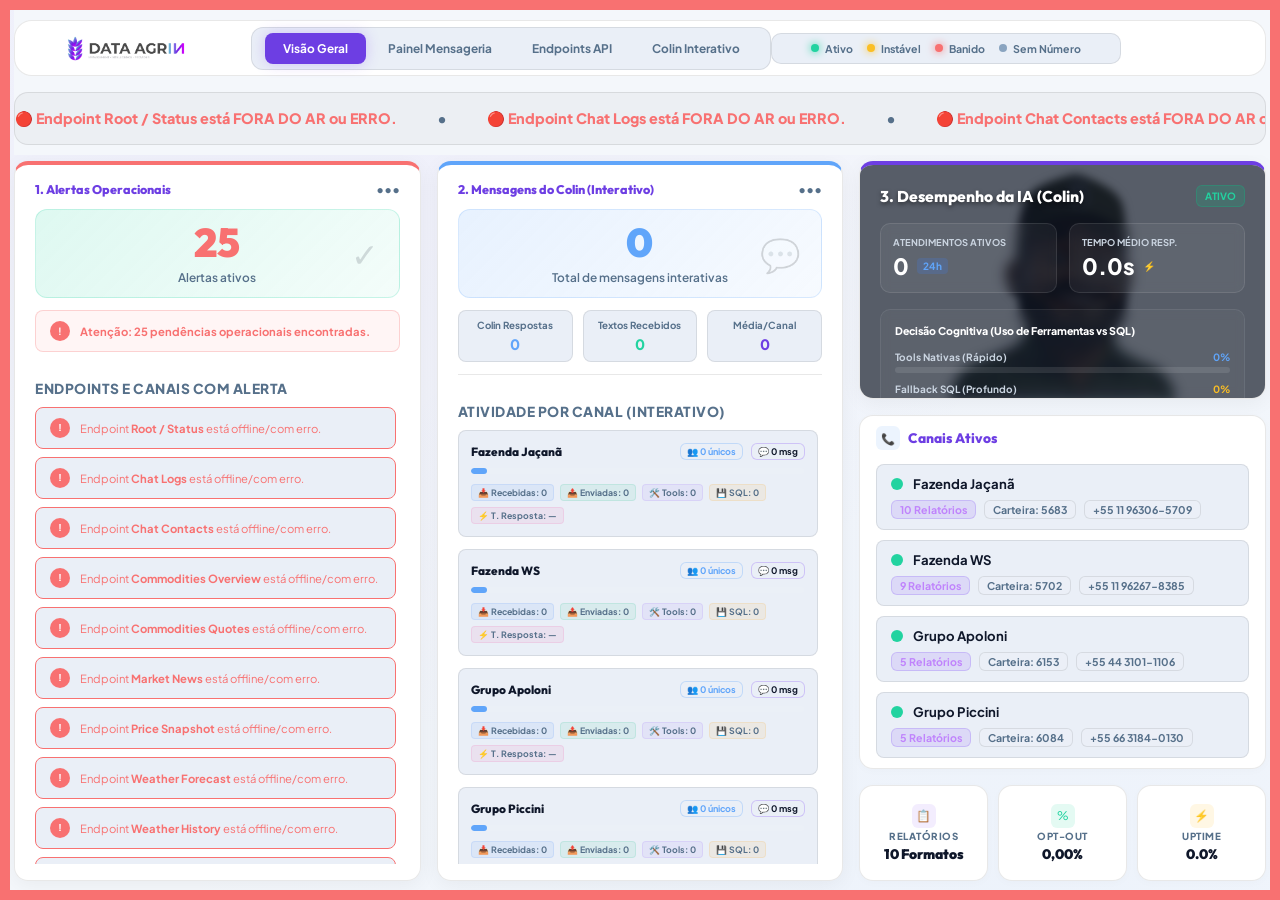
==== commit d0b3fb8a: "feat: live chat auto-refresh and enhanced tools audit modal trace" ====
--- a/index.html
+++ b/index.html
@@ -111,22 +111,22 @@
       <!-- Card 2: Volume de Disparos -->
       <div class="overview-card blue-theme" style="grid-row: span 2; display: flex; flex-direction: column;">
         <div class="card-header">
-          <span class="card-title">2. Volume de Disparos</span>
+          <span class="card-title">2. Mensagens do Colin (Interativo)</span>
           <span class="dots-btn">•••</span>
         </div>
         <div class="overview-main-metric">
           <div class="metric-value" id="overview-dispatches-count">0</div>
-          <div class="metric-label">Total de mensagens enviadas</div>
-          <div class="metric-icon">✈</div>
+          <div class="metric-label">Total de mensagens interativas</div>
+          <div class="metric-icon">💬</div>
         </div>
         
         <div class="overview-small-stats">
           <div class="small-stat-item">
-            <div class="stat-lbl">Textos</div>
+            <div class="stat-lbl">Colin Respostas</div>
             <div class="stat-val blue-text" id="overview-texts-count">0</div>
           </div>
           <div class="small-stat-item">
-            <div class="stat-lbl">Imagens</div>
+            <div class="stat-lbl">Textos Recebidos</div>
             <div class="stat-val green-text" id="overview-images-count">0</div>
           </div>
           <div class="small-stat-item">
@@ -136,7 +136,7 @@
         </div>
 
         <div class="client-dispatches-section" style="margin-top: 16px; flex-grow: 1; display: flex; flex-direction: column; gap: 10px; min-height: 0;">
-          <div class="recent-title">Detalhamento por Fazenda</div>
+          <div class="recent-title">Atividade por Canal (Interativo)</div>
           <div class="client-bar-list" id="overview-client-bars" style="gap: 12px;">
             <!-- Dynamic detailed dispatches breakdown will be rendered here -->
           </div>
@@ -218,7 +218,8 @@
                   <span class="status-dot-mini success" id="status-mini-gjacana" style="width: 12px; height: 12px;"></span>
                   <span class="channel-name-mini" style="font-size: 1.05rem;">Fazenda Jaçanã</span>
               </div>
-              <div style="display: flex; gap: 8px; font-size: 0.8rem;">
+              <div style="display: flex; gap: 8px; font-size: 0.8rem; align-items: center;">
+                  <span class="badge" style="background: rgba(139, 92, 246, 0.15); color: #c084fc; border: 1px solid rgba(139, 92, 246, 0.25); padding: 2px 8px; font-weight: 700;">10 Relatórios</span>
                   <span class="badge" style="background: rgba(255,255,255,0.05); color: var(--muted); border: 1px solid var(--border); padding: 2px 8px;">Carteira: 5683</span>
                   <span class="badge" style="background: rgba(255,255,255,0.05); color: var(--muted); border: 1px solid var(--border); padding: 2px 8px;">+55 11 96306-5709</span>
               </div>
@@ -229,7 +230,8 @@
                   <span class="status-dot-mini success" id="status-mini-fazenda_ws" style="width: 12px; height: 12px;"></span>
                   <span class="channel-name-mini" style="font-size: 1.05rem;">Fazenda WS</span>
               </div>
-              <div style="display: flex; gap: 8px; font-size: 0.8rem;">
+              <div style="display: flex; gap: 8px; font-size: 0.8rem; align-items: center;">
+                  <span class="badge" style="background: rgba(139, 92, 246, 0.15); color: #c084fc; border: 1px solid rgba(139, 92, 246, 0.25); padding: 2px 8px; font-weight: 700;">9 Relatórios</span>
                   <span class="badge" style="background: rgba(255,255,255,0.05); color: var(--muted); border: 1px solid var(--border); padding: 2px 8px;">Carteira: 5702</span>
                   <span class="badge" style="background: rgba(255,255,255,0.05); color: var(--muted); border: 1px solid var(--border); padding: 2px 8px;">+55 11 96267-8385</span>
               </div>
@@ -240,7 +242,8 @@
                   <span class="status-dot-mini success" id="status-mini-apoloni" style="width: 12px; height: 12px;"></span>
                   <span class="channel-name-mini" style="font-size: 1.05rem;">Grupo Apoloni</span>
               </div>
-              <div style="display: flex; gap: 8px; font-size: 0.8rem;">
+              <div style="display: flex; gap: 8px; font-size: 0.8rem; align-items: center;">
+                  <span class="badge" style="background: rgba(139, 92, 246, 0.15); color: #c084fc; border: 1px solid rgba(139, 92, 246, 0.25); padding: 2px 8px; font-weight: 700;">5 Relatórios</span>
                   <span class="badge" style="background: rgba(255,255,255,0.05); color: var(--muted); border: 1px solid var(--border); padding: 2px 8px;">Carteira: 6153</span>
                   <span class="badge" style="background: rgba(255,255,255,0.05); color: var(--muted); border: 1px solid var(--border); padding: 2px 8px;">+55 44 3101-1106</span>
               </div>
@@ -251,7 +254,8 @@
                   <span class="status-dot-mini success" id="status-mini-piccini" style="width: 12px; height: 12px;"></span>
                   <span class="channel-name-mini" style="font-size: 1.05rem;">Grupo Piccini</span>
               </div>
-              <div style="display: flex; gap: 8px; font-size: 0.8rem;">
+              <div style="display: flex; gap: 8px; font-size: 0.8rem; align-items: center;">
+                  <span class="badge" style="background: rgba(139, 92, 246, 0.15); color: #c084fc; border: 1px solid rgba(139, 92, 246, 0.25); padding: 2px 8px; font-weight: 700;">5 Relatórios</span>
                   <span class="badge" style="background: rgba(255,255,255,0.05); color: var(--muted); border: 1px solid var(--border); padding: 2px 8px;">Carteira: 6084</span>
                   <span class="badge" style="background: rgba(255,255,255,0.05); color: var(--muted); border: 1px solid var(--border); padding: 2px 8px;">+55 66 3184-0130</span>
               </div>
@@ -266,7 +270,7 @@
             <div class="small-card-icon purple-bg" style="width: 24px; height: 24px; font-size: 0.95rem; border-radius: 6px; margin: 0; display: flex; align-items: center; justify-content: center;">📋</div>
             <div class="small-card-content" style="display: flex; flex-direction: column; align-items: center;">
               <div class="small-card-label" style="font-size: 0.78rem; font-weight: 800; color: var(--muted); line-height: 1;">Relatórios</div>
-              <div class="small-card-value" style="font-size: 1.1rem; font-weight: 900; line-height: 1.1; margin-top: 4px; white-space: nowrap;">5 Formatos</div>
+              <div class="small-card-value" id="overview-formats-val" style="font-size: 1.1rem; font-weight: 900; line-height: 1.1; margin-top: 4px; white-space: nowrap;">10 Formatos</div>
             </div>
           </div>
 
@@ -275,7 +279,7 @@
             <div class="small-card-icon green-bg" style="width: 24px; height: 24px; font-size: 0.95rem; border-radius: 6px; margin: 0; display: flex; align-items: center; justify-content: center;">%</div>
             <div class="small-card-content" style="display: flex; flex-direction: column; align-items: center;">
               <div class="small-card-label" style="font-size: 0.78rem; font-weight: 800; color: var(--muted); line-height: 1;">Opt-out</div>
-              <div class="small-card-value" style="font-size: 1.1rem; font-weight: 900; line-height: 1.1; margin-top: 4px; white-space: nowrap;">0,00%</div>
+              <div class="small-card-value" id="overview-optout-val" style="font-size: 1.1rem; font-weight: 900; line-height: 1.1; margin-top: 4px; white-space: nowrap;">0,00%</div>
             </div>
           </div>
 
@@ -284,7 +288,7 @@
             <div class="small-card-icon orange-bg" style="width: 24px; height: 24px; font-size: 0.95rem; border-radius: 6px; margin: 0; display: flex; align-items: center; justify-content: center;">⚡</div>
             <div class="small-card-content" style="display: flex; flex-direction: column; align-items: center;">
               <div class="small-card-label" style="font-size: 0.78rem; font-weight: 800; color: var(--muted); line-height: 1;">Uptime</div>
-              <div class="small-card-value" style="font-size: 1.1rem; font-weight: 900; line-height: 1.1; margin-top: 4px; white-space: nowrap;">99.8%</div>
+              <div class="small-card-value" id="overview-uptime-val" style="font-size: 1.1rem; font-weight: 900; line-height: 1.1; margin-top: 4px; white-space: nowrap;">99.8%</div>
             </div>
           </div>
         </div>
@@ -299,19 +303,31 @@
 
     <div class="farm-bar">
       <button class="fbtn active" id="btn-gjacana"    onclick="selectFarm('gjacana','Fazenda Jaçanã','5683','5511963065709')">
-        <div class="fbtn-top"><span class="farm-dot none" id="dot-gjacana"></span>Fazenda Jaçanã</div>
+        <div class="fbtn-top" style="display: flex; align-items: center; justify-content: space-between; width: 100%;">
+          <span style="display: flex; align-items: center; gap: 6px;"><span class="farm-dot none" id="dot-gjacana"></span>Fazenda Jaçanã</span>
+          <span class="badge" id="envios-gjacana" style="font-size: 0.72rem; padding: 2px 6px; background: rgba(139,92,246,0.1); border-color: rgba(139,92,246,0.25); color: #c084fc; font-weight: 700;">0 envios</span>
+        </div>
         <div class="fbtn-wallet">Carteira 5683 • (11) 96306-5709</div>
       </button>
       <button class="fbtn"        id="btn-fazenda_ws" onclick="selectFarm('fazenda_ws','Fazenda WS','5702','5511962678385')">
-        <div class="fbtn-top"><span class="farm-dot none" id="dot-fazenda_ws"></span>Fazenda WS</div>
+        <div class="fbtn-top" style="display: flex; align-items: center; justify-content: space-between; width: 100%;">
+          <span style="display: flex; align-items: center; gap: 6px;"><span class="farm-dot none" id="dot-fazenda_ws"></span>Fazenda WS</span>
+          <span class="badge" id="envios-fazenda_ws" style="font-size: 0.72rem; padding: 2px 6px; background: rgba(139,92,246,0.1); border-color: rgba(139,92,246,0.25); color: #c084fc; font-weight: 700;">0 envios</span>
+        </div>
         <div class="fbtn-wallet">Carteira 5702 • (11) 96267-8385</div>
       </button>
       <button class="fbtn"        id="btn-apoloni"    onclick="selectFarm('apoloni','Apoloni','6153','554431011106')">
-        <div class="fbtn-top"><span class="farm-dot none" id="dot-apoloni"></span>Apoloni</div>
+        <div class="fbtn-top" style="display: flex; align-items: center; justify-content: space-between; width: 100%;">
+          <span style="display: flex; align-items: center; gap: 6px;"><span class="farm-dot none" id="dot-apoloni"></span>Apoloni</span>
+          <span class="badge" id="envios-apoloni" style="font-size: 0.72rem; padding: 2px 6px; background: rgba(139,92,246,0.1); border-color: rgba(139,92,246,0.25); color: #c084fc; font-weight: 700;">0 envios</span>
+        </div>
         <div class="fbtn-wallet">Carteira 6153 • (44) 3101-1106</div>
       </button>
       <button class="fbtn"        id="btn-piccini"    onclick="selectFarm('piccini','Piccini','6084','556631840130')">
-        <div class="fbtn-top"><span class="farm-dot none" id="dot-piccini"></span>Piccini</div>
+        <div class="fbtn-top" style="display: flex; align-items: center; justify-content: space-between; width: 100%;">
+          <span style="display: flex; align-items: center; gap: 6px;"><span class="farm-dot none" id="dot-piccini"></span>Piccini</span>
+          <span class="badge" id="envios-piccini" style="font-size: 0.72rem; padding: 2px 6px; background: rgba(139,92,246,0.1); border-color: rgba(139,92,246,0.25); color: #c084fc; font-weight: 700;">0 envios</span>
+        </div>
         <div class="fbtn-wallet">Carteira 6084 • (66) 3184-0130</div>
       </button>
     </div>
@@ -322,7 +338,7 @@
       <div class="card fw">
         <div class="card-header">
           <span class="card-title">1. Mapa de Máquinas — D-1 (Fechamento Ontem)</span>
-          <span class="badge" id="time-d1">—</span>
+          <span class="badge" id="stats-d1" style="background: rgba(255,255,255,0.03); color: var(--muted); border: 1px solid var(--border); font-size: 0.72rem; padding: 2px 6px; margin-right: 6px; font-weight: 700;">0 txt • 0 img</span><span class="badge" id="time-d1">—</span>
         </div>
         <div class="card-body">
           <div class="imgbox"><img id="img-d1" src="" alt="D-1" onerror="this.src=SVG_PLACEHOLDER"></div>
@@ -334,7 +350,7 @@
       <div class="card fw">
         <div class="card-header">
           <span class="card-title">2. Fechamento Diário</span>
-          <span class="badge" id="time-daily">—</span>
+          <span class="badge" id="stats-daily" style="background: rgba(255,255,255,0.03); color: var(--muted); border: 1px solid var(--border); font-size: 0.72rem; padding: 2px 6px; margin-right: 6px; font-weight: 700;">0 txt • 0 img</span><span class="badge" id="time-daily">—</span>
         </div>
         <div class="card-body">
           <div class="imgbox"><img id="img-daily" src="" alt="Daily" onerror="this.src=SVG_PLACEHOLDER"></div>
@@ -346,7 +362,7 @@
       <div class="card fw">
         <div class="card-header">
           <span class="card-title">3. Relatório Horário / Alertas (Hour)</span>
-          <span class="badge" id="time-hour">—</span>
+          <span class="badge" id="stats-hour" style="background: rgba(255,255,255,0.03); color: var(--muted); border: 1px solid var(--border); font-size: 0.72rem; padding: 2px 6px; margin-right: 6px; font-weight: 700;">0 txt • 0 img</span><span class="badge" id="time-hour">—</span>
         </div>
         <div class="card-body">
           <div class="imgbox"><img id="img-hour" src="" alt="Hour" onerror="this.src=SVG_PLACEHOLDER"></div>
@@ -358,7 +374,7 @@
       <div class="card fw">
         <div class="card-header">
           <span class="card-title">4. Balanço Hídrico / Irrigação</span>
-          <span class="badge" id="time-hidrico">—</span>
+          <span class="badge" id="stats-hidrico" style="background: rgba(255,255,255,0.03); color: var(--muted); border: 1px solid var(--border); font-size: 0.72rem; padding: 2px 6px; margin-right: 6px; font-weight: 700;">0 txt • 0 img</span><span class="badge" id="time-hidrico">—</span>
         </div>
         <div class="card-body">
           <div class="imgbox"><img id="img-hidrico" src="" alt="Hídrico" onerror="this.src=SVG_PLACEHOLDER"></div>
@@ -369,15 +385,15 @@
       <!-- 5. Market (grid3 dentro do grid2) -->
       <div class="grid3">
         <div class="card">
-          <div class="card-header"><span class="card-title">5.1 Cotações do Dia</span><span class="badge" id="time-cotacoes">—</span></div>
+          <div class="card-header"><span class="card-title">5.1 Cotações do Dia</span><span class="badge" id="stats-cotacoes" style="background: rgba(255,255,255,0.03); color: var(--muted); border: 1px solid var(--border); font-size: 0.72rem; padding: 2px 6px; margin-right: 6px; font-weight: 700;">0 txt • 0 img</span><span class="badge" id="time-cotacoes">—</span></div>
           <div class="msgbox" id="msg-cotacoes">Carregando...</div>
         </div>
         <div class="card">
-          <div class="card-header"><span class="card-title">5.2 Síntese / Notícias</span><span class="badge" id="time-noticias">—</span></div>
+          <div class="card-header"><span class="card-title">5.2 Síntese / Notícias</span><span class="badge" id="stats-noticias" style="background: rgba(255,255,255,0.03); color: var(--muted); border: 1px solid var(--border); font-size: 0.72rem; padding: 2px 6px; margin-right: 6px; font-weight: 700;">0 txt • 0 img</span><span class="badge" id="time-noticias">—</span></div>
           <div class="msgbox" id="msg-noticias">Carregando...</div>
         </div>
         <div class="card">
-          <div class="card-header"><span class="card-title">5.3 Economia & Política</span><span class="badge" id="time-economia">—</span></div>
+          <div class="card-header"><span class="card-title">5.3 Economia & Política</span><span class="badge" id="stats-economia" style="background: rgba(255,255,255,0.03); color: var(--muted); border: 1px solid var(--border); font-size: 0.72rem; padding: 2px 6px; margin-right: 6px; font-weight: 700;">0 txt • 0 img</span><span class="badge" id="time-economia">—</span></div>
           <div class="msgbox" id="msg-economia">Carregando...</div>
         </div>
       </div>
@@ -385,7 +401,7 @@
       <div class="card">
         <div class="card-header">
           <span class="card-title">6. Top Rates (Taxas)</span>
-          <span class="badge" id="time-top_rates">—</span>
+          <span class="badge" id="stats-top_rates" style="background: rgba(255,255,255,0.03); color: var(--muted); border: 1px solid var(--border); font-size: 0.72rem; padding: 2px 6px; margin-right: 6px; font-weight: 700;">0 txt • 0 img</span><span class="badge" id="time-top_rates">—</span>
         </div>
         <div class="msgbox" id="msg-top_rates" style="padding: 16px; max-height: 320px;">Carregando...</div>
       </div>
@@ -394,7 +410,7 @@
       <div class="card">
         <div class="card-header">
           <span class="card-title">7. Máquinas Inativas (Idle)</span>
-          <span class="badge" id="time-idle">—</span>
+          <span class="badge" id="stats-idle" style="background: rgba(255,255,255,0.03); color: var(--muted); border: 1px solid var(--border); font-size: 0.72rem; padding: 2px 6px; margin-right: 6px; font-weight: 700;">0 txt • 0 img</span><span class="badge" id="time-idle">—</span>
         </div>
         <div class="msgbox" id="msg-idle" style="padding: 16px; max-height: 320px;">Carregando...</div>
       </div>
@@ -403,7 +419,7 @@
       <div class="card fw">
         <div class="card-header">
           <span class="card-title">8. Margem e Rentabilidade</span>
-          <span class="badge" id="time-margin">—</span>
+          <span class="badge" id="stats-margin" style="background: rgba(255,255,255,0.03); color: var(--muted); border: 1px solid var(--border); font-size: 0.72rem; padding: 2px 6px; margin-right: 6px; font-weight: 700;">0 txt • 0 img</span><span class="badge" id="time-margin">—</span>
         </div>
         <div class="card-body">
           <div class="imgbox"><img id="img-margin" src="" alt="Margin" onerror="this.src=SVG_PLACEHOLDER"></div>
@@ -415,7 +431,7 @@
       <div class="card fw">
         <div class="card-header">
           <span class="card-title">9. Produtividade e Colheita</span>
-          <span class="badge" id="time-productivity">—</span>
+          <span class="badge" id="stats-productivity" style="background: rgba(255,255,255,0.03); color: var(--muted); border: 1px solid var(--border); font-size: 0.72rem; padding: 2px 6px; margin-right: 6px; font-weight: 700;">0 txt • 0 img</span><span class="badge" id="time-productivity">—</span>
         </div>
         <div class="card-body">
           <div class="imgbox"><img id="img-productivity" src="" alt="Productivity" onerror="this.src=SVG_PLACEHOLDER"></div>
@@ -427,7 +443,7 @@
       <div class="card fw">
         <div class="card-header">
           <span class="card-title">10. Receita e Vendas</span>
-          <span class="badge" id="time-revenue">—</span>
+          <span class="badge" id="stats-revenue" style="background: rgba(255,255,255,0.03); color: var(--muted); border: 1px solid var(--border); font-size: 0.72rem; padding: 2px 6px; margin-right: 6px; font-weight: 700;">0 txt • 0 img</span><span class="badge" id="time-revenue">—</span>
         </div>
         <div class="card-body">
           <div class="imgbox"><img id="img-revenue" src="" alt="Revenue" onerror="this.src=SVG_PLACEHOLDER"></div>
@@ -1055,6 +1071,17 @@
   if (cachedMeta) Object.assign(metaCache, JSON.parse(cachedMeta));
 } catch (e) {
   console.warn("Erro ao ler caches do localStorage:", e);
+}
+
+function updateFarmButtonBadges() {
+  FARMS_DATA.forEach(f => {
+    const farmBlocks = allLogs.filter(l => l.farm_key === f.key);
+    const textLogs = farmBlocks.filter(l => l.message_type === 'text');
+    const badge = document.getElementById(`envios-${f.key}`);
+    if (badge) {
+      badge.innerText = `${textLogs.length} envios`;
+    }
+  });
 }
 
 async function fetchLogs(){
@@ -1132,6 +1159,45 @@
     apply('cotacoes', cotqtxt);
     apply('noticias', notixtxt);
     apply('economia', ecotxt);
+
+    const updateCardStats = (key, dbType, filterFn) => {
+      let reportLogs = fl.filter(l => l.report_type === dbType || getReportType(l.message_content) === dbType);
+      if (filterFn) {
+        reportLogs = reportLogs.filter(filterFn);
+      }
+      const textCount = reportLogs.filter(l => l.message_type === 'text').length;
+      
+      let imgCount = reportLogs.filter(l => l.message_type.startsWith('image')).length;
+      if (imgCount === 0) {
+        const textTimes = reportLogs.filter(l => l.message_type === 'text').map(l => new Date(l.sent_at).getTime());
+        imgCount = fl.filter(l => {
+          if (!l.message_type.startsWith('image')) return false;
+          if (l.report_type === dbType) return true;
+          const imgTime = new Date(l.sent_at).getTime();
+          return textTimes.some(tTime => Math.abs(imgTime - tTime) <= 5 * 60 * 1000);
+        }).length;
+      }
+
+      const badge = document.getElementById(`stats-${key}`);
+      if (badge) {
+        badge.innerText = `${textCount} txt • ${imgCount} img`;
+      }
+    };
+
+    updateCardStats('d1',           'd1');
+    updateCardStats('daily',        'daily');
+    updateCardStats('hour',         'hour');
+    updateCardStats('hidrico',      'irrigacao');
+    updateCardStats('cotacoes',     'market',       l => l.message_content.toUpperCase().includes('COTAÇÕES'));
+    updateCardStats('noticias',     'market',       l => l.message_content.toUpperCase().includes('SÍNTESE'));
+    updateCardStats('economia',     'market',       l => l.message_content.toUpperCase().includes('ECONOMIA'));
+    updateCardStats('top_rates',    'top_rates');
+    updateCardStats('idle',         'idle_machine');
+    updateCardStats('margin',       'margin');
+    updateCardStats('productivity', 'productivity');
+    updateCardStats('revenue',      'revenue');
+
+    updateFarmButtonBadges();
 
     const getImgFor = (type, txtMsg) => {
       if (!txtMsg) return null;
@@ -2086,82 +2152,100 @@
     }
   });
 
-  const totalDispatchesBlocks = blocks.length;
-
-  // Update Card 2: Volume de Disparos (using grouped blocks)
+  // Gather and calculate Colin Interativo logs instead of reports
+  let allColinLogs = [];
+  FARMS_DATA.forEach(f => {
+    try {
+      const colinStr = localStorage.getItem('colinLogs_' + f.key);
+      if (colinStr) {
+        const logs = JSON.parse(colinStr);
+        logs.forEach(l => l.farm_key = f.key);
+        allColinLogs = allColinLogs.concat(logs);
+      }
+    } catch(e){}
+  });
+
+  let targetColinLogs = allColinLogs;
+  if (dateFilter === 'today') {
+    const todayStr = now.toDateString();
+    targetColinLogs = allColinLogs.filter(l => new Date(l.created_at).toDateString() === todayStr);
+  } else if (dateFilter === '7days') {
+    const limitDate = new Date();
+    limitDate.setDate(now.getDate() - 7);
+    targetColinLogs = allColinLogs.filter(l => new Date(l.created_at) >= limitDate);
+  } else if (dateFilter === '30days') {
+    const limitDate = new Date();
+    limitDate.setDate(now.getDate() - 30);
+    targetColinLogs = allColinLogs.filter(l => new Date(l.created_at) >= limitDate);
+  }
+
+  const recvsCount = targetColinLogs.filter(l => l.event_type === 'message.received').length;
+  const enviasCount = targetColinLogs.filter(l => l.event_type === 'message.sent').length;
+  const totalInteractive = recvsCount + enviasCount;
+  const avgChannel = Math.round(totalInteractive / 4);
+
   const dispatchesCountEl = document.getElementById('overview-dispatches-count');
-  if (dispatchesCountEl) dispatchesCountEl.innerText = totalDispatchesBlocks.toLocaleString();
-
-  const totalTexts = targetLogs.filter(l => l.message_type === 'text').length;
-  const totalImages = targetLogs.filter(l => l.message_type === 'image').length;
-  const avgChannel = Math.round(totalDispatchesBlocks / 4);
+  if (dispatchesCountEl) dispatchesCountEl.innerText = totalInteractive.toLocaleString();
 
   const textsCountEl = document.getElementById('overview-texts-count');
   const imagesCountEl = document.getElementById('overview-images-count');
   const avgChannelEl = document.getElementById('overview-avg-channel');
-  if (textsCountEl) textsCountEl.innerText = totalTexts;
-  if (imagesCountEl) imagesCountEl.innerText = totalImages;
+  if (textsCountEl) textsCountEl.innerText = enviasCount;
+  if (imagesCountEl) imagesCountEl.innerText = recvsCount;
   if (avgChannelEl) avgChannelEl.innerText = avgChannel;
 
-  // Calculate unique phone numbers per farm
-  const uniquePhones = { gjacana: new Set(), fazenda_ws: new Set(), apoloni: new Set(), piccini: new Set() };
-  targetLogs.forEach(l => {
-    if (uniquePhones[l.farm_key] !== undefined && l.phone_number) {
-      uniquePhones[l.farm_key].add(l.phone_number);
-    }
+  // Calculate stats for each farm
+  const farmStats = {};
+  FARMS_DATA.forEach(f => {
+    const fLogs = targetColinLogs.filter(l => l.farm_key === f.key);
+    const phones = new Set(fLogs.filter(l => l.phone).map(l => l.phone));
+    const recvs = fLogs.filter(l => l.event_type === 'message.received').length;
+    const envias = fLogs.filter(l => l.event_type === 'message.sent').length;
+    const tools = fLogs.filter(l => l.event_type && (l.event_type.includes('tool') || l.tool_name)).length;
+    const sqls = fLogs.filter(l => l.event_type && (l.event_type.includes('sql') || l.sql_query)).length;
+    
+    const times = fLogs.filter(l => l.elapsed_seconds).map(l => parseFloat(l.elapsed_seconds));
+    const avgTime = times.length > 0 ? (times.reduce((a, b) => a + b, 0) / times.length).toFixed(1) + 's' : '—';
+    
+    farmStats[f.key] = {
+      phones: phones.size,
+      total: recvs + envias,
+      recvs,
+      envias,
+      tools,
+      sqls,
+      avgTime
+    };
   });
 
   const maxVal = Math.max(
-    uniquePhones.gjacana.size,
-    uniquePhones.fazenda_ws.size,
-    uniquePhones.apoloni.size,
-    uniquePhones.piccini.size,
+    ...FARMS_DATA.map(f => farmStats[f.key].total),
     1
   );
 
   let clientBarsHtml = '';
   FARMS_DATA.forEach(f => {
-    const val = uniquePhones[f.key].size || 0;
-    const pct = Math.max(5, Math.round((val / maxVal) * 100));
-    
-    // Calculate grouped consolidated reports for each farm
-    const farmBlocks = blocks.filter(b => b.farm_key === f.key);
-    const totalReports = farmBlocks.length;
-
-    const d1Count = farmBlocks.filter(b => b.types.includes('D-1') || b.types.includes('d1')).length;
-    const dailyCount = farmBlocks.filter(b => b.types.includes('Daily') || b.types.includes('daily')).length;
-    const hourCount = farmBlocks.filter(b => b.types.includes('Hour') || b.types.includes('hour')).length;
-    const hidricoCount = farmBlocks.filter(b => b.types.includes('Hídrico') || b.types.includes('irrigacao')).length;
-    const marketCount = farmBlocks.filter(b => b.types.includes('Market') || b.types.includes('market')).length;
-    const prodCount = farmBlocks.filter(b => b.types.includes('productivity') || b.types.includes('Productivity')).length;
-    const revCount = farmBlocks.filter(b => b.types.includes('revenue') || b.types.includes('Revenue')).length;
-    const margCount = farmBlocks.filter(b => b.types.includes('margin') || b.types.includes('Margin')).length;
-    const topCount = farmBlocks.filter(b => b.types.includes('top_rates') || b.types.includes('Top Rates')).length;
-    const idleCount = farmBlocks.filter(b => b.types.includes('idle_machine') || b.types.includes('idle') || b.types.includes('Idle')).length;
-
+    const stats = farmStats[f.key];
+    const pct = Math.max(5, Math.min(100, Math.round((stats.total / maxVal) * 100)));
+    
     clientBarsHtml += `
       <div style="background: var(--sub); border: 1px solid var(--border); padding: 12px; border-radius: 8px; display: flex; flex-direction: column; gap: 8px;">
         <div style="display: flex; justify-content: space-between; align-items: center;">
           <span style="font-size: 0.95rem; font-weight: 800; font-family: 'Outfit', sans-serif;">${f.name}</span>
           <div style="display: flex; gap: 8px;">
-            <span class="badge" style="padding: 2px 6px; font-size: 0.72rem; border-color: rgba(96,165,250,0.3); color: var(--blue);">👥 ${val} únicos</span>
-            <span class="badge" style="padding: 2px 6px; font-size: 0.72rem; border-color: rgba(16,185,129,0.3); color: var(--green);">✈️ ${totalReports} envios</span>
+            <span class="badge" style="padding: 2px 6px; font-size: 0.72rem; border-color: rgba(96,165,250,0.3); color: var(--blue);">👥 ${stats.phones} únicos</span>
+            <span class="badge" style="padding: 2px 6px; font-size: 0.72rem; border-color: rgba(139, 92, 246, 0.3); color: var(--purple);">💬 ${stats.total} msg</span>
           </div>
         </div>
         <div class="bar-container" style="height: 6px; background: rgba(255,255,255,0.03); border-radius: 3px; overflow: hidden; width: 100%;">
           <div class="bar-fill" style="width: ${pct}%; height: 100%; background: var(--blue); border-radius: 3px;"></div>
         </div>
         <div style="display: flex; gap: 6px; flex-wrap: wrap; margin-top: 2px; font-size: 0.7rem; font-weight: 700; color: var(--muted);">
-          <span style="background: rgba(139,92,246,0.08); padding: 2px 6px; border-radius: 4px; border: 1px solid rgba(139,92,246,0.12);">D-1: ${d1Count}</span>
-          <span style="background: rgba(16,185,129,0.08); padding: 2px 6px; border-radius: 4px; border: 1px solid rgba(16,185,129,0.12);">Daily: ${dailyCount}</span>
-          <span style="background: rgba(245,158,11,0.08); padding: 2px 6px; border-radius: 4px; border: 1px solid rgba(245,158,11,0.12);">Hour: ${hourCount}</span>
-          <span style="background: rgba(59,130,246,0.08); padding: 2px 6px; border-radius: 4px; border: 1px solid rgba(59,130,246,0.12);">Hídrico: ${hidricoCount}</span>
-          <span style="background: rgba(155,111,247,0.08); padding: 2px 6px; border-radius: 4px; border: 1px solid rgba(155,111,247,0.12);">Market: ${marketCount}</span>
-          <span style="background: rgba(236,72,153,0.08); padding: 2px 6px; border-radius: 4px; border: 1px solid rgba(236,72,153,0.12);">Produtividade: ${prodCount}</span>
-          <span style="background: rgba(34,197,94,0.08); padding: 2px 6px; border-radius: 4px; border: 1px solid rgba(34,197,94,0.12);">Receita: ${revCount}</span>
-          <span style="background: rgba(234,179,8,0.08); padding: 2px 6px; border-radius: 4px; border: 1px solid rgba(234,179,8,0.12);">Margem: ${margCount}</span>
-          <span style="background: rgba(14,165,233,0.08); padding: 2px 6px; border-radius: 4px; border: 1px solid rgba(14,165,233,0.12);">Top Rates: ${topCount}</span>
-          <span style="background: rgba(244,63,94,0.08); padding: 2px 6px; border-radius: 4px; border: 1px solid rgba(244,63,94,0.12);">Ociosas: ${idleCount}</span>
+          <span style="background: rgba(59,130,246,0.08); padding: 2px 6px; border-radius: 4px; border: 1px solid rgba(59,130,246,0.12);">📥 Recebidas: ${stats.recvs}</span>
+          <span style="background: rgba(16,185,129,0.08); padding: 2px 6px; border-radius: 4px; border: 1px solid rgba(16,185,129,0.12);">📤 Enviadas: ${stats.envias}</span>
+          <span style="background: rgba(139,92,246,0.08); padding: 2px 6px; border-radius: 4px; border: 1px solid rgba(139,92,246,0.12);">🛠️ Tools: ${stats.tools}</span>
+          <span style="background: rgba(245,158,11,0.08); padding: 2px 6px; border-radius: 4px; border: 1px solid rgba(245,158,11,0.12);">💾 SQL: ${stats.sqls}</span>
+          <span style="background: rgba(236,72,153,0.08); padding: 2px 6px; border-radius: 4px; border: 1px solid rgba(236,72,153,0.12);">⚡ T. Resposta: ${stats.avgTime}</span>
         </div>
       </div>
     `;
@@ -2169,6 +2253,8 @@
   
   const clientBarsEl = document.getElementById('overview-client-bars');
   if (clientBarsEl) clientBarsEl.innerHTML = clientBarsHtml;
+
+  updateFarmButtonBadges();
 
   // -------- IA Metrics Calculations --------
   let totalIaChats = 0;
@@ -2239,6 +2325,42 @@
   const iaSqlBarEl = document.getElementById('ia-sql-bar');
   if (iaSqlPctEl) iaSqlPctEl.innerText = `${sqlPct}%`;
   if (iaSqlBarEl) iaSqlBarEl.style.width = `${sqlPct}%`;
+
+  // -------- CALCULOS DINAMICOS DE UPTIME E OPT-OUT --------
+  // 1. Uptime
+  let uptimePct = '99.8%';
+  const healthCache = localStorage.getItem('api_health_cache');
+  if (healthCache) {
+    try {
+      const results = JSON.parse(healthCache);
+      const total = results.length;
+      const downCount = results.filter(r => r.status === 'down').length;
+      if (total > 0) {
+        uptimePct = (((total - downCount) / total) * 100).toFixed(1) + '%';
+      }
+    } catch(e) {}
+  }
+  const uptimeEl = document.getElementById('overview-uptime-val');
+  if (uptimeEl) uptimeEl.innerText = uptimePct;
+
+  // 2. Opt-out
+  let totalContacts = 0;
+  let inactiveContacts = 0;
+  FARMS_DATA.forEach(f => {
+    const cached = contactsCache[f.key];
+    if (cached) {
+      const list = Array.isArray(cached) ? cached : (cached.contacts || []);
+      list.forEach(c => {
+        totalContacts++;
+        if (c.active === false) {
+          inactiveContacts++;
+        }
+      });
+    }
+  });
+  const optOutPct = totalContacts > 0 ? ((inactiveContacts / totalContacts) * 100).toFixed(2) + '%' : '0,00%';
+  const optOutEl = document.getElementById('overview-optout-val');
+  if (optOutEl) optOutEl.innerText = optOutPct;
 }
 
 function getEndpointAlerts() {
@@ -2288,9 +2410,24 @@
                  seenColinMsgIds.add(logId);
               });
               try { localStorage.setItem('colinLogs_' + f.key, JSON.stringify(filtered)); } catch(e){}
+              updateOverviewDashboard();
           }
       })
       .catch(e => console.warn(`Erro pre-load interactions ${f.key}:`, e));
+
+    // Preload contacts in background for opt-out metric
+    fetch(`${BASE}/farms/contacts`, {headers:{'X-Encrypted-Token':token}})
+      .then(r => r.ok ? r.json() : [])
+      .then(contacts => {
+        if (contacts) {
+          contactsCache[f.key] = contacts;
+          try {
+            localStorage.setItem('colin_contacts_cache_v3', JSON.stringify(contactsCache));
+          } catch(e){}
+          updateOverviewDashboard();
+        }
+      })
+      .catch(e => console.warn(`Erro pre-load contacts ${f.key}:`, e));
 
     // Fetch logs in parallel
     fetch(`${BASE}/chat/logs?limit=150`, {headers:{'X-Encrypted-Token':token}})
@@ -2861,7 +2998,43 @@
 preloadAllFarmsData();
 buildEndpoints(false);
 
+async function refreshActiveColinChat() {
+  if (!activeColinPhone) return;
+  const token = TOKENS[activeColinFarm];
+  if (!token) return;
+  
+  try {
+    const r = await fetch(BASE + `/chat/interactions?phone=${encodeURIComponent(activeColinPhone)}&limit=200`, {headers:{'X-Encrypted-Token':token}});
+    if (!r.ok) return;
+    const history = await r.json();
+    
+    const cacheKey = activeColinFarm + '_' + activeColinPhone;
+    const oldHistory = colinChatHistoryCache[cacheKey] || [];
+    
+    if (history.length !== oldHistory.length || JSON.stringify(history) !== JSON.stringify(oldHistory)) {
+      colinChatHistoryCache[cacheKey] = history;
+      
+      const logIdx = colinLogs.findIndex(l => l.phone === activeColinPhone);
+      if (logIdx !== -1 && history.length > 0) {
+        const lastMsg = history[history.length - 1];
+        colinLogs[logIdx].text = lastMsg.text || '';
+        colinLogs[logIdx].created_at = lastMsg.created_at;
+        colinLogs[logIdx].event_type = lastMsg.event_type;
+      }
+      
+      const hasNewMsgs = history.length > oldHistory.length;
+      openColinChat(activeColinPhone, !hasNewMsgs);
+      renderColinSidebar();
+    }
+  } catch(e) {
+    console.warn("Erro ao atualizar chat ativo:", e);
+  }
+}
+
 function pollGlobalColinMessages() {
+  if (activeColinPhone) {
+    refreshActiveColinChat();
+  }
   FARMS_DATA.forEach(f => {
     const token = TOKENS[f.key];
     if (!token) return;
@@ -3007,7 +3180,34 @@
           
           tools.forEach((t, index) => {
               let tName = t.tool_name || t.event_type;
-              let tArgs = t.tool_args ? (typeof t.tool_args === 'object' ? JSON.stringify(t.tool_args, null, 2) : t.tool_args) : (t.sql_query || 'Sem argumentos adicionais');
+              
+              let argsHtml = '';
+              if (t.tool_args) {
+                  let formattedArgs = typeof t.tool_args === 'object' ? JSON.stringify(t.tool_args, null, 2) : t.tool_args;
+                  argsHtml = `
+                    <div style="margin-bottom: 10px;">
+                      <div style="font-size: 0.75rem; text-transform: uppercase; color: #94a3b8; font-weight: bold; margin-bottom: 4px;">Argumentos:</div>
+                      <pre style="margin: 0; white-space: pre-wrap; font-family: 'Courier New', Courier, monospace; font-size: 0.85rem; color: #cbd5e1; word-break: break-all; background: rgba(0,0,0,0.15); padding: 10px; border-radius: 6px;">${formattedArgs}</pre>
+                    </div>
+                  `;
+              }
+              
+              let sqlHtml = '';
+              if (t.sql_query) {
+                  sqlHtml = `
+                    <div style="margin-bottom: 10px;">
+                      <div style="font-size: 0.75rem; text-transform: uppercase; color: #94a3b8; font-weight: bold; margin-bottom: 4px;">Query SQL Utilizada:</div>
+                      <pre style="margin: 0; white-space: pre-wrap; font-family: 'Courier New', Courier, monospace; font-size: 0.85rem; color: #93c5fd; word-break: break-all; background: rgba(0,0,0,0.25); padding: 10px; border-radius: 6px; border-left: 2px solid #3b82f6;">${t.sql_query}</pre>
+                    </div>
+                  `;
+              }
+              
+              let noContentHtml = '';
+              if (!t.tool_args && !t.sql_query) {
+                  noContentHtml = `
+                    <pre style="margin: 0; white-space: pre-wrap; font-family: 'Courier New', Courier, monospace; font-size: 0.85rem; color: #94a3b8; word-break: break-all;">Sem detalhes adicionais</pre>
+                  `;
+              }
               
               let color = '#34d399';
               if (tName.includes('error') || tName.includes('failed')) color = '#ef4444';
@@ -3021,7 +3221,9 @@
                         <span style="font-size: 0.8rem; font-weight: normal; color: #6b7280;">${new Date(t.created_at).toLocaleTimeString()}</span>
                     </div>
                     <div style="padding: 15px;">
-                        <pre style="margin: 0; white-space: pre-wrap; font-family: 'Courier New', Courier, monospace; font-size: 0.85rem; color: #d1d5db; word-break: break-all;">${tArgs}</pre>
+                        ${argsHtml}
+                        ${sqlHtml}
+                        ${noContentHtml}
                     </div>
                 </div>
               `;
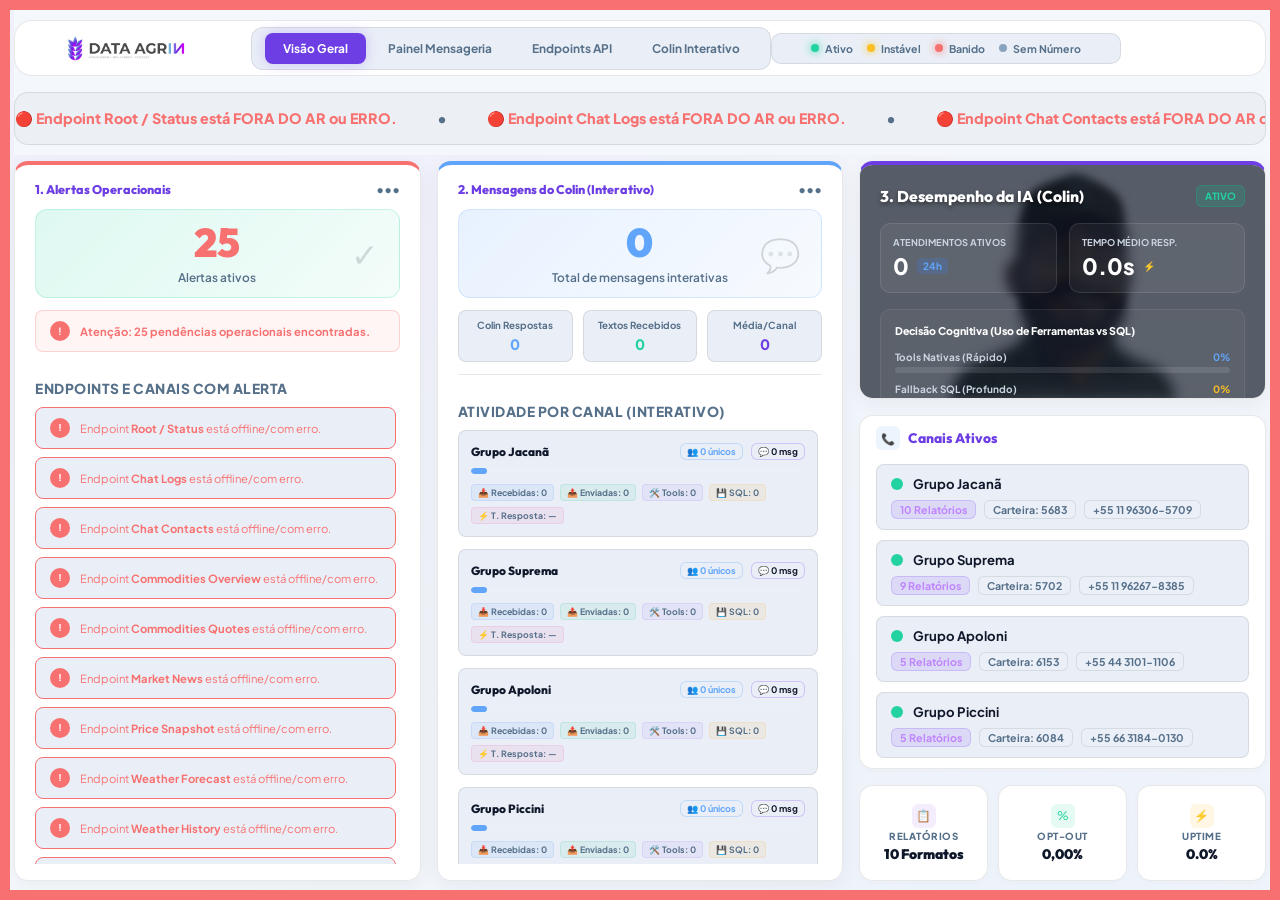
==== commit e987ad7b: "feat: unify farms and contacts sections, set default light mode, and format group names" ====
--- a/index.html
+++ b/index.html
@@ -36,6 +36,33 @@
 }
 .spinning {
   animation: spin 1s linear infinite;
+}
+
+/* Badges de Origem de Interação */
+.origin-badge {
+  font-size: 0.65rem;
+  font-weight: 700;
+  text-transform: uppercase;
+  padding: 2px 6px;
+  border-radius: 4px;
+  display: inline-block;
+  margin-left: 8px;
+  letter-spacing: 0.5px;
+}
+.badge-whatsapp { background-color: #25d366; color: #fff; }
+.badge-insights { background-color: #8b5cf6; color: #fff; }
+.badge-swagger { background-color: #10b981; color: #fff; }
+.badge-erp { background-color: #3b82f6; color: #fff; }
+.badge-mobile { background-color: #f59e0b; color: #fff; }
+
+.filter-origin-btn {
+  transition: all 0.2s ease;
+  font-weight: 600;
+}
+.filter-origin-btn.active {
+  background-color: var(--green) !important;
+  color: #fff !important;
+  border-color: var(--green) !important;
 }
 </style>
 </head>
@@ -216,7 +243,7 @@
             <div class="channel-status-item" style="padding: 10px 14px; display: flex; align-items: center; justify-content: space-between; flex-wrap: wrap; gap: 8px;">
               <div style="display: flex; align-items: center; gap: 10px;">
                   <span class="status-dot-mini success" id="status-mini-gjacana" style="width: 12px; height: 12px;"></span>
-                  <span class="channel-name-mini" style="font-size: 1.05rem;">Fazenda Jaçanã</span>
+                  <span class="channel-name-mini" style="font-size: 1.05rem;">Grupo Jacanã</span>
               </div>
               <div style="display: flex; gap: 8px; font-size: 0.8rem; align-items: center;">
                   <span class="badge" style="background: rgba(139, 92, 246, 0.15); color: #c084fc; border: 1px solid rgba(139, 92, 246, 0.25); padding: 2px 8px; font-weight: 700;">10 Relatórios</span>
@@ -228,7 +255,7 @@
             <div class="channel-status-item" style="padding: 10px 14px; display: flex; align-items: center; justify-content: space-between; flex-wrap: wrap; gap: 8px;">
               <div style="display: flex; align-items: center; gap: 10px;">
                   <span class="status-dot-mini success" id="status-mini-fazenda_ws" style="width: 12px; height: 12px;"></span>
-                  <span class="channel-name-mini" style="font-size: 1.05rem;">Fazenda WS</span>
+                  <span class="channel-name-mini" style="font-size: 1.05rem;">Grupo Suprema</span>
               </div>
               <div style="display: flex; gap: 8px; font-size: 0.8rem; align-items: center;">
                   <span class="badge" style="background: rgba(139, 92, 246, 0.15); color: #c084fc; border: 1px solid rgba(139, 92, 246, 0.25); padding: 2px 8px; font-weight: 700;">9 Relatórios</span>
@@ -302,30 +329,30 @@
   <div id="tab-dashboard" class="tabcontent">
 
     <div class="farm-bar">
-      <button class="fbtn active" id="btn-gjacana"    onclick="selectFarm('gjacana','Fazenda Jaçanã','5683','5511963065709')">
+      <button class="fbtn active" id="btn-gjacana"    onclick="selectFarm('gjacana','Grupo Jacanã','5683','5511963065709')">
         <div class="fbtn-top" style="display: flex; align-items: center; justify-content: space-between; width: 100%;">
-          <span style="display: flex; align-items: center; gap: 6px;"><span class="farm-dot none" id="dot-gjacana"></span>Fazenda Jaçanã</span>
+          <span style="display: flex; align-items: center; gap: 6px;"><span class="farm-dot none" id="dot-gjacana"></span>Grupo Jacanã</span>
           <span class="badge" id="envios-gjacana" style="font-size: 0.72rem; padding: 2px 6px; background: rgba(139,92,246,0.1); border-color: rgba(139,92,246,0.25); color: #c084fc; font-weight: 700;">0 envios</span>
         </div>
         <div class="fbtn-wallet">Carteira 5683 • (11) 96306-5709</div>
       </button>
-      <button class="fbtn"        id="btn-fazenda_ws" onclick="selectFarm('fazenda_ws','Fazenda WS','5702','5511962678385')">
+      <button class="fbtn"        id="btn-fazenda_ws" onclick="selectFarm('fazenda_ws','Grupo Suprema','5702','5511962678385')">
         <div class="fbtn-top" style="display: flex; align-items: center; justify-content: space-between; width: 100%;">
-          <span style="display: flex; align-items: center; gap: 6px;"><span class="farm-dot none" id="dot-fazenda_ws"></span>Fazenda WS</span>
+          <span style="display: flex; align-items: center; gap: 6px;"><span class="farm-dot none" id="dot-fazenda_ws"></span>Grupo Suprema</span>
           <span class="badge" id="envios-fazenda_ws" style="font-size: 0.72rem; padding: 2px 6px; background: rgba(139,92,246,0.1); border-color: rgba(139,92,246,0.25); color: #c084fc; font-weight: 700;">0 envios</span>
         </div>
         <div class="fbtn-wallet">Carteira 5702 • (11) 96267-8385</div>
       </button>
-      <button class="fbtn"        id="btn-apoloni"    onclick="selectFarm('apoloni','Apoloni','6153','554431011106')">
+      <button class="fbtn"        id="btn-apoloni"    onclick="selectFarm('apoloni','Grupo Apoloni','6153','554431011106')">
         <div class="fbtn-top" style="display: flex; align-items: center; justify-content: space-between; width: 100%;">
-          <span style="display: flex; align-items: center; gap: 6px;"><span class="farm-dot none" id="dot-apoloni"></span>Apoloni</span>
+          <span style="display: flex; align-items: center; gap: 6px;"><span class="farm-dot none" id="dot-apoloni"></span>Grupo Apoloni</span>
           <span class="badge" id="envios-apoloni" style="font-size: 0.72rem; padding: 2px 6px; background: rgba(139,92,246,0.1); border-color: rgba(139,92,246,0.25); color: #c084fc; font-weight: 700;">0 envios</span>
         </div>
         <div class="fbtn-wallet">Carteira 6153 • (44) 3101-1106</div>
       </button>
-      <button class="fbtn"        id="btn-piccini"    onclick="selectFarm('piccini','Piccini','6084','556631840130')">
+      <button class="fbtn"        id="btn-piccini"    onclick="selectFarm('piccini','Grupo Piccini','6084','556631840130')">
         <div class="fbtn-top" style="display: flex; align-items: center; justify-content: space-between; width: 100%;">
-          <span style="display: flex; align-items: center; gap: 6px;"><span class="farm-dot none" id="dot-piccini"></span>Piccini</span>
+          <span style="display: flex; align-items: center; gap: 6px;"><span class="farm-dot none" id="dot-piccini"></span>Grupo Piccini</span>
           <span class="badge" id="envios-piccini" style="font-size: 0.72rem; padding: 2px 6px; background: rgba(139,92,246,0.1); border-color: rgba(139,92,246,0.25); color: #c084fc; font-weight: 700;">0 envios</span>
         </div>
         <div class="fbtn-wallet">Carteira 6084 • (66) 3184-0130</div>
@@ -550,7 +577,7 @@
         overflow: hidden;
       }
       .colin-sidebar {
-        width: 320px;
+        width: 380px;
         background: var(--sub);
         border-right: 1px solid var(--border);
         display: flex;
@@ -668,27 +695,35 @@
     </style>
 
     <div class="farm-bar" style="margin-bottom: 16px; display: flex; gap: 10px;">
-      <button class="fbtn-colin active" id="btn-colin-gjacana" onclick="selectColinFarm('gjacana', 'Fazenda Jaçanã')">
-        <div style="font-weight:700;">Fazenda Jaçanã</div>
+      <button class="fbtn-colin active" id="btn-colin-gjacana" onclick="selectColinFarm('gjacana', 'Grupo Jacanã')">
+        <div style="font-weight:700;">Grupo Jacanã</div>
       </button>
-      <button class="fbtn-colin" id="btn-colin-fazenda_ws" onclick="selectColinFarm('fazenda_ws', 'Fazenda WS')">
-        <div style="font-weight:700;">Fazenda WS</div>
+      <button class="fbtn-colin" id="btn-colin-fazenda_ws" onclick="selectColinFarm('fazenda_ws', 'Grupo Suprema')">
+        <div style="font-weight:700;">Grupo Suprema</div>
       </button>
-      <button class="fbtn-colin" id="btn-colin-apoloni" onclick="selectColinFarm('apoloni', 'Apoloni')">
-        <div style="font-weight:700;">Apoloni</div>
+      <button class="fbtn-colin" id="btn-colin-apoloni" onclick="selectColinFarm('apoloni', 'Grupo Apoloni')">
+        <div style="font-weight:700;">Grupo Apoloni</div>
       </button>
-      <button class="fbtn-colin" id="btn-colin-piccini" onclick="selectColinFarm('piccini', 'Piccini')">
-        <div style="font-weight:700;">Piccini</div>
+      <button class="fbtn-colin" id="btn-colin-piccini" onclick="selectColinFarm('piccini', 'Grupo Piccini')">
+        <div style="font-weight:700;">Grupo Piccini</div>
       </button>
     </div>
 
     <div class="colin-container">
       <div class="colin-sidebar">
         <div class="colin-sidebar-header">
-          <h3 style="margin:0; font-size:1.1rem; color:var(--text); display:flex; justify-content:space-between;">
+          <h3 style="margin:0; font-size:1.1rem; color:var(--text); display:flex; justify-content:space-between; align-items:center;">
             Conversas Ativas
             <button class="theme-btn" onclick="fetchInteractions()" style="font-size:0.75rem; padding:4px 8px;">🔄</button>
           </h3>
+          <div style="margin-top: 10px; display: flex; gap: 4px; flex-wrap: wrap; padding-bottom: 4px;">
+            <button class="filter-origin-btn active" id="f-origin-all" onclick="filterColinOrigin('all')" style="font-size: 0.7rem; padding: 4px 8px; border-radius: 4px; border: 1px solid var(--border); background: var(--panel); color: var(--text); cursor: pointer; white-space: nowrap;">Todos</button>
+            <button class="filter-origin-btn" id="f-origin-whatsapp" onclick="filterColinOrigin('whatsapp')" style="font-size: 0.7rem; padding: 4px 8px; border-radius: 4px; border: 1px solid var(--border); background: var(--panel); color: var(--text); cursor: pointer; white-space: nowrap;">WhatsApp</button>
+            <button class="filter-origin-btn" id="f-origin-insights" onclick="filterColinOrigin('insights')" style="font-size: 0.7rem; padding: 4px 8px; border-radius: 4px; border: 1px solid var(--border); background: var(--panel); color: var(--text); cursor: pointer; white-space: nowrap;">Insights</button>
+            <button class="filter-origin-btn" id="f-origin-erp" onclick="filterColinOrigin('erp')" style="font-size: 0.7rem; padding: 4px 8px; border-radius: 4px; border: 1px solid var(--border); background: var(--panel); color: var(--text); cursor: pointer; white-space: nowrap;">ERP</button>
+            <button class="filter-origin-btn" id="f-origin-mobile" onclick="filterColinOrigin('mobile')" style="font-size: 0.7rem; padding: 4px 8px; border-radius: 4px; border: 1px solid var(--border); background: var(--panel); color: var(--text); cursor: pointer; white-space: nowrap;">Mobile</button>
+            <button class="filter-origin-btn" id="f-origin-swagger" onclick="filterColinOrigin('swagger')" style="font-size: 0.7rem; padding: 4px 8px; border-radius: 4px; border: 1px solid var(--border); background: var(--panel); color: var(--text); cursor: pointer; white-space: nowrap;">Swagger</button>
+          </div>
         </div>
         <div class="colin-contacts-list" id="colin-contacts-list">
           <div style="padding: 20px; text-align: center; color: var(--muted);">Selecione uma fazenda e aguarde...</div>
@@ -733,8 +768,8 @@
 const SVG_NO_ACCESS = "data:image/svg+xml;utf8,<svg xmlns='http://www.w3.org/2000/svg' width='600' height='420' viewBox='0 0 600 420'><rect width='100%' height='100%' fill='%231a2238'/><text x='50%' y='50%' dominant-baseline='middle' text-anchor='middle' font-family='Outfit, sans-serif' font-size='22' font-weight='800' fill='%23ef4444'>SEM ACESSO AO TOKEN JWT</text></svg>";
 
 const FARMS_DATA = [
-  { key: 'gjacana', name: 'Fazenda Jaçanã', wallet: '5683', phone: '5511963065709' },
-  { key: 'fazenda_ws', name: 'Fazenda WS', wallet: '5702', phone: '5511962678385' },
+  { key: 'gjacana', name: 'Grupo Jacanã', wallet: '5683', phone: '5511963065709' },
+  { key: 'fazenda_ws', name: 'Grupo Suprema', wallet: '5702', phone: '5511962678385' },
   { key: 'apoloni', name: 'Grupo Apoloni', wallet: '6153', phone: '554431011106' },
   { key: 'piccini', name: 'Grupo Piccini', wallet: '6084', phone: '556631840130' }
 ];
@@ -2180,7 +2215,11 @@
   }
 
   const recvsCount = targetColinLogs.filter(l => l.event_type === 'message.received').length;
-  const enviasCount = targetColinLogs.filter(l => l.event_type === 'message.sent').length;
+  const colinSentRequests = new Set(targetColinLogs.filter(l => l.event_type === 'message.sent').map(l => l.request_id));
+  const enviasCount = targetColinLogs.filter(l => 
+    l.event_type === 'message.sent' || 
+    (l.event_type === 'gateway.reply_received' && (!l.request_id || !colinSentRequests.has(l.request_id)))
+  ).length;
   const totalInteractive = recvsCount + enviasCount;
   const avgChannel = Math.round(totalInteractive / 4);
 
@@ -2200,7 +2239,11 @@
     const fLogs = targetColinLogs.filter(l => l.farm_key === f.key);
     const phones = new Set(fLogs.filter(l => l.phone).map(l => l.phone));
     const recvs = fLogs.filter(l => l.event_type === 'message.received').length;
-    const envias = fLogs.filter(l => l.event_type === 'message.sent').length;
+    const fSentRequests = new Set(fLogs.filter(l => l.event_type === 'message.sent').map(l => l.request_id));
+    const envias = fLogs.filter(l => 
+      l.event_type === 'message.sent' || 
+      (l.event_type === 'gateway.reply_received' && (!l.request_id || !fSentRequests.has(l.request_id)))
+    ).length;
     const tools = fLogs.filter(l => l.event_type && (l.event_type.includes('tool') || l.tool_name)).length;
     const sqls = fLogs.filter(l => l.event_type && (l.event_type.includes('sql') || l.sql_query)).length;
     
@@ -2534,6 +2577,15 @@
 
 // Cache dos contatos ativos por fazenda (sidebar)
 let colinActiveContactsCache = {};
+let activeColinOriginFilter = 'all';
+
+function filterColinOrigin(origin) {
+  activeColinOriginFilter = origin;
+  document.querySelectorAll('.filter-origin-btn').forEach(btn => btn.classList.remove('active'));
+  const activeBtn = document.getElementById('f-origin-' + origin);
+  if (activeBtn) activeBtn.classList.add('active');
+  renderColinSidebar();
+}
 
 async function fetchInteractions() {
   const token = TOKENS[activeColinFarm];
@@ -2547,6 +2599,7 @@
 
   // Renderiza do cache enquanto busca atualização
   if (colinActiveContactsCache[activeColinFarm]) {
+    colinLogs = colinActiveContactsCache[activeColinFarm];
     renderColinSidebar();
     if (activeColinPhone) openColinChat(activeColinPhone);
   } else {
@@ -2559,11 +2612,11 @@
     if (!r.ok) throw new Error('API: ' + r.status);
     const activeContacts = await r.json();
 
-    // Filtra phones válidos
+    // Filtra phones válidos e ordena pelos mais recentes primeiro
     const validContacts = activeContacts.filter(c => {
       const p = c.phone || '';
-      return p.replace(/\D/g, '').length > 5;
-    });
+      return p.includes(':') || p.replace(/\D/g, '').length > 5;
+    }).sort((a,b) => parseDateMs(b.last_interaction) - parseDateMs(a.last_interaction));
 
     // Converte para formato compatível com colinLogs para renderColinSidebar
     // Cada contato vira um "log sintético" com os dados da última interação
@@ -2653,6 +2706,17 @@
   return `data:image/svg+xml;utf8,<svg width='150' height='150' viewBox='0 0 150 150' xmlns='http://www.w3.org/2000/svg'><rect width='100%' height='100%' fill='${bgColor}'/><text x='50%' y='50%' dominant-baseline='middle' text-anchor='middle' font-family='sans-serif' font-size='60' fill='%23e9edef'>${initials}</text></svg>`;
 }
 
+function parseDateMs(d) {
+  if (!d) return 0;
+  if (d instanceof Date) return d.getTime();
+  let s = String(d).trim();
+  if (s.includes(' ') && !s.includes('T')) {
+    s = s.replace(' ', 'T');
+  }
+  const ts = new Date(s).getTime();
+  return isNaN(ts) ? 0 : ts;
+}
+
 function renderColinSidebar() {
   const sidebar = document.getElementById('colin-contacts-list');
   if (!colinLogs || colinLogs.length === 0) {
@@ -2668,24 +2732,45 @@
     chats[p].push(it);
   });
   
-  // Ordenar cada chat por created_at ASC
+  // Ordenar mensagens internas de cada chat por created_at ASC
   Object.values(chats).forEach(list => {
-    list.sort((a,b) => new Date(a.created_at) - new Date(b.created_at));
+    list.sort((a,b) => parseDateMs(a.created_at) - parseDateMs(b.created_at));
   });
 
-  // Ordenar as conversas pela mais recente
-  const sortedPhones = Object.keys(chats).sort((a, b) => {
-    const lastA = chats[a][chats[a].length - 1];
-    const lastB = chats[b][chats[b].length - 1];
-    return new Date(lastB.created_at) - new Date(lastA.created_at);
+  // Ordenar a lista de conversas pela mais recente primeiro (DESC)
+  let sortedPhones = Object.keys(chats).sort((a, b) => {
+    const maxA = Math.max(...chats[a].map(item => parseDateMs(item ? (item.created_at || item.last_interaction) : null)));
+    const maxB = Math.max(...chats[b].map(item => parseDateMs(item ? (item.created_at || item.last_interaction) : null)));
+    return maxB - maxA;
   });
+
+  // Filtrar por origem
+  if (activeColinOriginFilter !== 'all') {
+    sortedPhones = sortedPhones.filter(phone => {
+      if (activeColinOriginFilter === 'whatsapp') {
+        return !phone.includes(':');
+      }
+      return phone.startsWith(activeColinOriginFilter + ':');
+    });
+  }
 
   let htmlSidebar = '';
   sortedPhones.forEach(phone => {
     const list = chats[phone];
     
-    // Ignorar erro se não for a ultima msg pro preview
-    const textMsgs = list.filter(m => ['message.received', 'interim.sent', 'gateway.reply_received'].includes(m.event_type));
+    // Ignorar erro se não for a ultima msg pro preview, removendo duplicidades com request_id
+    const hasMsgSent = {};
+    list.forEach(m => {
+      if (m.event_type === 'message.sent' && m.request_id) {
+        hasMsgSent[m.request_id] = true;
+      }
+    });
+    const textMsgs = list.filter(m => 
+      m.event_type === 'message.received' || 
+      m.event_type === 'interim.sent' || 
+      m.event_type === 'message.sent' || 
+      (m.event_type === 'gateway.reply_received' && (!m.request_id || !hasMsgSent[m.request_id]))
+    );
     const lastMsg = list[list.length-1];
     const previewMsg = textMsgs.length > 0 ? textMsgs[textMsgs.length-1] : lastMsg;
     
@@ -2703,12 +2788,33 @@
             dbName = cObj; // backward compatibility
         }
     }
-    const name = dbName ? dbName : ((lastMsg.metadata && lastMsg.metadata.contact_name) ? lastMsg.metadata.contact_name : formatPhone(phone));
+    
+    let cleanDisplayName = '';
+    let originLabel = '';
+    let originClass = '';
+    let subtitle = '';
+    
+    if (phone.includes(':')) {
+      const parts = phone.split(':');
+      const origin = parts[0];
+      const userVal = parts[1];
+      
+      originLabel = origin.toUpperCase();
+      originClass = 'badge-' + origin;
+      subtitle = originLabel + ' API';
+      
+      cleanDisplayName = dbName ? dbName : ((lastMsg.metadata && lastMsg.metadata.contact_name) ? lastMsg.metadata.contact_name : userVal);
+    } else {
+      originLabel = 'WhatsApp';
+      originClass = 'badge-whatsapp';
+      cleanDisplayName = dbName ? dbName : ((lastMsg.metadata && lastMsg.metadata.contact_name) ? lastMsg.metadata.contact_name : formatPhone(phone));
+      subtitle = formatPhone(phone);
+    }
     
     let metaForAvatar = lastMsg.metadata ? { ...lastMsg.metadata } : {};
     if (dbPhoto) metaForAvatar.photo_url = dbPhoto;
     
-    const avatar = getAvatarForUser(name, metaForAvatar);
+    const avatar = getAvatarForUser(cleanDisplayName, metaForAvatar);
     
     let preview = previewMsg.text || previewMsg.event_type;
     if(preview.length > 35) preview = preview.substring(0,35) + '...';
@@ -2721,8 +2827,11 @@
           <img src="${avatar}" style="width:100%; height:100%; object-fit:cover;">
         </div>
         <div style="flex:1; min-width:0; display: flex; flex-direction: column; justify-content: center;">
-          <div style="font-weight: 700; color: var(--text); font-size: 1rem; white-space:nowrap; overflow:hidden; text-overflow:ellipsis; margin-bottom: 2px;">${name}</div>
-          ${name !== formatPhone(phone) ? '<div style="font-size: 0.75rem; color: var(--muted); margin-bottom: 4px;">' + formatPhone(phone) + '</div>' : ''}
+          <div style="font-weight: 700; color: var(--text); font-size: 1rem; white-space:nowrap; overflow:hidden; text-overflow:ellipsis; margin-bottom: 2px; display: flex; align-items: center; justify-content: space-between; gap: 8px;">
+            <span style="overflow: hidden; text-overflow: ellipsis; white-space: nowrap;">${cleanDisplayName}</span>
+            <span class="origin-badge ${originClass}">${originLabel}</span>
+          </div>
+          ${cleanDisplayName !== subtitle ? '<div style="font-size: 0.75rem; color: var(--muted); margin-bottom: 4px;">' + subtitle + '</div>' : ''}
           <div style="font-size: 0.85rem; color: #a0aec0; white-space: nowrap; overflow: hidden; text-overflow: ellipsis;">${preview}</div>
         </div>
       </div>
@@ -2730,6 +2839,26 @@
   });
   
   sidebar.innerHTML = htmlSidebar;
+
+  // Auto-selecionar a primeira conversa se não houver nenhuma ativa ou se a ativa não estiver na lista atual
+  if (sortedPhones.length > 0) {
+    if (!activeColinPhone || !sortedPhones.includes(activeColinPhone)) {
+      openColinChat(sortedPhones[0]);
+    }
+  } else {
+    // Limpa a área do chat se não houver contatos
+    activeColinPhone = null;
+    const chatHeader = document.getElementById('colin-chat-header');
+    if (chatHeader) {
+      chatHeader.querySelector('h3').innerText = 'Agente Colin';
+      const subtitleSpan = chatHeader.querySelector('span');
+      if (subtitleSpan) subtitleSpan.innerText = 'Nenhuma conversa ativa para este filtro';
+    }
+    const chatArea = document.getElementById('colin-chat-messages');
+    if (chatArea) {
+      chatArea.innerHTML = '<div style="text-align: center; color: var(--muted); padding: 40px; margin-top: 20vh;">Nenhuma conversa para exibir.</div>';
+    }
+  }
 }
 
 
@@ -2786,21 +2915,37 @@
   }
 
   const lastMsg = items[items.length-1];
-  const metadataName = (lastMsg && lastMsg.metadata && lastMsg.metadata.contact_name) ? lastMsg.metadata.contact_name : formatPhone(phone);
-  const name = dbName ? dbName : metadataName;
-  
+  
+  let cleanDisplayName = '';
+  let originLabel = '';
+  let subtitle = '';
+
+  if (phone.includes(':')) {
+    const parts = phone.split(':');
+    const origin = parts[0];
+    const userVal = parts[1];
+    
+    originLabel = origin.toUpperCase();
+    subtitle = originLabel + ' API';
+    cleanDisplayName = dbName ? dbName : ((lastMsg && lastMsg.metadata && lastMsg.metadata.contact_name) ? lastMsg.metadata.contact_name : userVal);
+  } else {
+    originLabel = 'WhatsApp';
+    cleanDisplayName = dbName ? dbName : ((lastMsg && lastMsg.metadata && lastMsg.metadata.contact_name) ? lastMsg.metadata.contact_name : formatPhone(phone));
+    subtitle = formatPhone(phone);
+  }
+
   let metaForAvatar = lastMsg && lastMsg.metadata ? { ...lastMsg.metadata } : {};
   if (dbPhoto) metaForAvatar.photo_url = dbPhoto;
   
-  const avatar = getAvatarForUser(name, metaForAvatar);
+  const avatar = getAvatarForUser(cleanDisplayName, metaForAvatar);
   
   document.getElementById('colin-chat-header').innerHTML = `
     <div class="colin-avatar-wrap" onclick="openAvatarModal(this.querySelector('img').src)" style="width: 40px; height: 40px; margin-right: 12px; border-radius:50%; overflow:hidden; cursor:pointer;" title="Ver foto">
       <img src="${avatar}" class="colin-avatar" style="width:100%; height:100%; object-fit:cover;">
     </div>
     <div>
-      <h3 style="margin: 0; font-size: 1.1rem; color: var(--text);">${name}</h3>
-      <span style="font-size: 0.8rem; color: var(--muted);">${name !== formatPhone(phone) ? formatPhone(phone) : 'Agente: Colin ' + activeColinFarmName}</span>
+      <h3 style="margin: 0; font-size: 1.1rem; color: var(--text);">${cleanDisplayName}</h3>
+      <span style="font-size: 0.8rem; color: var(--muted);">${subtitle}</span>
     </div>
   `;
   
@@ -2823,10 +2968,22 @@
     }
   });
   
+  const hasMessageSent = {};
   items.forEach(it => {
-    if (it.event_type === 'message.sent') return; 
-    
-    if (['message.received', 'interim.sent', 'gateway.reply_received', 'gateway.error'].includes(it.event_type)) {
+    if (it.event_type === 'message.sent' && it.request_id) {
+      hasMessageSent[it.request_id] = true;
+    }
+  });
+
+  const filteredItems = items.filter(it => {
+    if (it.event_type === 'gateway.reply_received' && it.request_id && hasMessageSent[it.request_id]) {
+      return false;
+    }
+    return true;
+  });
+
+  filteredItems.forEach(it => {
+    if (['message.received', 'interim.sent', 'gateway.reply_received', 'gateway.error', 'message.sent'].includes(it.event_type)) {
       
       const isInbound = it.event_type === 'message.received';
       const rowClass = isInbound ? 'inbound' : 'outbound';
@@ -2834,10 +2991,8 @@
       const timeStr = _d.toLocaleDateString('pt-BR', {day: '2-digit', month: '2-digit'}) + ' ' + _d.toLocaleTimeString([], {hour:'2-digit', minute:'2-digit'});
       
       let toolsHtml = '';
-      let clickAttr = '';
-      let cursorStyle = '';
       
-      if (!isInbound && it.event_type === 'gateway.reply_received') {
+      if (!isInbound && (it.event_type === 'gateway.reply_received' || it.event_type === 'message.sent')) {
         toolsHtml = `<span class="agent-tools-btn" onclick="openAgentToolsModal('${it.request_id}')" style="cursor:pointer; margin-left: 8px; font-size:1.1rem; opacity: 0.6; transition:all 0.2s; vertical-align: middle; display: inline-flex; align-items: center; justify-content: center;" onmouseover="this.style.opacity=1;this.style.transform='scale(1.1)';" onmouseout="this.style.opacity=0.6;this.style.transform='scale(1)';" title="Ver auditoria da IA (Ferramentas/SQL)">⚙️</span>`;
       }
 
